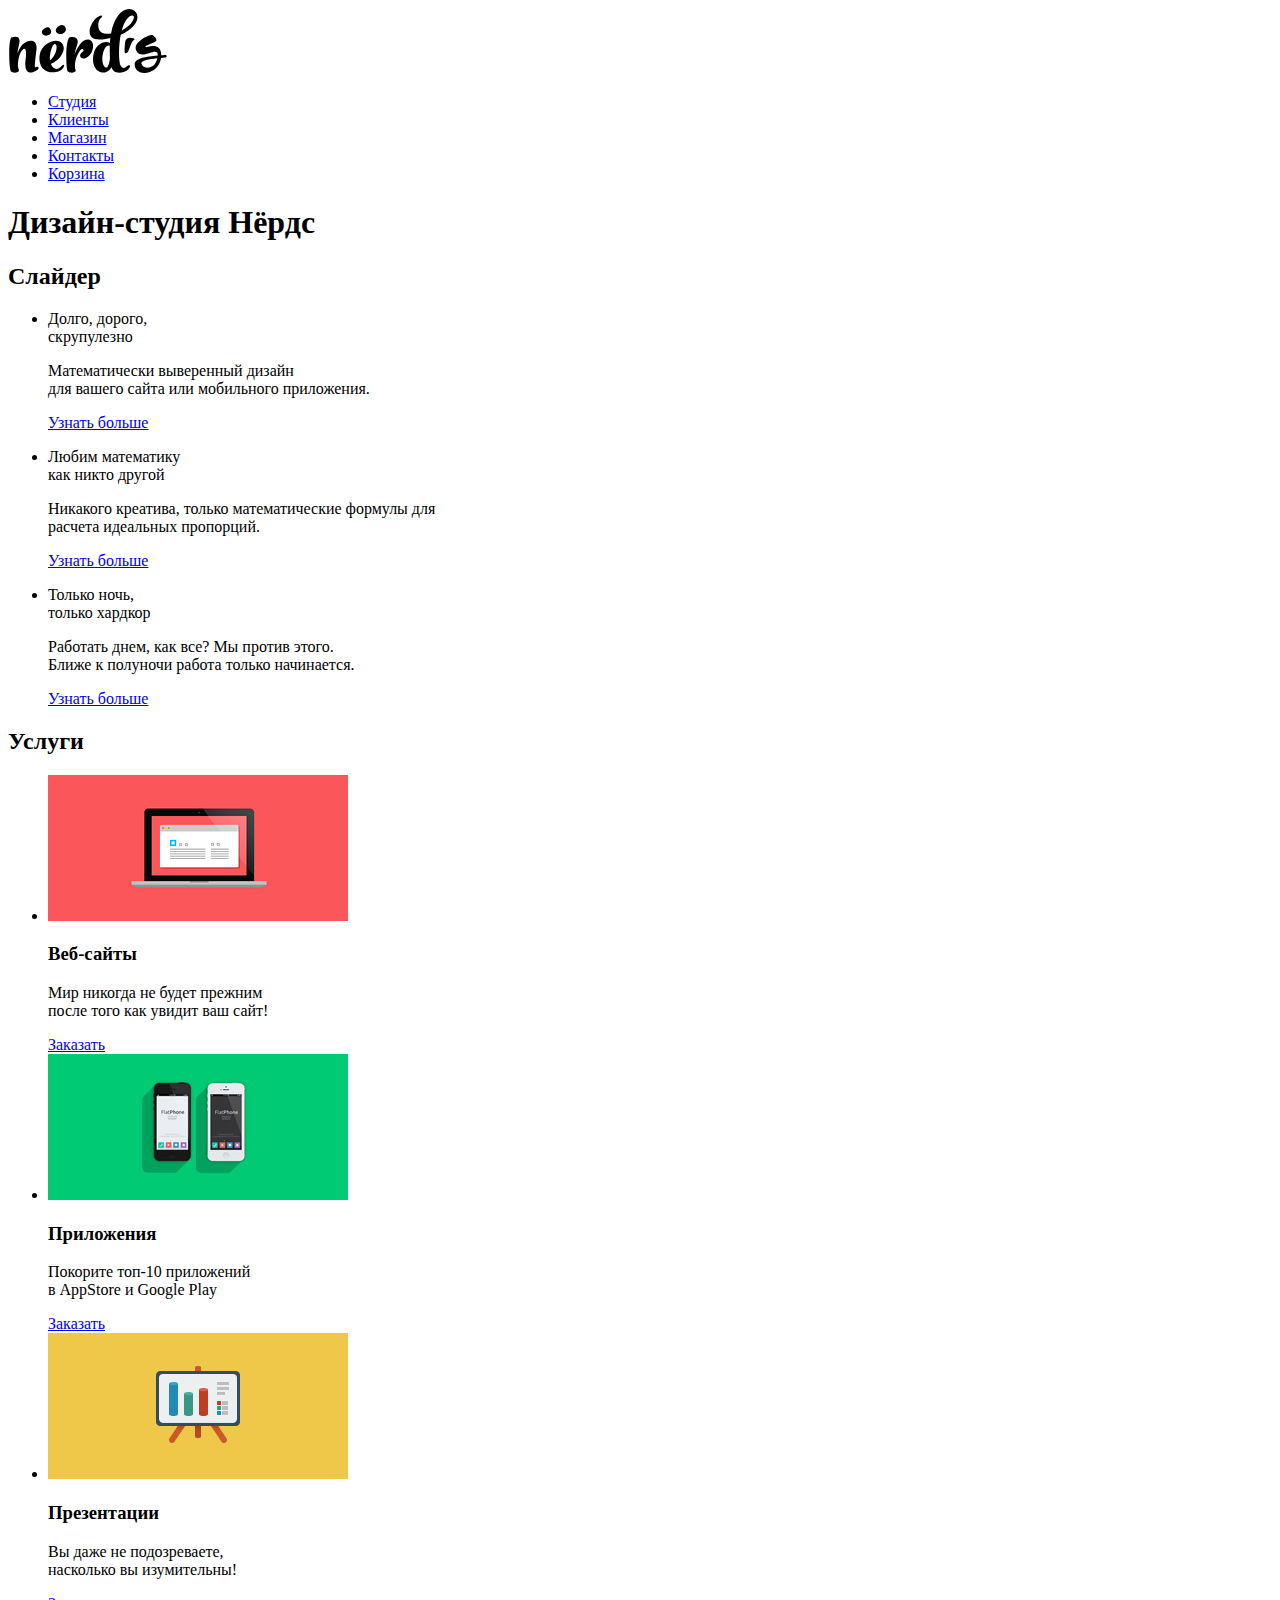
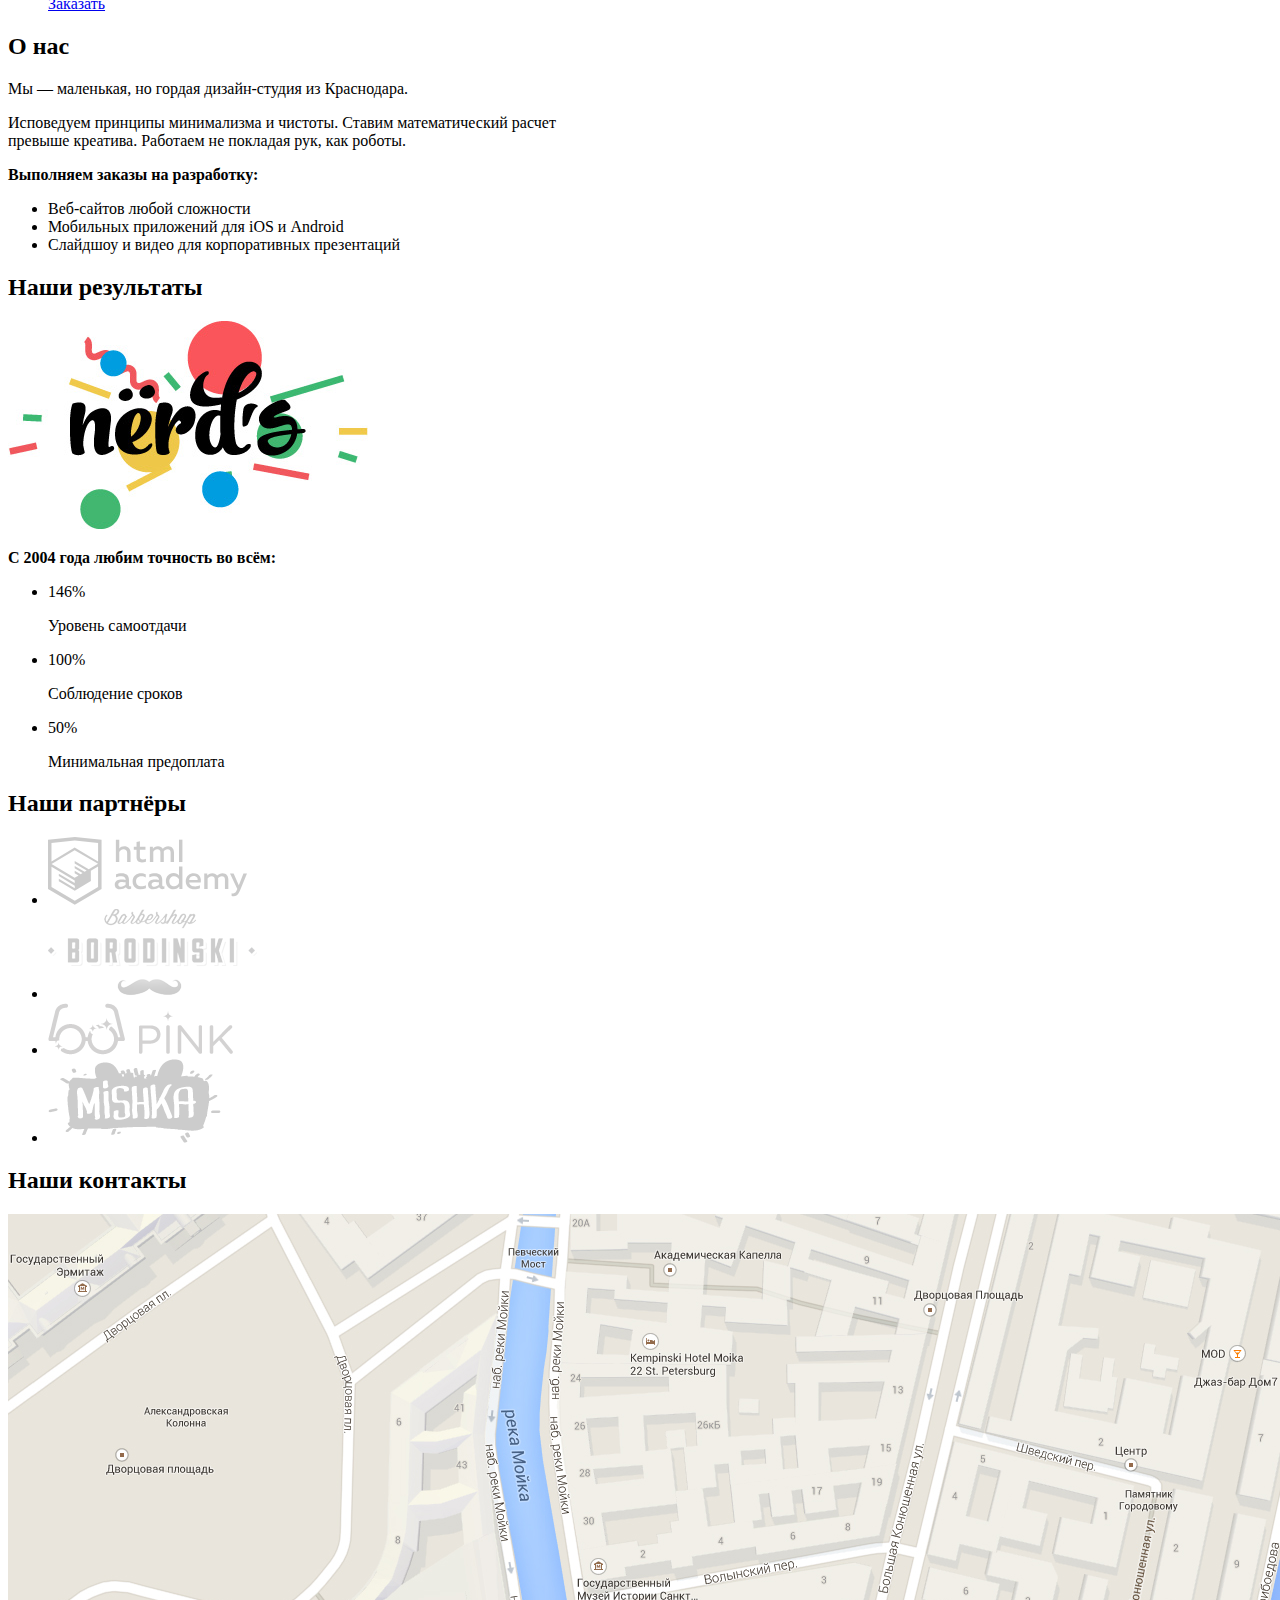
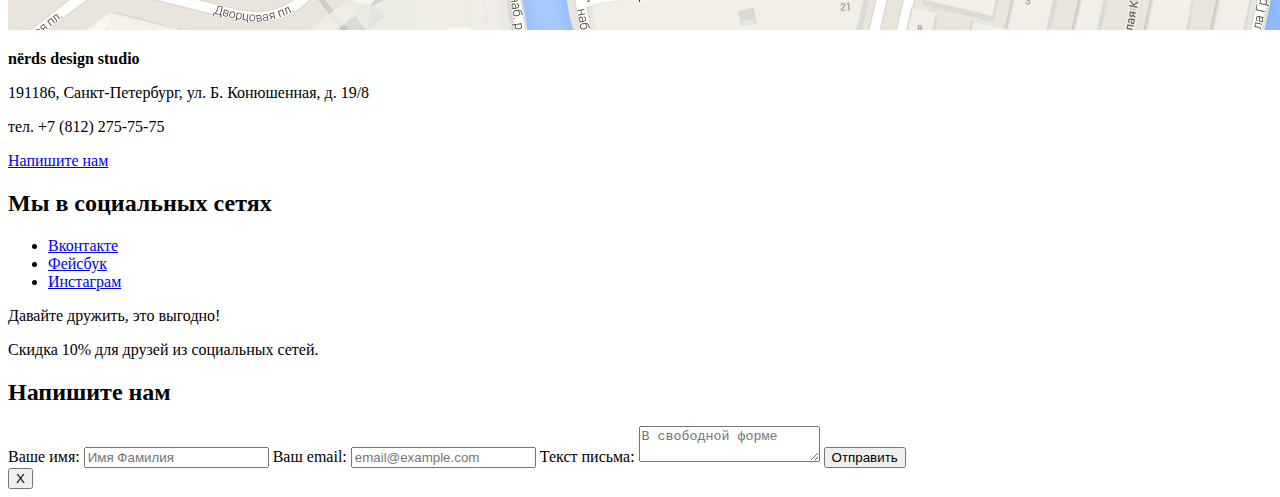
==== index.html @ bf15a8c9 "Подключение графики" ====
<!DOCTYPE html>
<html lang="ru">
  <head>
    <meta charset="utf-8">
    <title>HTML Academy: Нёрдс</title>
    <link rel="icon" href="favicon.ico">
    <link rel="icon" href="img/icon.svg" type="image/svg+×ml">
    <link rel="apple-touch-icon" href="img/icon.png">
    <link rel="manifest" href="manifest.webmanifest">
  </head>
  <body>
    <header>
      <nav>
        <a title="Главная страница">
          <img src="img/nerds-logo.svg" width="160" height="65" alt="Логотип студии Нёрдс">
        </a>
        <ul>
          <li><a href="#">Студия</a></li>
          <li><a href="#">Клиенты</a></li>
          <li><a href="catalog.html">Магазин</a></li>
          <li><a href="#">Контакты</a></li>
          <li><a href="#">Корзина</a></li>
        </ul>
      </nav>
    </header>

    <main>
      <h1>Дизайн-студия Нёрдс</h1>
      <section>
        <h2>Слайдер</h2>
        <ul>
          <li>
            <p>Долго, дорого,<br>скрупулезно</p>
            <p>Математически выверенный дизайн<br> для вашего сайта или мобильного приложения.</p>
            <a href="#">Узнать больше</a>
          </li>
          <li>
            <p>Любим математику<br> как никто другой</p>
            <p>Никакого креатива, только математические формулы для<br> расчета идеальных пропорций.</p>
            <a href="#">Узнать больше</a>
          </li>
          <li>
            <p>Только ночь,<br> только хардкор</p>
            <p>Работать днем, как все? Мы против этого.<br> Ближе к полуночи работа только начинается.</p>
            <a href="#">Узнать больше</a>
          </li>
        </ul>
      </section>

      <section>
        <h2>Услуги</h2>
        <ul>
          <li>
            <img src="img/web-sites.png" width="300" height="146" alt="Веб-сайты">
            <h3>Веб-сайты</h3>
            <p>Мир никогда не будет прежним<br> после того как увидит ваш сайт!</p>
            <a href="#">Заказать</a>
          </li>
          <li>
            <img src="img/applications.png" width="300" height="146" alt="Приложения">
            <h3>Приложения</h3>
            <p>Покорите топ-10 приложений<br> в AppStore и Google Play</p>
            <a href="#">Заказать</a>
          </li>
          <li>
            <img src="img/presentations.png" width="300" height="146" alt="Презентации">
            <h3>Презентации</h3>
            <p>Вы даже не подозреваете,<br> насколько вы изумительны!</p>
            <a href="#">Заказать</a>
          </li>
        </ul>
      </section>

      <section>
        <h2>О нас</h2>
        <p>Мы — маленькая, но гордая дизайн-студия из Краснодара.</p>
        <p>Исповедуем принципы минимализма и чистоты. Ставим математический расчет<br> превыше креатива. Работаем не
          покладая рук, как роботы.</p>
        <p><b>Выполняем заказы на разработку:</b></p>
        <ul>
          <li>Веб-сайтов любой сложности</li>
          <li>Мобильных приложений для iOS и Android</li>
          <li>Слайдшоу и видео для корпоративных презентаций</li>
        </ul>
      </section>

      <section>
        <h2>Наши результаты</h2>
        <img src="img/nerds-logo-color.png" width="360" height="208" alt="Логотип дизайн-студии Нёрдс">
        <p><b>С 2004 года любим точность во всём:</b></p>
        <ul>
          <li>
            <p>146%</p>
            <p>Уровень самоотдачи</p>
          </li>
          <li>
            <p>100%</p>
            <p>Соблюдение сроков</p>
          </li>
          <li>
            <p>50%</p>
            <p>Минимальная предоплата</p>
          </li>
        </ul>
      </section>

      <section>
        <h2>Наши партнёры</h2>
        <ul>
          <li>
            <a href="https://htmlacademy.ru/intensive/htmlcss">
              <img src="img/htmlacademy-logo.svg" width="199" height="68" alt="Логотип Html Academy">
            </a>
          </li>
          <li>
            <a href="#">
              <img src="img/barbershop-logo.svg" width="209" height="90" alt="Логотип барбершопа Бородинский">
            </a>
          </li>
          <li>
            <a href="#">
              <img src="img/pink-logo.svg" width="185" height="52" alt="Логотип Pink">
            </a>
          </li>
          <li>
            <a href="#">
              <img src="img/mishka-logo.svg" width="173" height="84" alt="Логотип Mishka">
            </a>
          </li>
        </ul>
      </section>
    </main>

    <footer>
      <section>
        <h2 >Наши контакты</h2>
        <img src="img/map.png" width="1440" height="416" alt="Карта проезда">
        <div>
          <p><b>nёrds design studio</b></p>
          <p>191186, Санкт-Петербург, ул. Б. Конюшенная, д. 19/8</p>
          <p>тел. +7 (812) 275-75-75</p>
          <a href="#">Напишите нам</a>
        </div>
      </section>

      <section>
        <h2>Мы в социальных сетях</h2>
          <ul>
            <li>
              <a href="#"><span>Вконтакте</span></a>
            </li>
            <li>
              <a href="#"><span>Фейсбук</span></a>
            </li>
            <li>
              <a href="#"><span>Инстаграм</span></a>
            </li>
          </ul>
          <div>
            <p>Давайте дружить, это выгодно!</p>
            <p>Скидка 10% для друзей из социальных сетей.</p>
          </div>
      </section>
    </footer>

    <section>
      <h2>Напишите нам</h2>
      <form action="https://echo.htmlacademy.ru" method="POST">
        <label>Ваше имя:
          <input type="text" name="fullname" placeholder="Имя Фамилия">
        </label>
        <label>Ваш email:
          <input type="email" name="email" placeholder="email@example.com">
        </label>
        <label>Текст письма:
          <textarea name="message" placeholder="В свободной форме"></textarea>
        </label>
        <button>Отправить</button>
      </form>
      <button aria-label="Закрыть окно" type="button"><span>X</span></button>
    </section>
  </body>
</html>
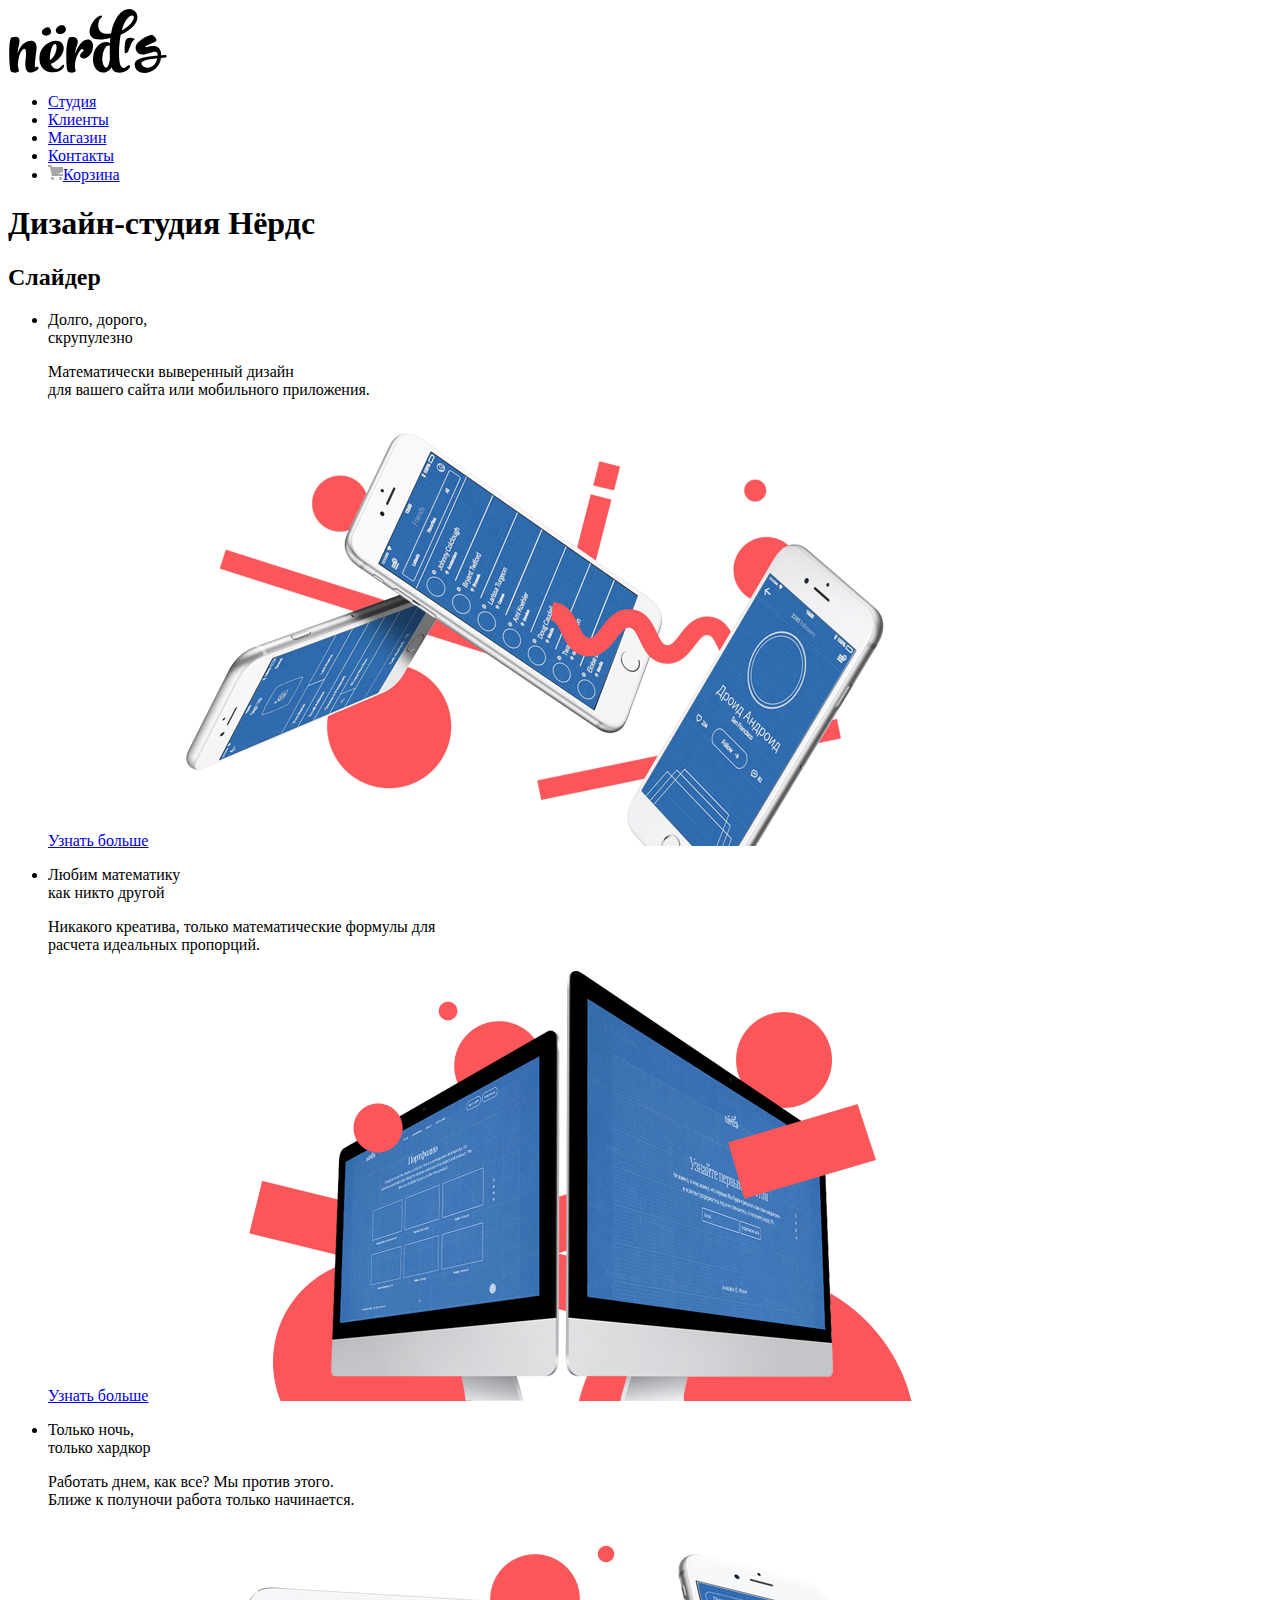
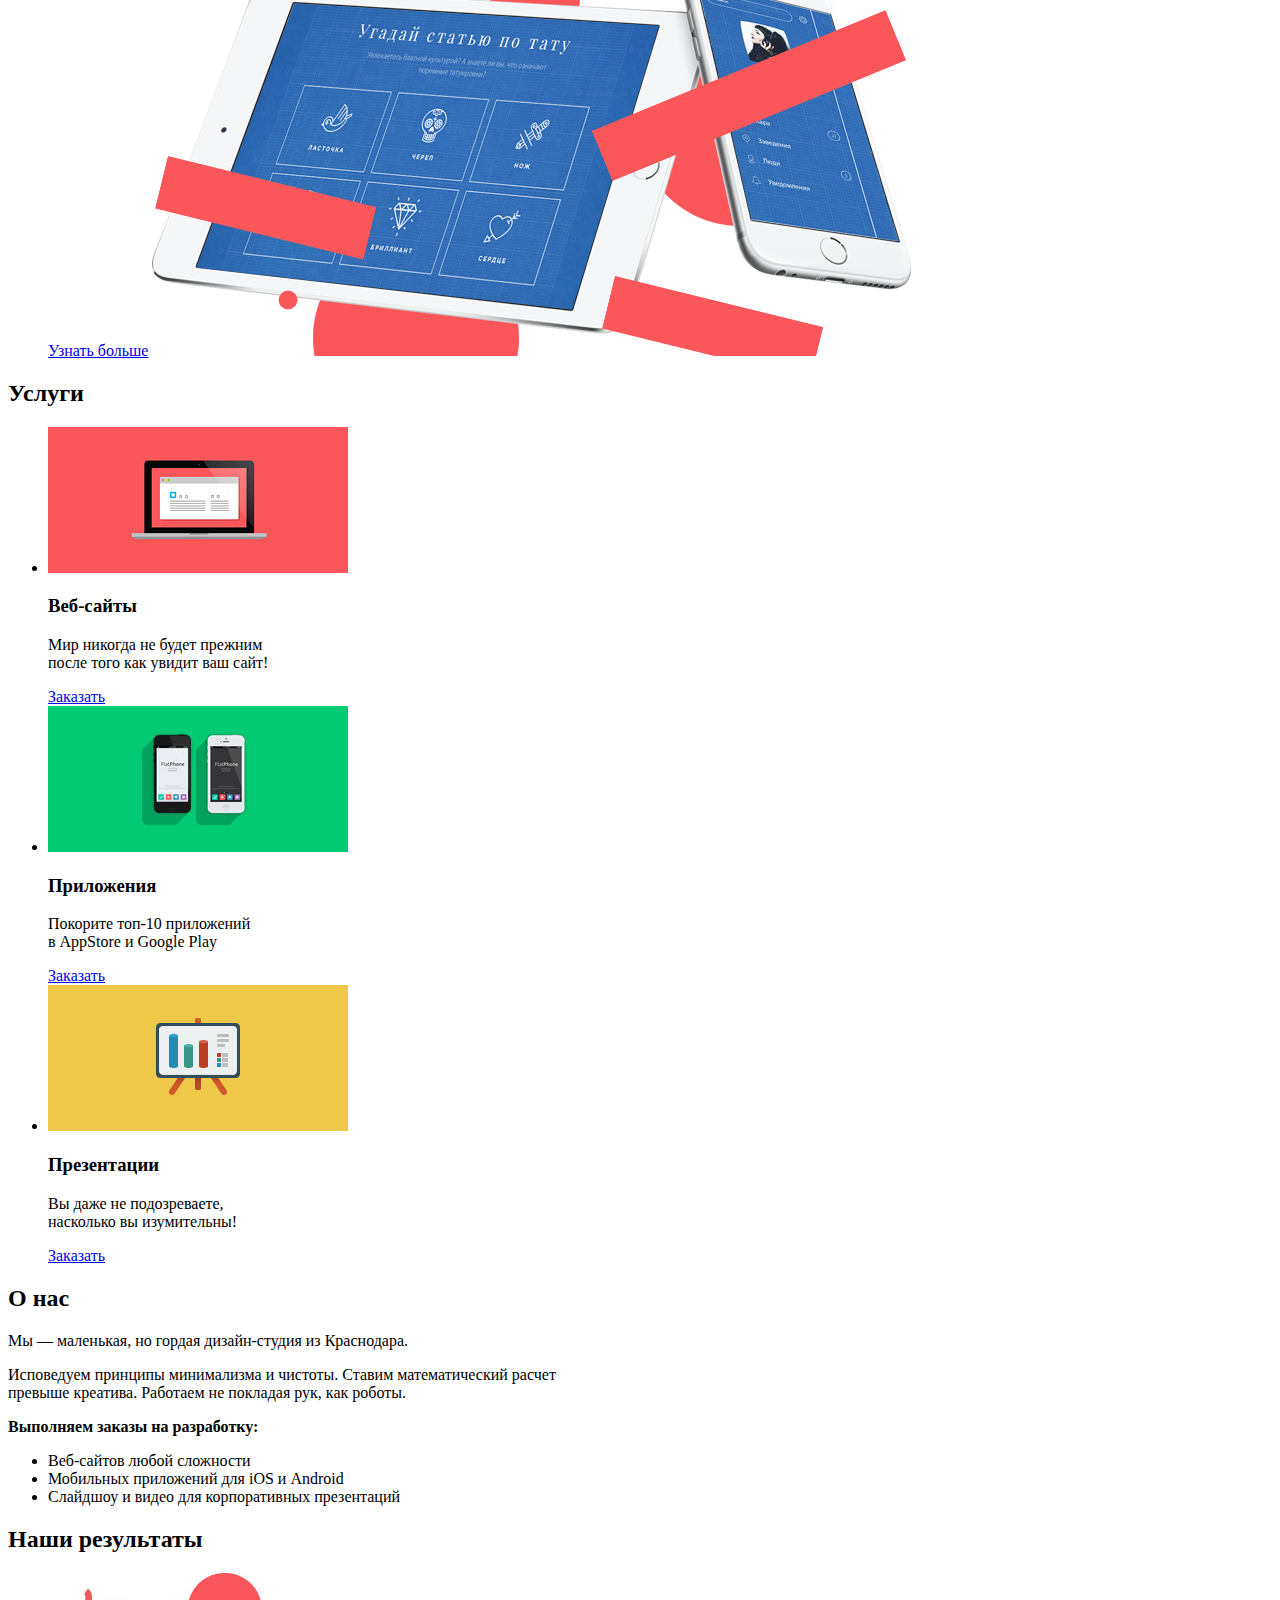
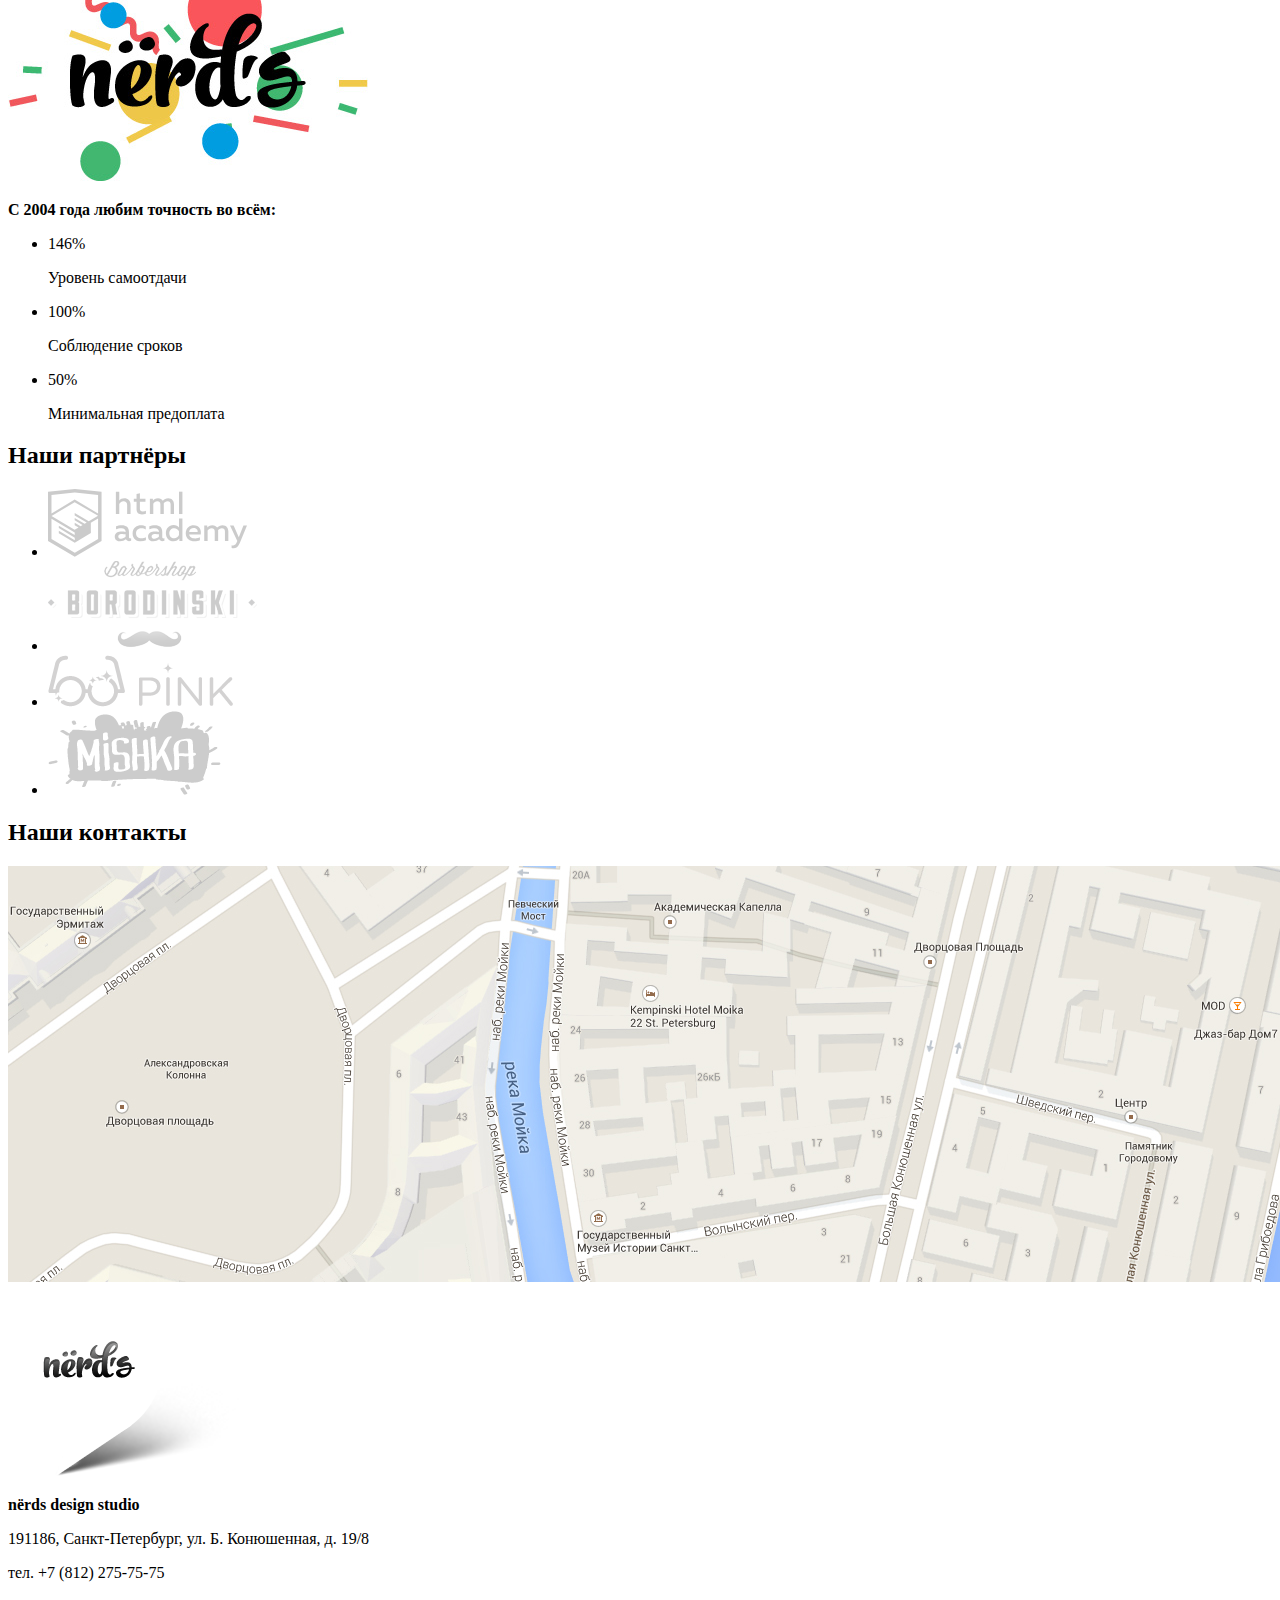
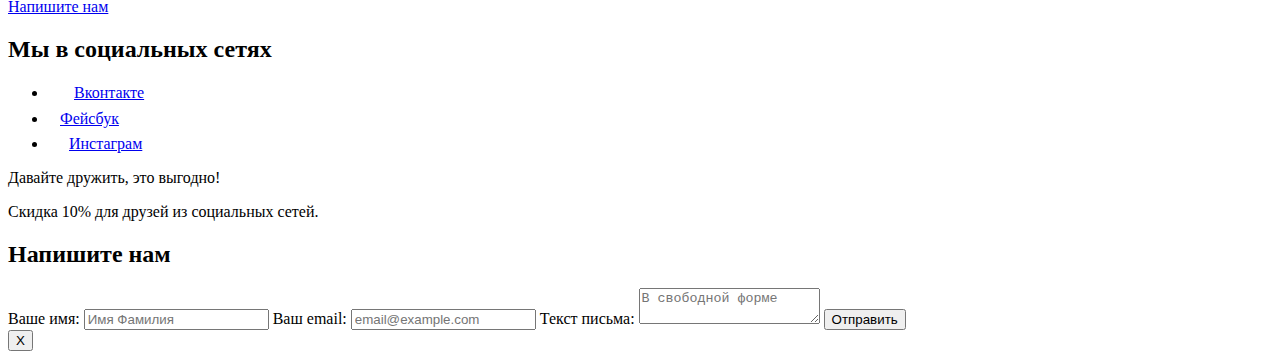
==== commit 5a5bf5f1: "Графика всех страниц - правки" ====
--- a/index.html
+++ b/index.html
@@ -4,7 +4,7 @@
     <meta charset="utf-8">
     <title>HTML Academy: Нёрдс</title>
     <link rel="icon" href="favicon.ico">
-    <link rel="icon" href="img/icon.svg" type="image/svg+×ml">
+    <link rel="icon" href="img/icon.svg" type="image/svg+xml">
     <link rel="apple-touch-icon" href="img/icon.png">
     <link rel="manifest" href="manifest.webmanifest">
   </head>
@@ -19,7 +19,11 @@
           <li><a href="#">Клиенты</a></li>
           <li><a href="catalog.html">Магазин</a></li>
           <li><a href="#">Контакты</a></li>
-          <li><a href="#">Корзина</a></li>
+          <li>
+            <a href="#" title="Корзина">
+             <img src="img/cart.svg" width="15" height="15" alt="Значок корзины">Корзина
+            </a>
+          </li>
         </ul>
       </nav>
     </header>
@@ -33,16 +37,19 @@
             <p>Долго, дорого,<br>скрупулезно</p>
             <p>Математически выверенный дизайн<br> для вашего сайта или мобильного приложения.</p>
             <a href="#">Узнать больше</a>
+            <img src="img/slide-1.png" width="760" height="431" alt="Дизайн мобильных приложений">
           </li>
           <li>
             <p>Любим математику<br> как никто другой</p>
             <p>Никакого креатива, только математические формулы для<br> расчета идеальных пропорций.</p>
             <a href="#">Узнать больше</a>
+            <img src="img/slide-2.png" width="760" height="431" alt="Изображение моноблоков">
           </li>
           <li>
             <p>Только ночь,<br> только хардкор</p>
             <p>Работать днем, как все? Мы против этого.<br> Ближе к полуночи работа только начинается.</p>
             <a href="#">Узнать больше</a>
+            <img src="img/slide-3.png" width="760" height="431" alt="Изображение планшета">
           </li>
         </ul>
       </section>
@@ -135,6 +142,7 @@
       <section>
         <h2 >Наши контакты</h2>
         <img src="img/map.png" width="1440" height="416" alt="Карта проезда">
+        <img src="img/map-marker.png" width="231" height="190" alt="Метка на карте">
         <div>
           <p><b>nёrds design studio</b></p>
           <p>191186, Санкт-Петербург, ул. Б. Конюшенная, д. 19/8</p>
@@ -147,13 +155,25 @@
         <h2>Мы в социальных сетях</h2>
           <ul>
             <li>
-              <a href="#"><span>Вконтакте</span></a>
+              <a href="#" title="Ссылка на социальную сеть Вконтакте">
+                <span>
+                  <img src="img/vk-icon.svg" width="26" height="15" alt="Логотип Вконтакте">Вконтакте
+                </span>
+              </a>
             </li>
             <li>
-              <a href="#"><span>Фейсбук</span></a>
+              <a href="#" title="Ссылка на социальную сеть Фейсбук">
+                <span>
+                  <img src="img/fb-icon.svg" width="12" height="22" alt="Логотип Фейсбук">Фейсбук
+                </span>
+              </a>
             </li>
             <li>
-              <a href="#"><span>Инстаграм</span></a>
+              <a href="#" title="Ссылка на социальную сеть Инстаграм">
+                <span>
+                  <img src="img/insta-icon.svg" width="21" height="21" alt="Логотип Инстаграм">Инстаграм
+                </span>
+              </a>
             </li>
           </ul>
           <div>
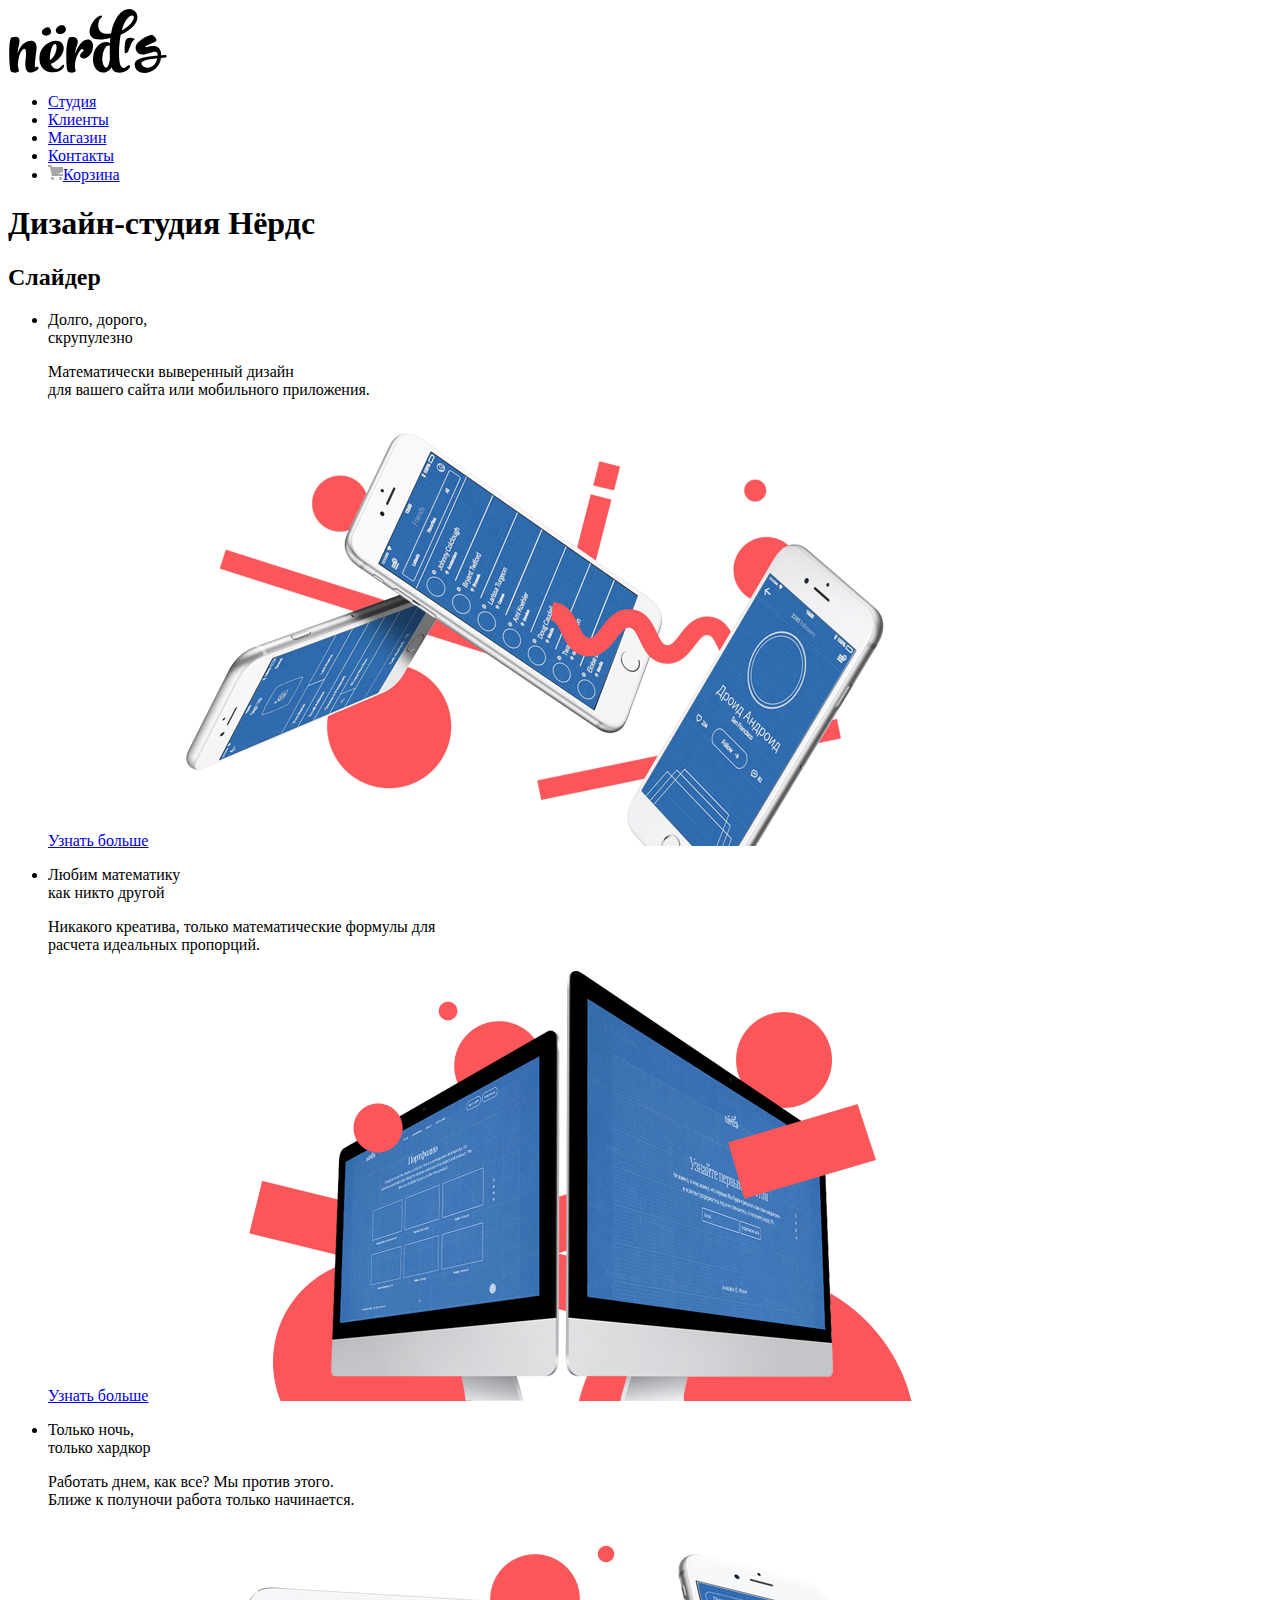
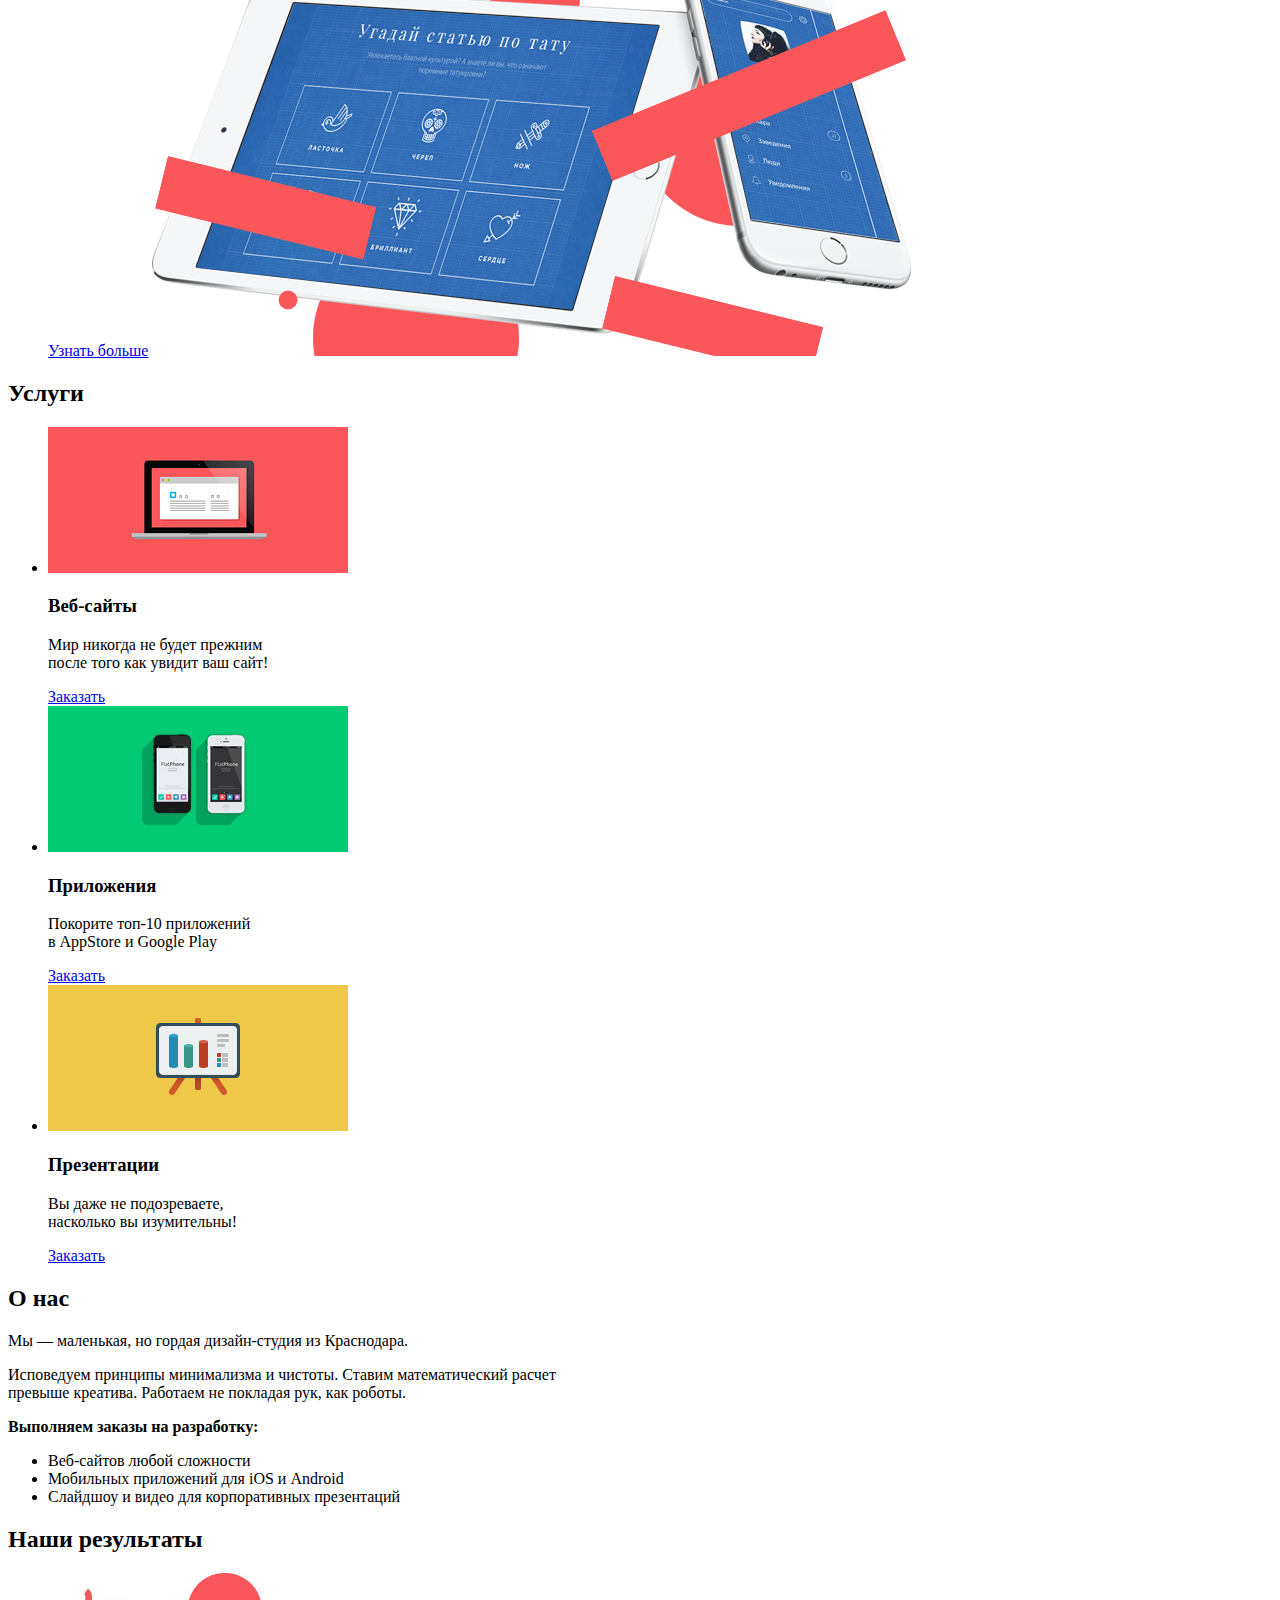
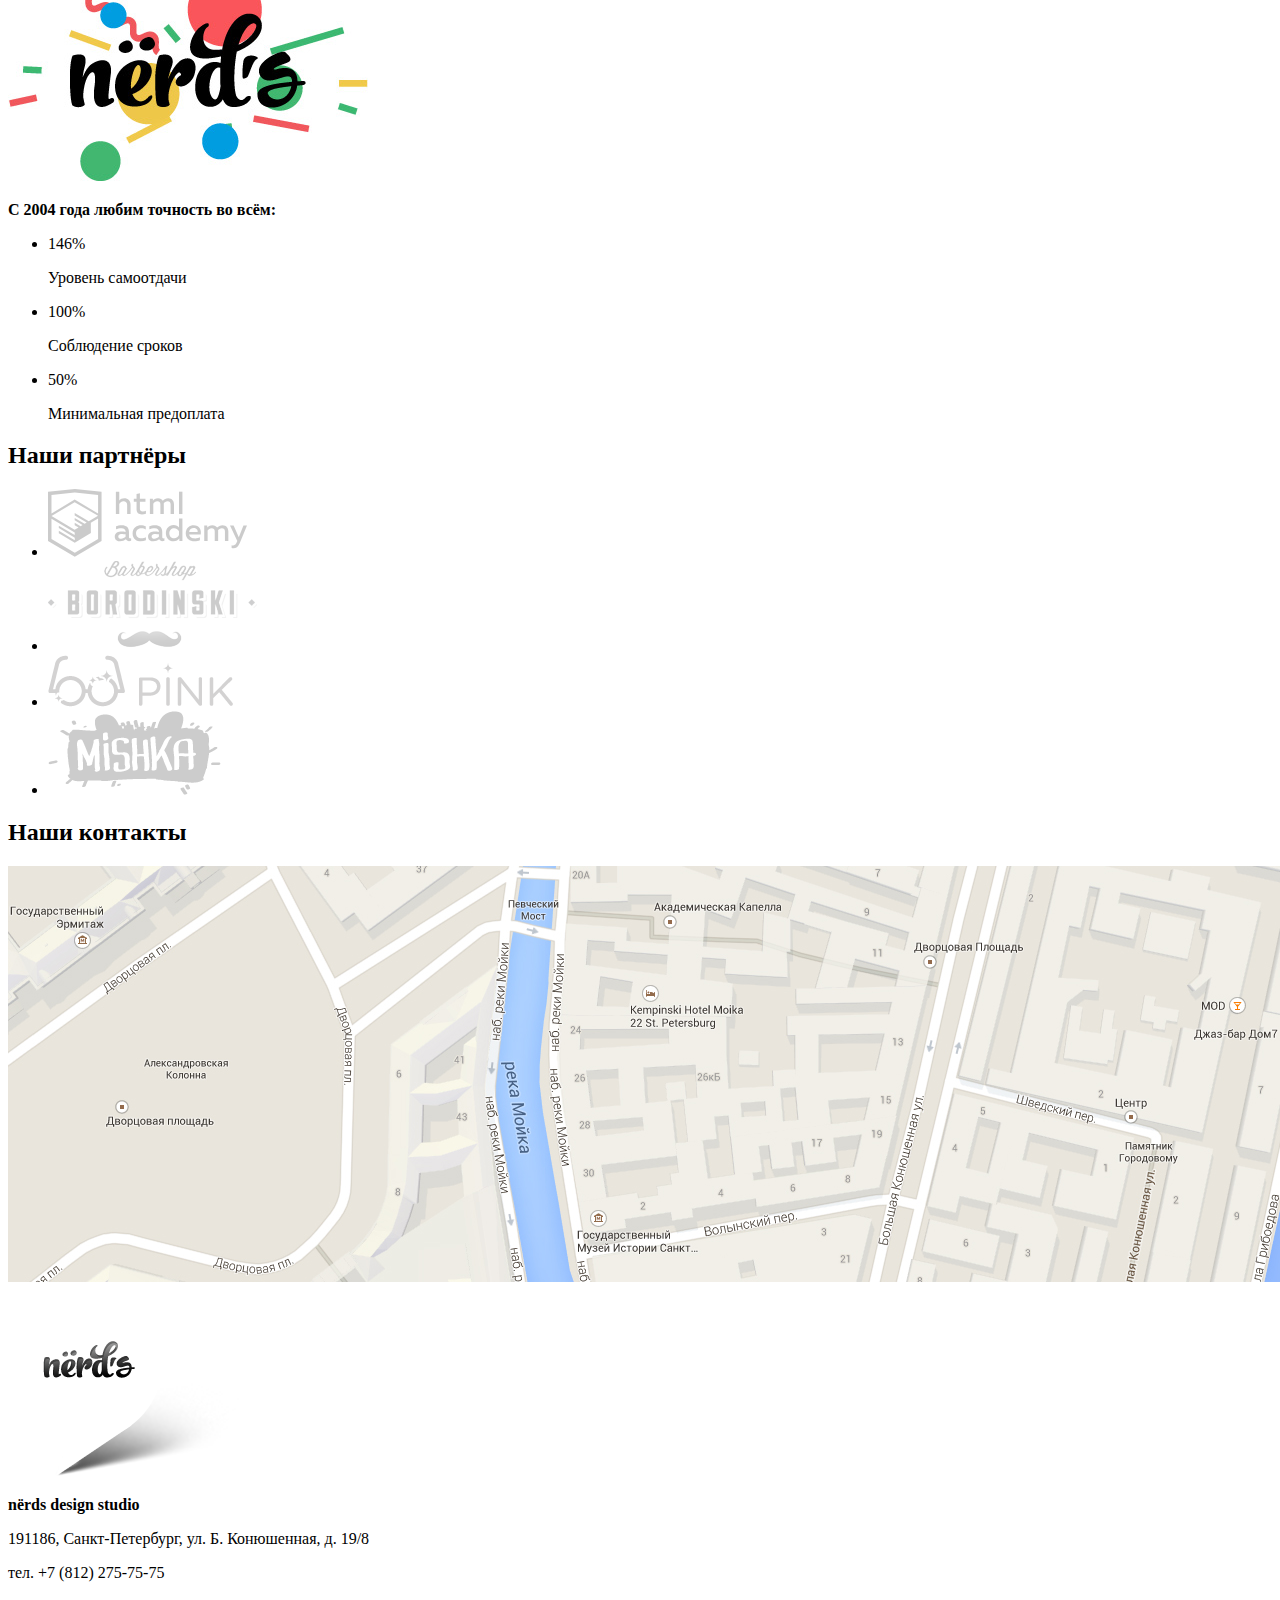
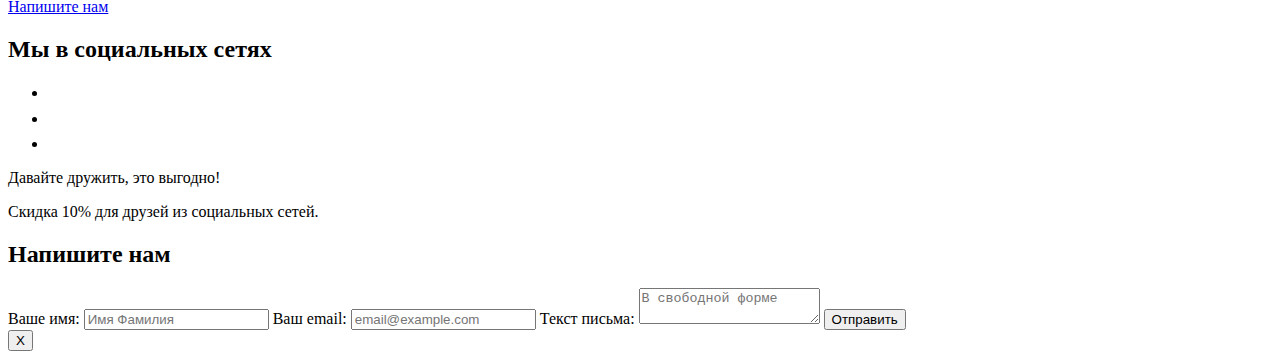
==== commit 495f7703: "Графика всех страниц правки - 2" ====
--- a/index.html
+++ b/index.html
@@ -20,7 +20,7 @@
           <li><a href="catalog.html">Магазин</a></li>
           <li><a href="#">Контакты</a></li>
           <li>
-            <a href="#" title="Корзина">
+            <a href="#">
              <img src="img/cart.svg" width="15" height="15" alt="Значок корзины">Корзина
             </a>
           </li>
@@ -155,24 +155,18 @@
         <h2>Мы в социальных сетях</h2>
           <ul>
             <li>
-              <a href="#" title="Ссылка на социальную сеть Вконтакте">
-                <span>
-                  <img src="img/vk-icon.svg" width="26" height="15" alt="Логотип Вконтакте">Вконтакте
-                </span>
+              <a href="#" title="Группа Вконтакте">
+                  <img src="img/vk-icon.svg" width="26" height="15" alt="Логотип Вконтакте">
               </a>
             </li>
             <li>
-              <a href="#" title="Ссылка на социальную сеть Фейсбук">
-                <span>
-                  <img src="img/fb-icon.svg" width="12" height="22" alt="Логотип Фейсбук">Фейсбук
-                </span>
+              <a href="#" title="Группа Фейсбук">
+                  <img src="img/fb-icon.svg" width="12" height="22" alt="Логотип Фейсбук">
               </a>
             </li>
             <li>
-              <a href="#" title="Ссылка на социальную сеть Инстаграм">
-                <span>
-                  <img src="img/insta-icon.svg" width="21" height="21" alt="Логотип Инстаграм">Инстаграм
-                </span>
+              <a href="#" title="Инстаграм">
+                  <img src="img/insta-icon.svg" width="21" height="21" alt="Логотип Инстаграм">
               </a>
             </li>
           </ul>
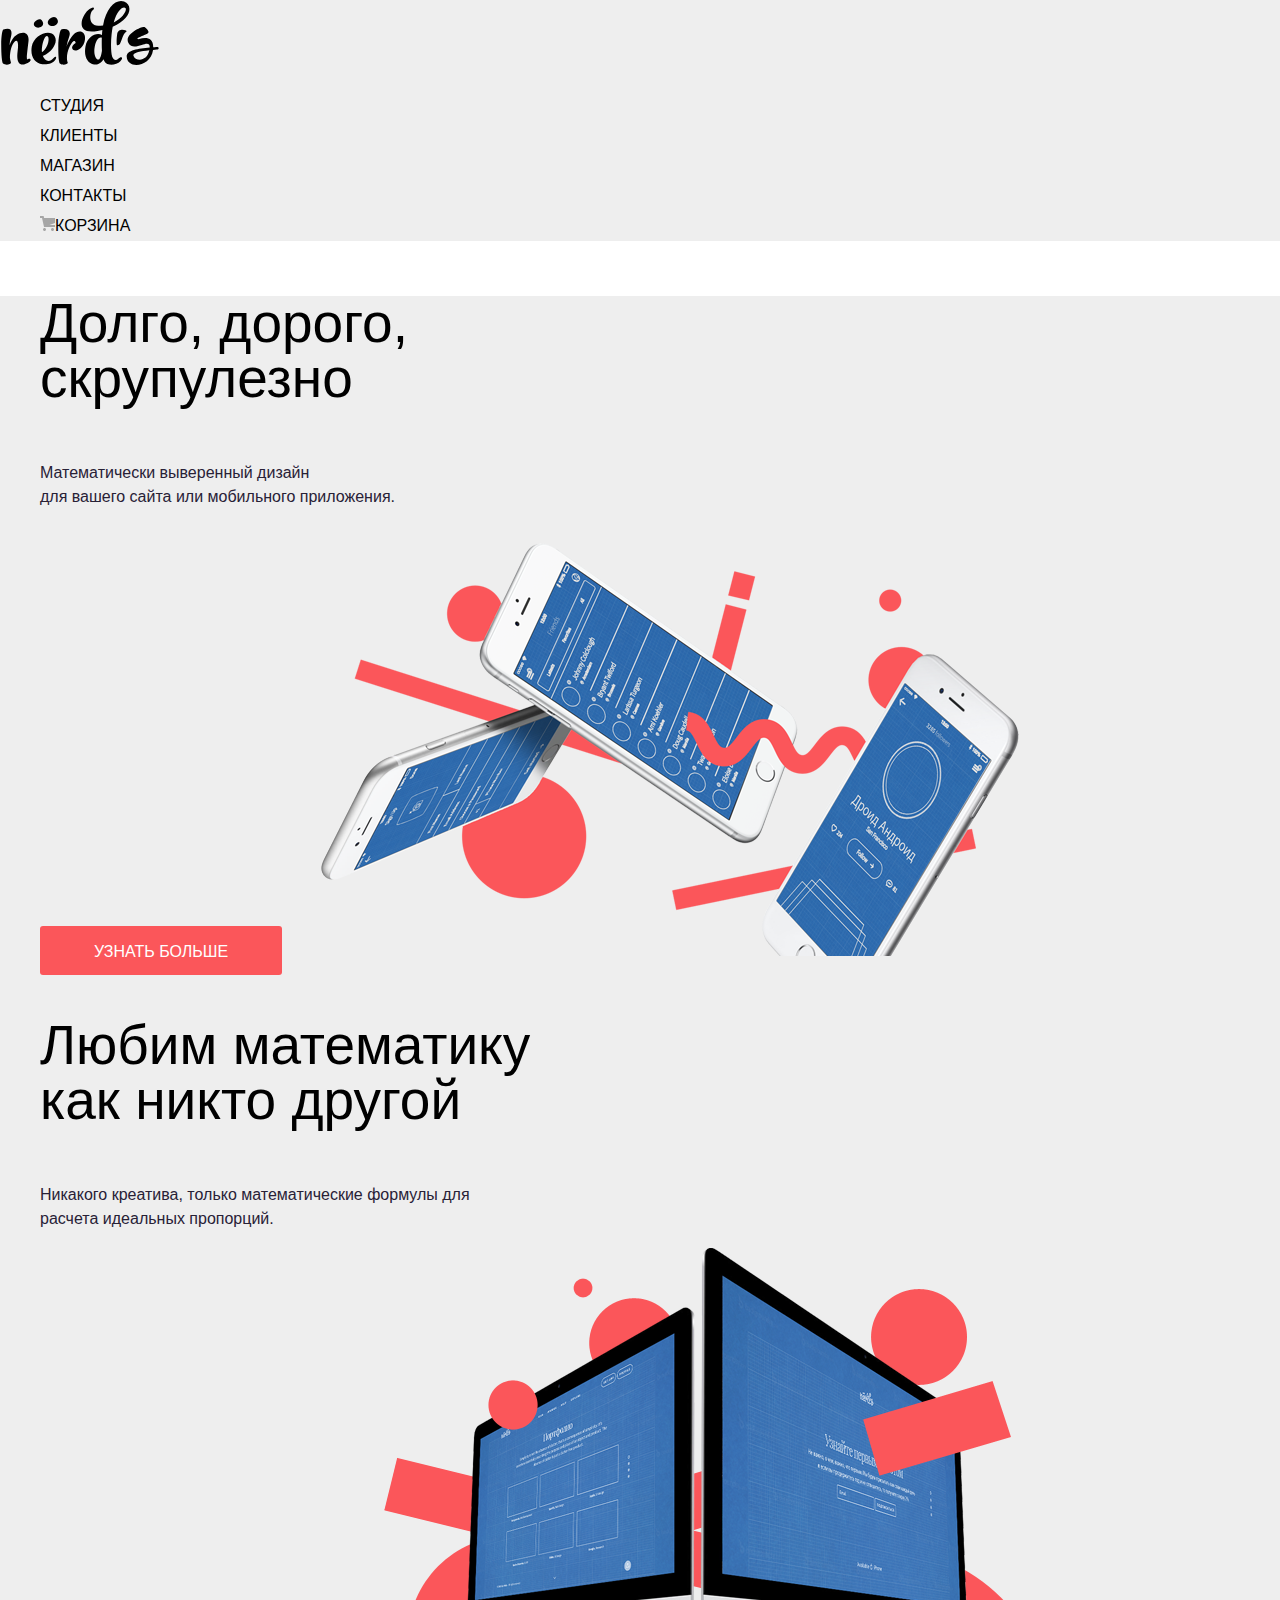
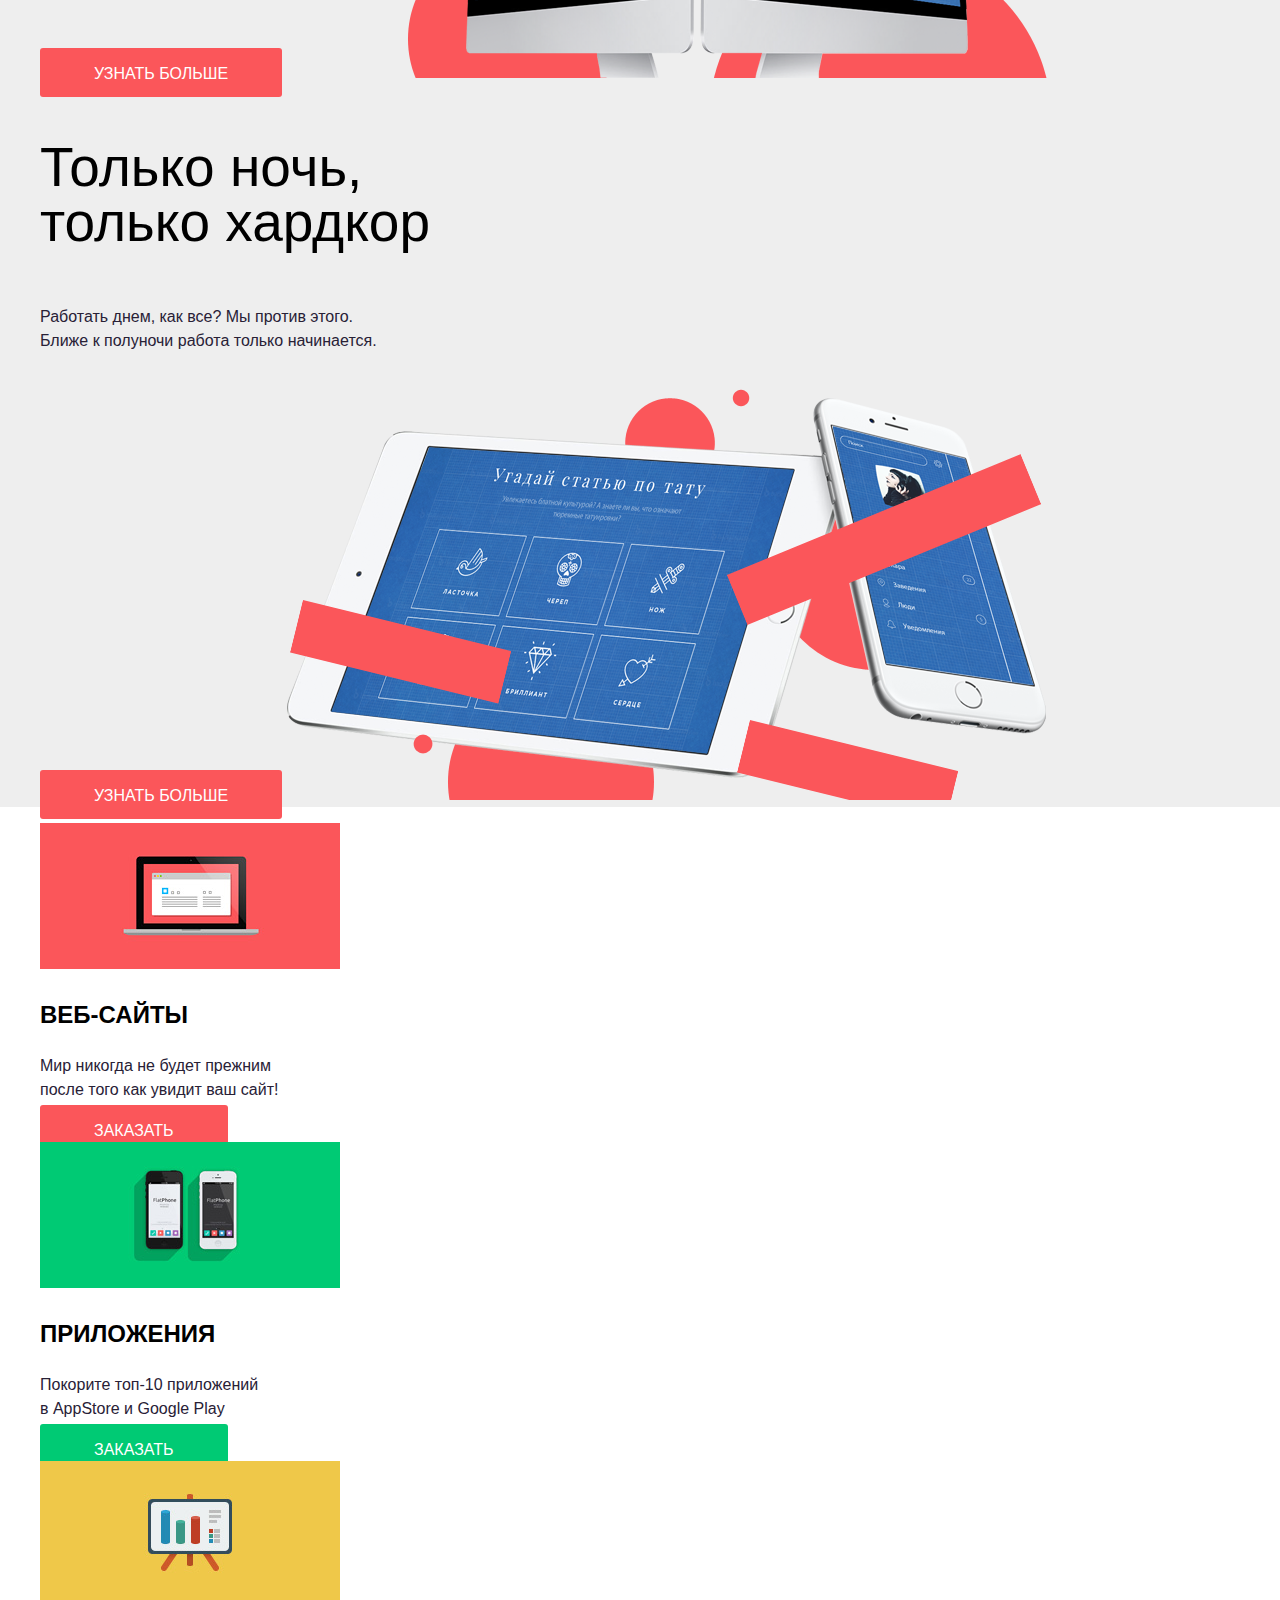
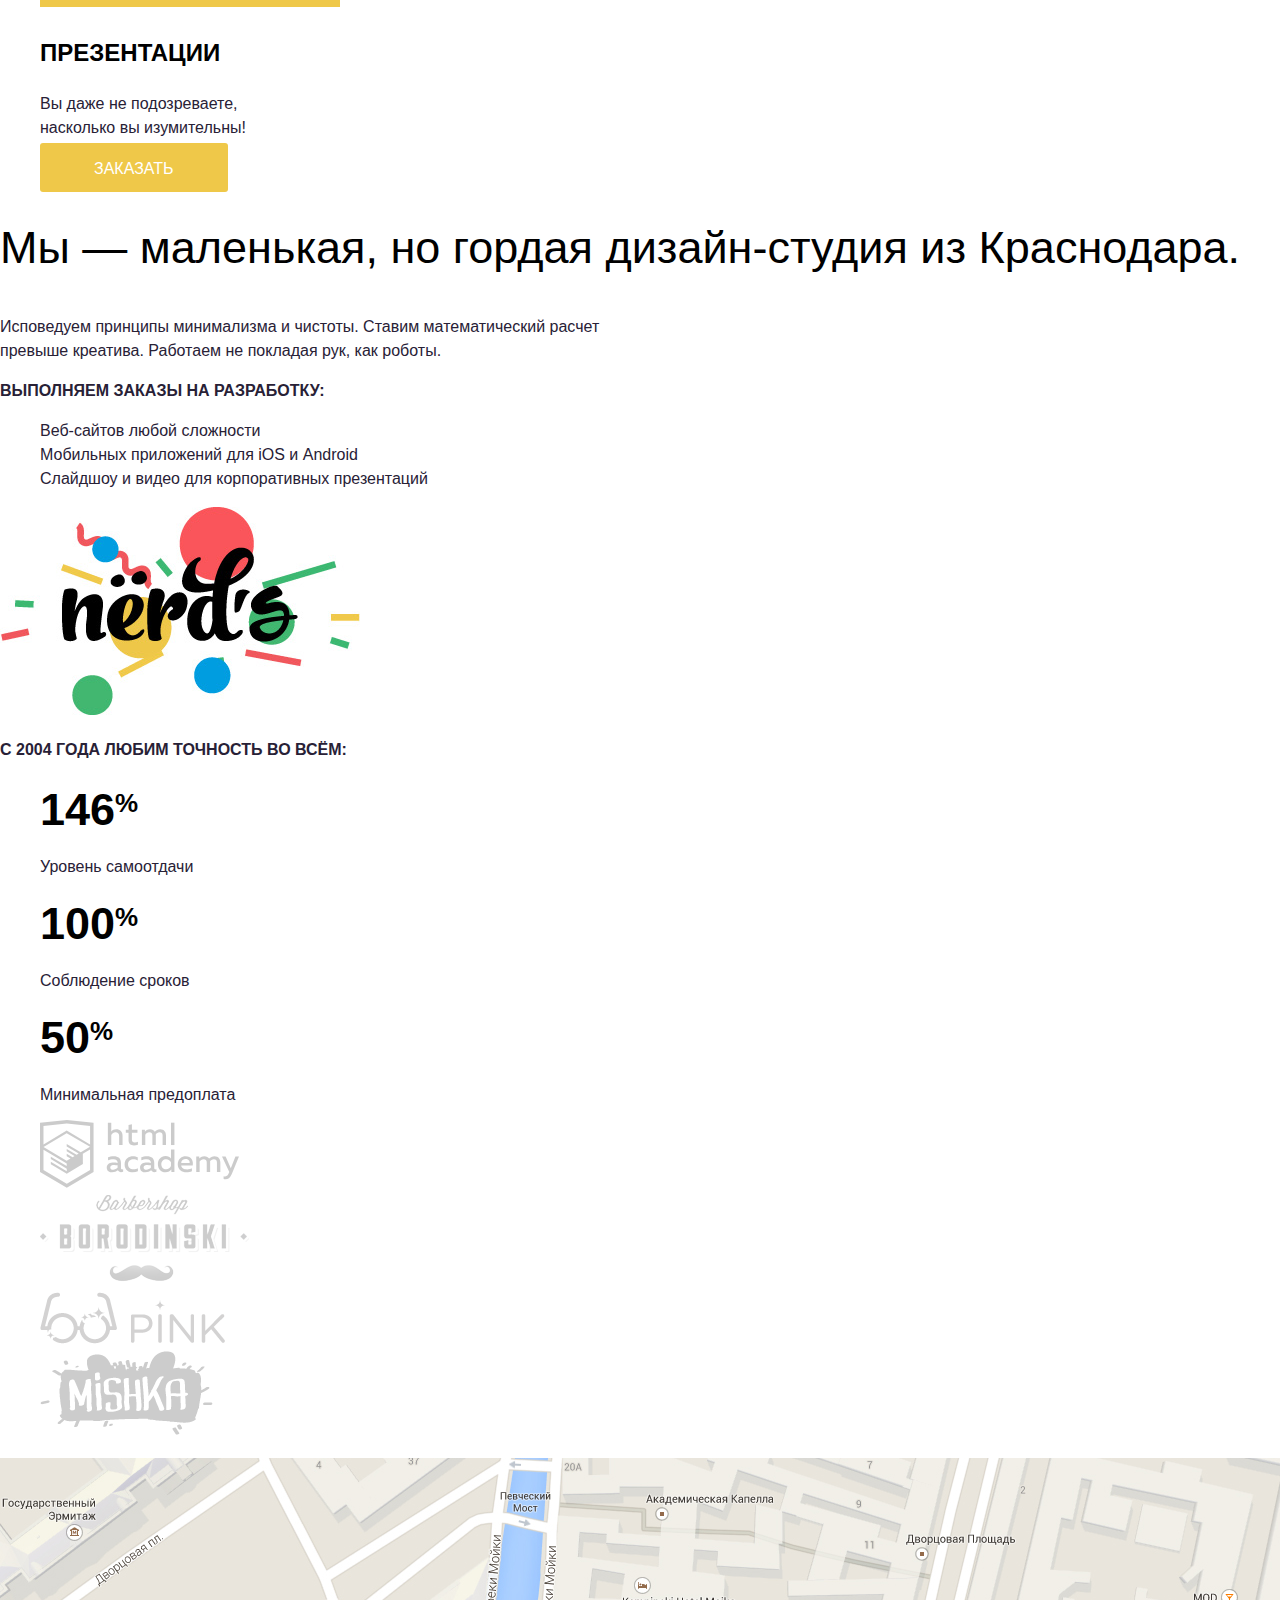
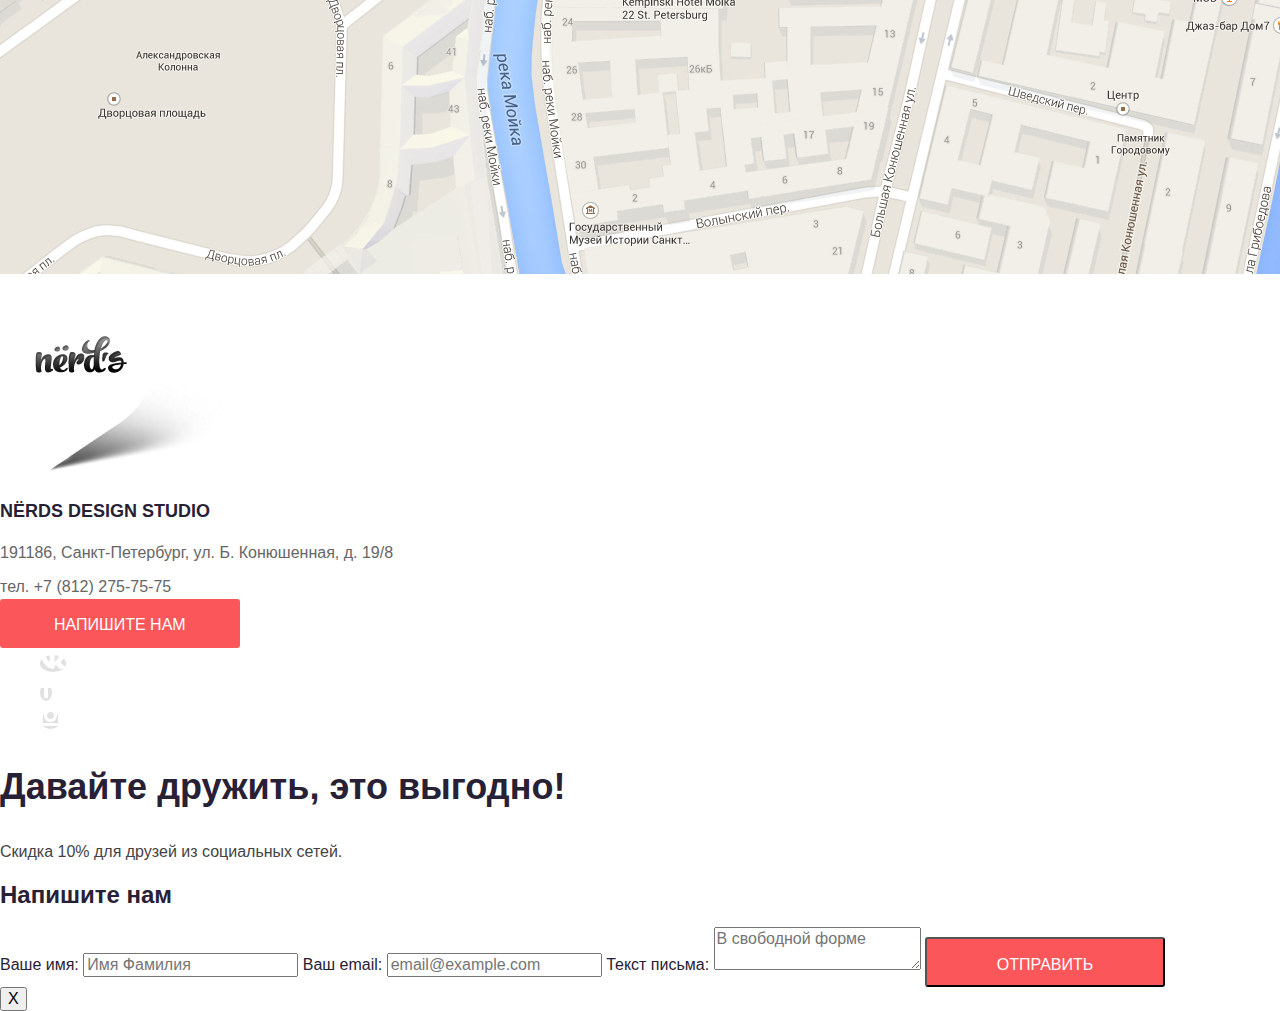
==== commit c55838c1: "Начата стилизация главной страницы" ====
--- a/index.html
+++ b/index.html
@@ -1,5 +1,5 @@
 <!DOCTYPE html>
-<html lang="ru">
+<html class="page" lang="ru">
   <head>
     <meta charset="utf-8">
     <title>HTML Academy: Нёрдс</title>
@@ -7,130 +7,136 @@
     <link rel="icon" href="img/icon.svg" type="image/svg+xml">
     <link rel="apple-touch-icon" href="img/icon.png">
     <link rel="manifest" href="manifest.webmanifest">
+    <link rel="stylesheet" href="css/normalize.css">
+    <link rel="stylesheet" href="css/style.css">
   </head>
-  <body>
-    <header>
-      <nav>
-        <a title="Главная страница">
+
+  <body class="page-body">
+
+    <header class="main-header">
+      <nav class="main-navigation">
+        <a class="main-header-logo" title="Главная страница">
           <img src="img/nerds-logo.svg" width="160" height="65" alt="Логотип студии Нёрдс">
         </a>
-        <ul>
+        <ul class="site-navigation">
           <li><a href="#">Студия</a></li>
           <li><a href="#">Клиенты</a></li>
           <li><a href="catalog.html">Магазин</a></li>
           <li><a href="#">Контакты</a></li>
           <li>
-            <a href="#">
-             <img src="img/cart.svg" width="15" height="15" alt="Значок корзины">Корзина
+            <a class="cart" href="#">
+              <img src="img/cart.svg" width="15" height="15" alt="Значок корзины">Корзина
             </a>
           </li>
         </ul>
       </nav>
     </header>
 
-    <main>
-      <h1>Дизайн-студия Нёрдс</h1>
-      <section>
-        <h2>Слайдер</h2>
-        <ul>
-          <li>
-            <p>Долго, дорого,<br>скрупулезно</p>
+    <main class="container">
+
+      <h1 class="visually-hidden">Дизайн-студия Нёрдс</h1>
+
+      <section class="slider">
+        <h2 class="visually-hidden">Слайдер</h2>
+        <ul class="slider-list">
+          <li class="slider-item">
+            <p class="slider-slogan">Долго, дорого,<br>скрупулезно</p>
             <p>Математически выверенный дизайн<br> для вашего сайта или мобильного приложения.</p>
-            <a href="#">Узнать больше</a>
+            <a class="button slider-button" href="#">Узнать больше</a>
             <img src="img/slide-1.png" width="760" height="431" alt="Дизайн мобильных приложений">
           </li>
-          <li>
-            <p>Любим математику<br> как никто другой</p>
+          <li class="slider-item">
+            <p class="slider-slogan">Любим математику<br> как никто другой</p>
             <p>Никакого креатива, только математические формулы для<br> расчета идеальных пропорций.</p>
-            <a href="#">Узнать больше</a>
+            <a class="button slider-button" href="#">Узнать больше</a>
             <img src="img/slide-2.png" width="760" height="431" alt="Изображение моноблоков">
           </li>
-          <li>
-            <p>Только ночь,<br> только хардкор</p>
+          <li class="slider-item">
+            <p class="slider-slogan">Только ночь,<br> только хардкор</p>
             <p>Работать днем, как все? Мы против этого.<br> Ближе к полуночи работа только начинается.</p>
-            <a href="#">Узнать больше</a>
+            <a class="button slider-button" href="#">Узнать больше</a>
             <img src="img/slide-3.png" width="760" height="431" alt="Изображение планшета">
           </li>
         </ul>
       </section>
 
-      <section>
-        <h2>Услуги</h2>
-        <ul>
-          <li>
+      <section class="advantages">
+        <h2 class="visually-hidden">Услуги</h2>
+        <ul class="advantages-list">
+          <li class="advantage-item">
             <img src="img/web-sites.png" width="300" height="146" alt="Веб-сайты">
-            <h3>Веб-сайты</h3>
+            <h3 class="advantage-item-title">Веб-сайты</h3>
             <p>Мир никогда не будет прежним<br> после того как увидит ваш сайт!</p>
-            <a href="#">Заказать</a>
-          </li>
-          <li>
+            <a class="button button-fill-red" href="#">Заказать</a>
+          </li>
+          <li class="advantage-item">
             <img src="img/applications.png" width="300" height="146" alt="Приложения">
-            <h3>Приложения</h3>
+            <h3 class="advantage-item-title">Приложения</h3>
             <p>Покорите топ-10 приложений<br> в AppStore и Google Play</p>
-            <a href="#">Заказать</a>
-          </li>
-          <li>
+            <a class="button button-fill-green" href="#">Заказать</a>
+          </li>
+          <li class="advantage-item">
             <img src="img/presentations.png" width="300" height="146" alt="Презентации">
-            <h3>Презентации</h3>
+            <h3 class="advantage-item-title">Презентации</h3>
             <p>Вы даже не подозреваете,<br> насколько вы изумительны!</p>
-            <a href="#">Заказать</a>
-          </li>
-        </ul>
-      </section>
-
-      <section>
-        <h2>О нас</h2>
-        <p>Мы — маленькая, но гордая дизайн-студия из Краснодара.</p>
+            <a class="button button-fill-yellow" href="#">Заказать</a>
+          </li>
+        </ul>
+      </section>
+
+      <section class="about-us">
+        <h2 class="visually-hidden">О нас</h2>
+        <p class="about-us-title">Мы — маленькая, но гордая дизайн-студия из Краснодара.</p>
         <p>Исповедуем принципы минимализма и чистоты. Ставим математический расчет<br> превыше креатива. Работаем не
           покладая рук, как роботы.</p>
-        <p><b>Выполняем заказы на разработку:</b></p>
-        <ul>
-          <li>Веб-сайтов любой сложности</li>
-          <li>Мобильных приложений для iOS и Android</li>
-          <li>Слайдшоу и видео для корпоративных презентаций</li>
-        </ul>
-      </section>
-
-      <section>
-        <h2>Наши результаты</h2>
+        <p class="about-us-desc">Выполняем заказы на разработку:</p>
+        <ul class="about-us-list">
+          <li class="about-us-item">Веб-сайтов любой сложности</li>
+          <li class="about-us-item">Мобильных приложений для iOS и Android</li>
+          <li class="about-us-item">Слайдшоу и видео для корпоративных презентаций</li>
+        </ul>
+      </section>
+
+      <section class="results">
+        <h2 class="visually-hidden">Наши результаты</h2>
         <img src="img/nerds-logo-color.png" width="360" height="208" alt="Логотип дизайн-студии Нёрдс">
-        <p><b>С 2004 года любим точность во всём:</b></p>
-        <ul>
-          <li>
-            <p>146%</p>
-            <p>Уровень самоотдачи</p>
-          </li>
-          <li>
-            <p>100%</p>
-            <p>Соблюдение сроков</p>
-          </li>
-          <li>
-            <p>50%</p>
-            <p>Минимальная предоплата</p>
-          </li>
-        </ul>
-      </section>
-
-      <section>
-        <h2>Наши партнёры</h2>
-        <ul>
-          <li>
-            <a href="https://htmlacademy.ru/intensive/htmlcss">
+        <p class="about-us-desc">С 2004 года любим точность во всём:</p>
+        <ul class="results-list">
+          <li class="result-item">
+            146<sup class="result-item-percent">%</sup>
+            <p class="result-item-desc">Уровень самоотдачи</p>
+          </li>
+          <li class="result-item">
+            100<sup class="result-item-percent">%</sup>
+            <p class="result-item-desc">Соблюдение сроков</p>
+          </li>
+          <li class="result-item">
+            50<sup class="result-item-percent">%</sup>
+            <p class="result-item-desc">Минимальная предоплата</p>
+          </li>
+        </ul>
+      </section>
+
+      <section class="partners">
+        <h2 class="visually-hidden">Наши партнёры</h2>
+        <ul class="partners-list">
+          <li class="partner-item">
+            <a class="partner-link" href="https://htmlacademy.ru/intensive/htmlcss">
               <img src="img/htmlacademy-logo.svg" width="199" height="68" alt="Логотип Html Academy">
             </a>
           </li>
-          <li>
-            <a href="#">
+          <li class="partner-item">
+            <a class="partner-link" href="#">
               <img src="img/barbershop-logo.svg" width="209" height="90" alt="Логотип барбершопа Бородинский">
             </a>
           </li>
-          <li>
-            <a href="#">
+          <li class="partner-item">
+            <a class="partner-link" href="#">
               <img src="img/pink-logo.svg" width="185" height="52" alt="Логотип Pink">
             </a>
           </li>
-          <li>
-            <a href="#">
+          <li class="partner-item">
+            <a class="partner-link" href="#">
               <img src="img/mishka-logo.svg" width="173" height="84" alt="Логотип Mishka">
             </a>
           </li>
@@ -138,60 +144,60 @@
       </section>
     </main>
 
-    <footer>
-      <section>
-        <h2 >Наши контакты</h2>
+    <footer class="main-footer">
+      <section class="footer-contacts">
+        <h2 class="visually-hidden">Наши контакты</h2>
         <img src="img/map.png" width="1440" height="416" alt="Карта проезда">
         <img src="img/map-marker.png" width="231" height="190" alt="Метка на карте">
-        <div>
-          <p><b>nёrds design studio</b></p>
-          <p>191186, Санкт-Петербург, ул. Б. Конюшенная, д. 19/8</p>
-          <p>тел. +7 (812) 275-75-75</p>
-          <a href="#">Напишите нам</a>
+        <div class="footer-modal">
+          <p class="footer-modal-title">nёrds design studio</p>
+          <p class="footer-modal-desc">191186, Санкт-Петербург, ул. Б. Конюшенная, д. 19/8</p>
+          <p class="footer-modal-desc">тел. +7 (812) 275-75-75</p>
+          <a class="button button-modal" href="#">Напишите нам</a>
         </div>
       </section>
 
-      <section>
-        <h2>Мы в социальных сетях</h2>
-          <ul>
+      <section class="footer-social">
+        <h2 class="visually-hidden">Мы в социальных сетях</h2>
+          <ul class="social-list">
             <li>
-              <a href="#" title="Группа Вконтакте">
+              <a class="social-button" href="#" title="Группа Вконтакте">
                   <img src="img/vk-icon.svg" width="26" height="15" alt="Логотип Вконтакте">
               </a>
             </li>
             <li>
-              <a href="#" title="Группа Фейсбук">
+              <a class="social-button" href="#" title="Группа Фейсбук">
                   <img src="img/fb-icon.svg" width="12" height="22" alt="Логотип Фейсбук">
               </a>
             </li>
             <li>
-              <a href="#" title="Инстаграм">
+              <a class="social-button" href="#" title="Инстаграм">
                   <img src="img/insta-icon.svg" width="21" height="21" alt="Логотип Инстаграм">
               </a>
             </li>
           </ul>
-          <div>
-            <p>Давайте дружить, это выгодно!</p>
-            <p>Скидка 10% для друзей из социальных сетей.</p>
+          <div class="footer-slogan">
+            <p class="footer-slogan-title">Давайте дружить, это выгодно!</p>
+            <p class="footer-slogan-desc">Скидка 10% для друзей из социальных сетей.</p>
           </div>
       </section>
     </footer>
 
-    <section>
+    <section class="modal">
       <h2>Напишите нам</h2>
-      <form action="https://echo.htmlacademy.ru" method="POST">
-        <label>Ваше имя:
+      <form class="write-us-form" action="https://echo.htmlacademy.ru" method="POST">
+        <label class="write-us-name">Ваше имя:
           <input type="text" name="fullname" placeholder="Имя Фамилия">
         </label>
-        <label>Ваш email:
+        <label class="write-us-email">Ваш email:
           <input type="email" name="email" placeholder="email@example.com">
         </label>
-        <label>Текст письма:
+        <label class="write-us-message">Текст письма:
           <textarea name="message" placeholder="В свободной форме"></textarea>
         </label>
-        <button>Отправить</button>
+        <button class="button">Отправить</button>
       </form>
-      <button aria-label="Закрыть окно" type="button"><span>X</span></button>
+      <button class="modal-close" aria-label="Закрыть окно" type="button"><span>X</span></button>
     </section>
   </body>
 </html>
--- a/css/style.css
+++ b/css/style.css
@@ -0,0 +1,275 @@
+@font-face {
+  font-family: "Roboto";
+  src: url(../fonts/roboto.woff2) format("woff2"),
+        url(../fonts/roboto.woff) format("woff");
+  font-weight: 400;
+  font-style: normal;
+}
+
+@font-face {
+  font-family: "Roboto";
+  src: url(../fonts/robotomedium.woff2) format("woff2"),
+        url(../fonts/robotomedium.woff) format("woff");
+  font-weight: 500;
+  font-style: normal;
+}
+
+@font-face {
+  font-family: "Roboto";
+  src: url(../fonts/robotobold.woff2) format("woff2"),
+        url(../fonts/robotobold.woff) format("woff");
+  font-weight: 700;
+  font-style: normal;
+}
+
+/* Variables */
+
+:root {
+  --basic-black: #000000;
+  --basic-gray: #EEEEEE;
+  --basic-white: #FFFFFF;
+  --black: #282136;
+  --gray-light: #A6A6A6;
+  --gray-lighter: #E1E1E1;
+  --red-light: #FB565A;
+  --red: #E74246;
+  --red-dark: #D7373B;
+  --green-light: #00CA74;
+  --green: #00BC6C;
+  --green-dark: #00AA62;
+  --yellow-light: #EFC849;
+  --yellow: #EAB534;
+  --yellow-dark: #E5A722;
+  --gray-dark: #444444;
+  --gray-dark4D: #4D4D4D;
+  --gray-dark66: #666666;
+  --gray-lightD7: #D7DCDE;
+  --gray-lightB4: #B4B9BB;
+  --gray-lightDF: #DFDFDF;
+  --gray-lightD5: #D5D5D5;
+  --gray-lightDB: #DBDBDB;
+
+}
+
+/* Global */
+
+body {
+  font-family: "Roboto", "Arial", sans-serif;
+  font-size: 16px;
+  line-height: 24px;
+  font-weight: 400;
+  color: var(--black);
+}
+
+.visually-hidden {
+  clip: rect(0 0 0 0);
+  clip-path: inset(50%);
+  height: 1px;
+  overflow: hidden;
+  position: absolute;
+  white-space: nowrap;
+  width: 1px;
+}
+
+
+/* Header*/
+
+.main-header {
+  background-color: var(--basic-gray);
+}
+
+.main-header-logo:active {
+  opacity: 0.3;
+}
+
+/* Main navigation */
+
+.main-navigation {
+  line-height: 30px;
+  font-weight: 500;
+  color: var(--basic-black);
+}
+
+.site-navigation,
+.cart {
+  list-style: none;
+}
+
+.site-navigation a,
+.cart a {
+  font-size: 16px;
+  line-height: 30px;
+  font-weight: 500;
+  color: var(--basic-black);
+  text-decoration: none;
+  text-transform: uppercase;
+}
+
+.site-navigation a:hover,
+.cart a:hover {
+  color: var(--red-light);
+}
+
+.site-navigation a:active,
+.cart a:active {
+  color: var(--basic-black);
+  opacity: 0.3;
+}
+
+/* Slider */
+
+.slider {
+  background-color: var(--basic-gray);
+}
+
+.slider-list {
+  list-style: none;
+}
+
+.slider-slogan {
+  font-size: 55px;
+  line-height: 55px;
+  font-weight: 500;
+  color: var(--basic-black);
+}
+
+.button {
+  width: 240px;
+  height: 50px;
+  font-size: 16px;
+  line-height: 18px;
+  text-transform: uppercase;
+  color: var(--basic-white);
+  background-color: var(--red-light);
+  padding: 17px 54px 15px;
+  border-radius: 3px;
+}
+
+a.button {
+  text-decoration: none;
+  vertical-align: middle;
+}
+
+/* TODO: Состояние кнопок при наведении и нажатии */
+
+/* Advantages */
+
+.advantages-list {
+  list-style: none;
+}
+
+.advantage-item-title {
+  font-size: 24px;
+  line-height: 30px;
+  font-weight: 700;
+  text-transform: uppercase;
+  color: var(--basic-black);
+}
+
+.button-fill-red {
+  width: 160px;
+  height: 50px;
+}
+
+.button-fill-green {
+  width: 160px;
+  height: 50px;
+  background-color: var(--green-light);
+}
+
+.button-fill-yellow {
+  width: 160px;
+  height: 50px;
+  background-color: var(--yellow-light);
+}
+
+/* About us */
+
+.about-us-title {
+  font-size: 45px;
+  line-height: 45px;
+  font-weight: 500;
+  color: var(--basic-black);
+}
+
+.about-us-desc {
+  font-weight: 700;
+  text-transform: uppercase;
+}
+
+.about-us-list {
+  list-style: none;
+}
+
+.results-list {
+  list-style: none;
+}
+
+.result-item {
+  font-size: 45px;
+  line-height: 64px;
+  font-weight: 700;
+  color: var(--basic-black);
+}
+
+.result-item-percent {
+  font-size: 26px;
+  line-height: 40px;
+  font-weight: 700;
+}
+
+.result-item-desc {
+  font-size: 16px;
+  line-height: 18px;
+  font-weight: 400;
+  color: var(--black);
+}
+
+
+/* Partners */
+
+.partners-list {
+  list-style: none;
+}
+
+/* TODO: Состояние кнопок при наведении и нажатии */
+
+/* Footer */
+
+.footer-modal-title {
+  font-size: 18px;
+  line-height: 30px;
+  font-weight: 700;
+  color: var(--black);
+  text-transform: uppercase;
+}
+
+.footer-modal-desc {
+  line-height: 18px;
+  color: var(--gray-dark66);
+}
+
+.social-list {
+  list-style: none;
+}
+
+.social-button {
+  width: 81px;
+  height: 81px;
+  border-radius: 100%;
+  background-color: var(--gray-lighter);
+}
+
+.footer-slogan {
+  font-size: 36px;
+  line-height: 36px;
+  font-weight: 700;
+  color: var(--black);
+}
+
+.footer-slogan-desc {
+  font-size: 16px;
+  line-height: 22px;
+  font-weight: 400;
+  color: var(--gray-dark);
+}
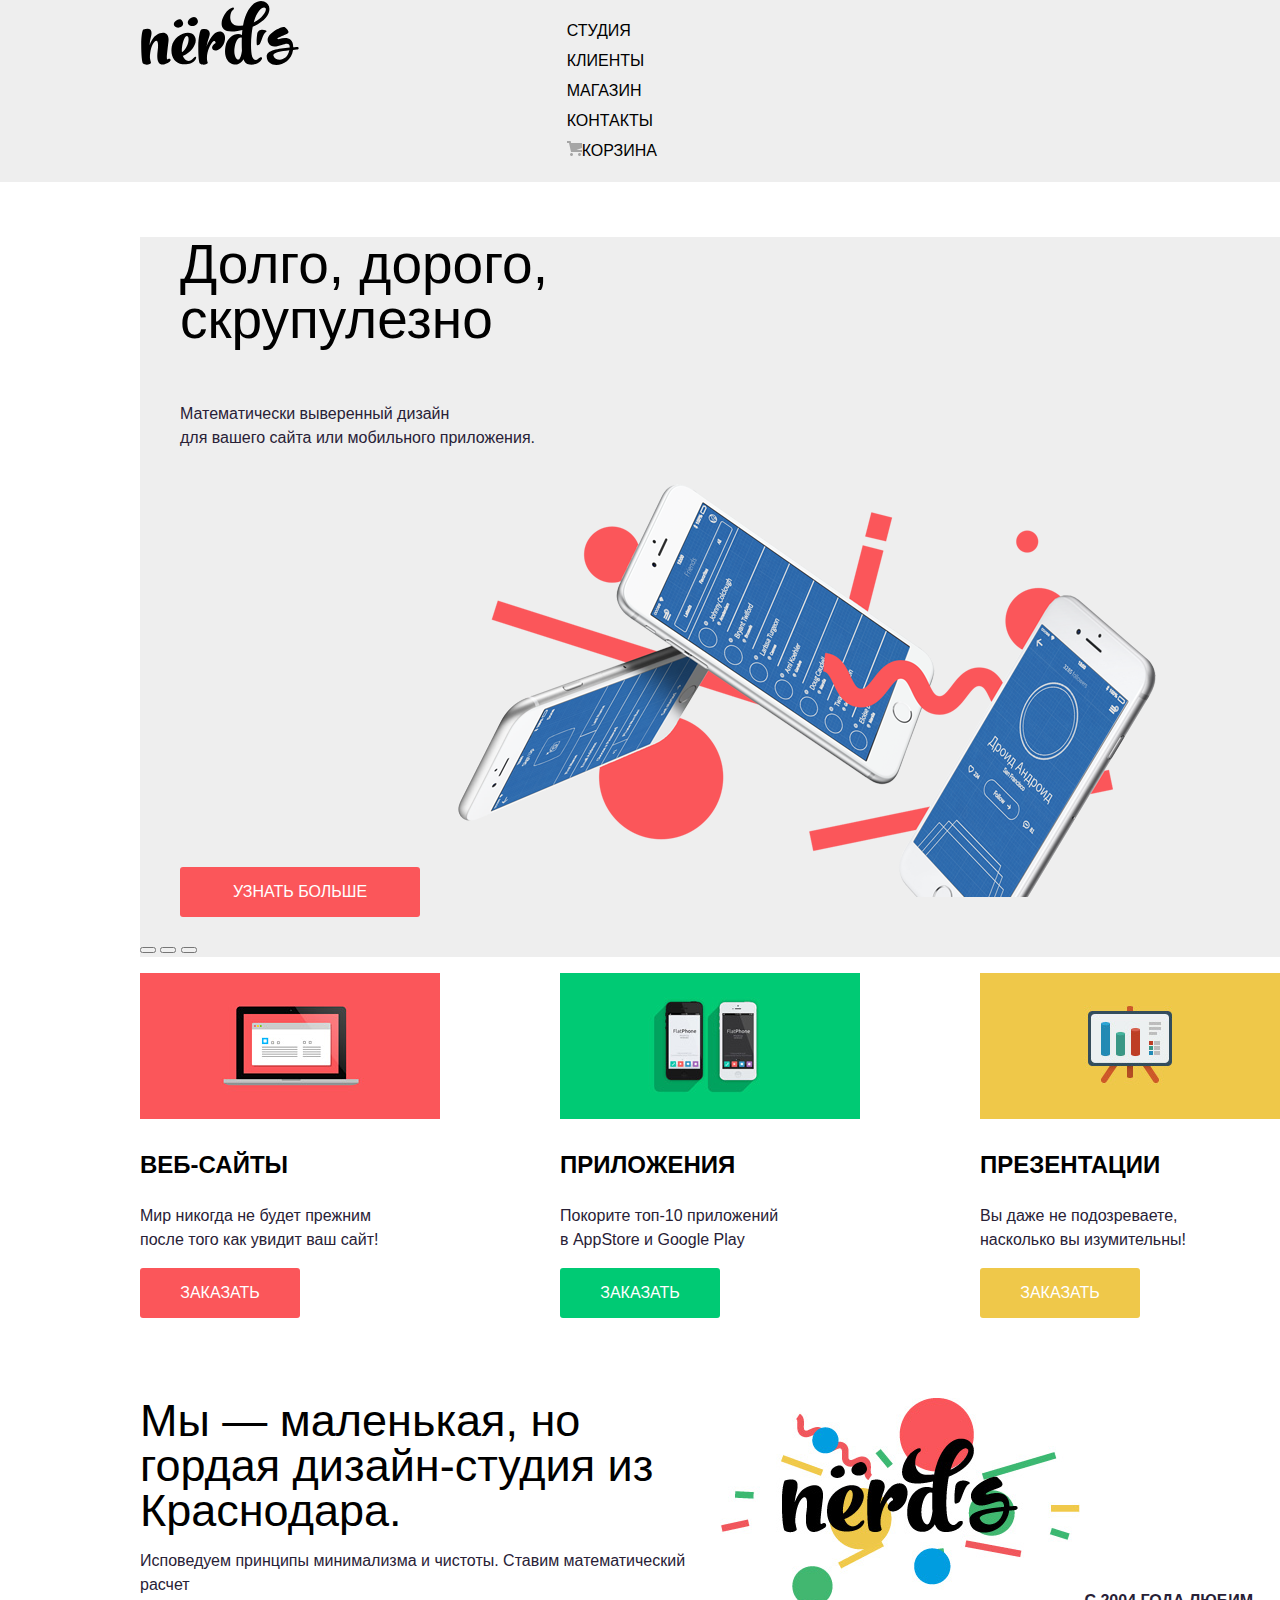
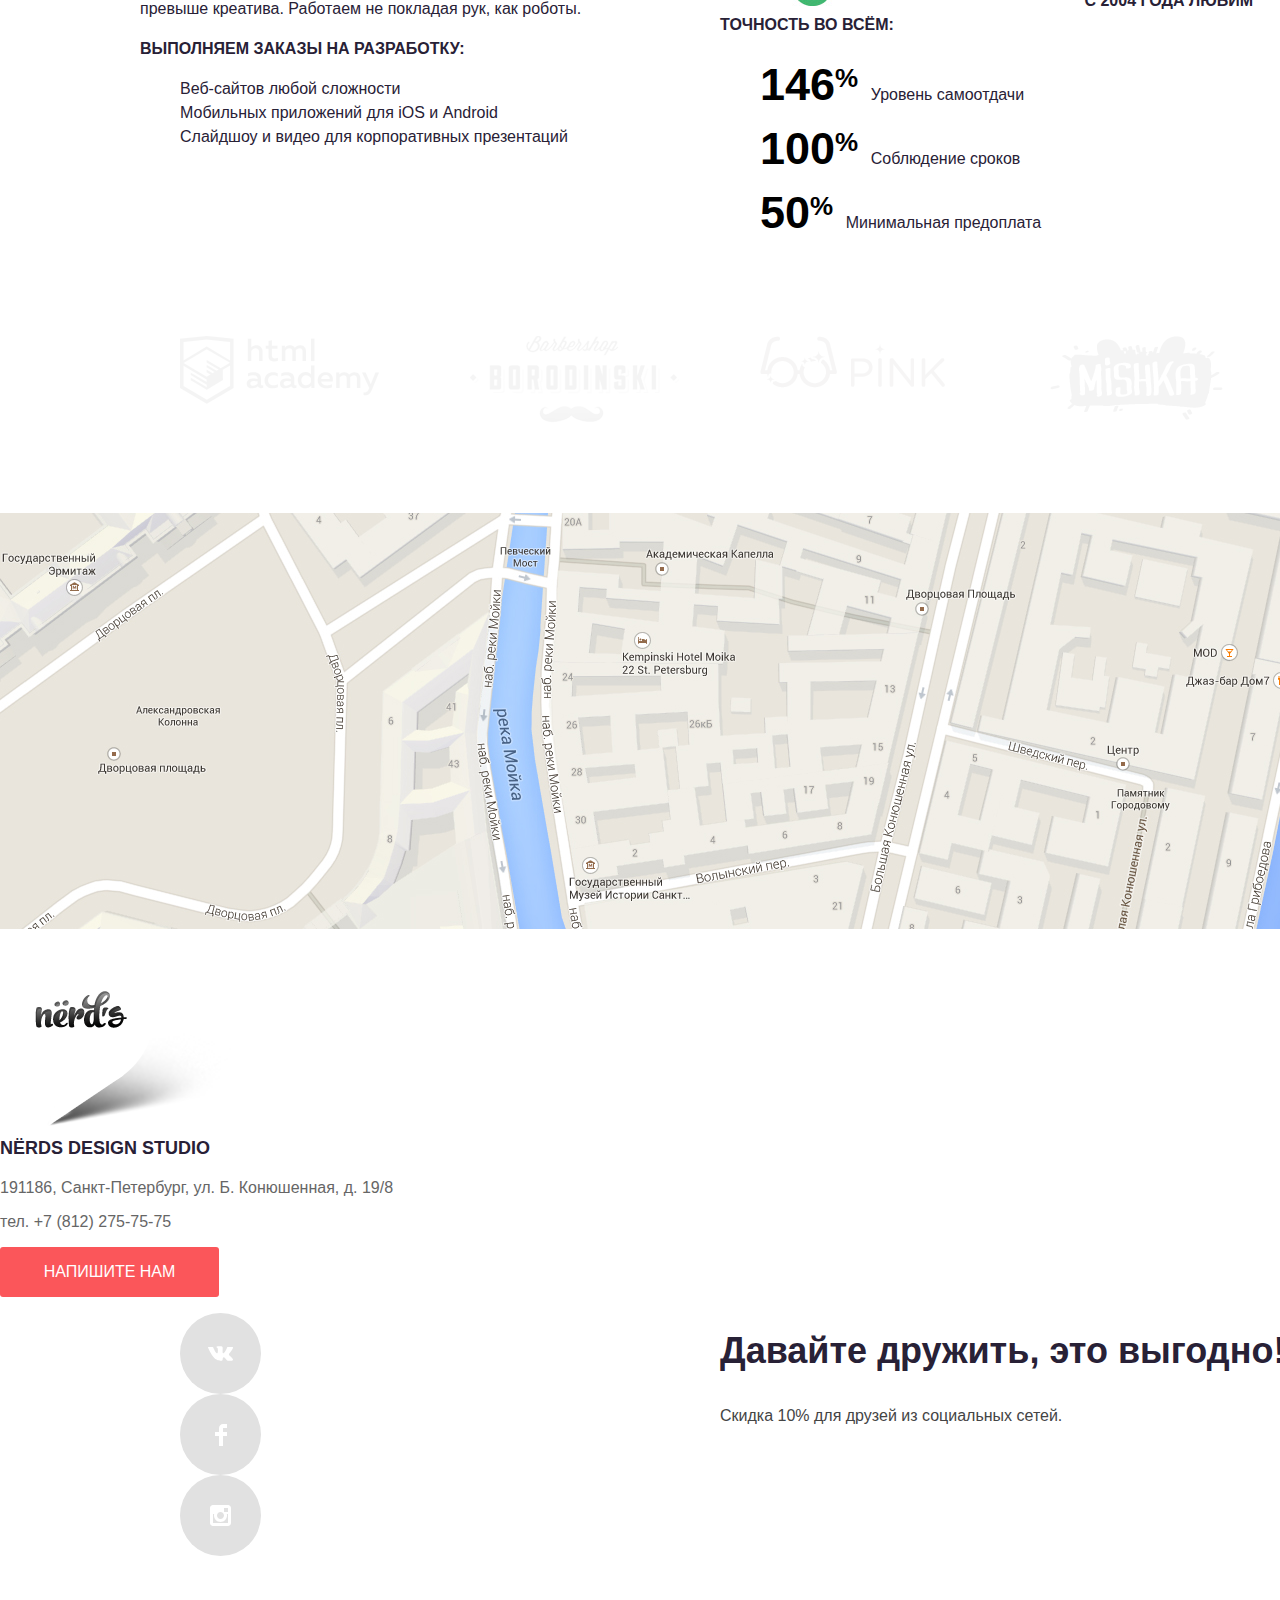
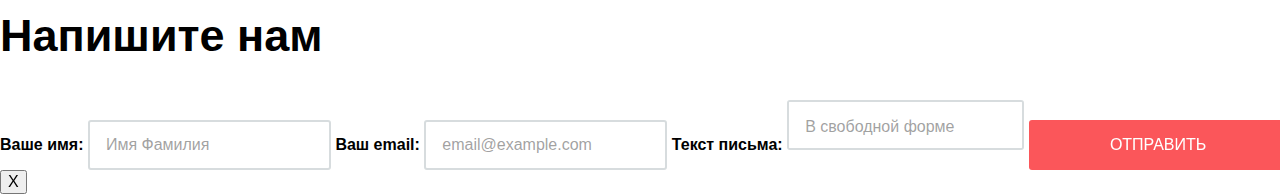
==== commit d7b4402e: "Сетка на гридах для главной страницы" ====
--- a/index.html
+++ b/index.html
@@ -13,18 +13,26 @@
 
   <body class="page-body">
 
-    <header class="main-header">
-      <nav class="main-navigation">
-        <a class="main-header-logo" title="Главная страница">
+    <header class="page-header">
+      <nav class="page-navigation container">
+        <a class="page-header-logo" title="Главная страница">
           <img src="img/nerds-logo.svg" width="160" height="65" alt="Логотип студии Нёрдс">
         </a>
         <ul class="site-navigation">
-          <li><a href="#">Студия</a></li>
-          <li><a href="#">Клиенты</a></li>
-          <li><a href="catalog.html">Магазин</a></li>
-          <li><a href="#">Контакты</a></li>
+          <li class="site-navigation-item">
+            <a class="site-navigation-link" href="#">Студия</a>
+          </li>
+          <li class="site-navigation-item">
+            <a class="site-navigation-link" href="#">Клиенты</a>
+          </li>
+          <li class="site-navigation-item">
+            <a class="site-navigation-link" href="catalog.html">Магазин</a>
+          </li>
+          <li class="site-navigation-item">
+            <a class="site-navigation-link" href="#">Контакты</a>
+          </li>
           <li>
-            <a class="cart" href="#">
+            <a class="site-navigation-link" href="#">
               <img src="img/cart.svg" width="15" height="15" alt="Значок корзины">Корзина
             </a>
           </li>
@@ -32,111 +40,119 @@
       </nav>
     </header>
 
-    <main class="container">
+    <main class="page-main">
 
       <h1 class="visually-hidden">Дизайн-студия Нёрдс</h1>
 
-      <section class="slider">
+      <section class="slider container">
         <h2 class="visually-hidden">Слайдер</h2>
         <ul class="slider-list">
           <li class="slider-item">
             <p class="slider-slogan">Долго, дорого,<br>скрупулезно</p>
             <p>Математически выверенный дизайн<br> для вашего сайта или мобильного приложения.</p>
-            <a class="button slider-button" href="#">Узнать больше</a>
+            <a class="button button-slider" href="#">Узнать больше</a>
             <img src="img/slide-1.png" width="760" height="431" alt="Дизайн мобильных приложений">
           </li>
-          <li class="slider-item">
+          <li class="slider-item display-none">
             <p class="slider-slogan">Любим математику<br> как никто другой</p>
             <p>Никакого креатива, только математические формулы для<br> расчета идеальных пропорций.</p>
-            <a class="button slider-button" href="#">Узнать больше</a>
+            <a class="button button-slider" href="#">Узнать больше</a>
             <img src="img/slide-2.png" width="760" height="431" alt="Изображение моноблоков">
           </li>
-          <li class="slider-item">
+          <li class="slider-item display-none">
             <p class="slider-slogan">Только ночь,<br> только хардкор</p>
             <p>Работать днем, как все? Мы против этого.<br> Ближе к полуночи работа только начинается.</p>
-            <a class="button slider-button" href="#">Узнать больше</a>
+            <a class="button button-slider" href="#">Узнать больше</a>
             <img src="img/slide-3.png" width="760" height="431" alt="Изображение планшета">
           </li>
         </ul>
-      </section>
-
-      <section class="advantages">
+
+        <div class="slider-controls">
+          <button class="button-switch button-switch-current" type="button"></button>
+          <button class="button-switch" type="button"></button>
+          <button class="button-switch" type="button"></button>
+        </div>
+      </section>
+
+      <section class="services container">
         <h2 class="visually-hidden">Услуги</h2>
-        <ul class="advantages-list">
-          <li class="advantage-item">
+        <ul class="services-list">
+          <li class="service-item">
             <img src="img/web-sites.png" width="300" height="146" alt="Веб-сайты">
-            <h3 class="advantage-item-title">Веб-сайты</h3>
-            <p>Мир никогда не будет прежним<br> после того как увидит ваш сайт!</p>
-            <a class="button button-fill-red" href="#">Заказать</a>
-          </li>
-          <li class="advantage-item">
+            <h3 class="service-item-title">Веб-сайты</h3>
+            <p class="service-item-desc">Мир никогда не будет прежним<br> после того как увидит ваш сайт!</p>
+            <a class="button button-services" href="#">Заказать</a>
+          </li>
+          <li class="service-item">
             <img src="img/applications.png" width="300" height="146" alt="Приложения">
-            <h3 class="advantage-item-title">Приложения</h3>
-            <p>Покорите топ-10 приложений<br> в AppStore и Google Play</p>
-            <a class="button button-fill-green" href="#">Заказать</a>
-          </li>
-          <li class="advantage-item">
+            <h3 class="service-item-title">Приложения</h3>
+            <p class="service-item-desc">Покорите топ-10 приложений<br> в AppStore и Google Play</p>
+            <a class="button button-services button-green" href="#">Заказать</a>
+          </li>
+          <li class="service-item">
             <img src="img/presentations.png" width="300" height="146" alt="Презентации">
-            <h3 class="advantage-item-title">Презентации</h3>
-            <p>Вы даже не подозреваете,<br> насколько вы изумительны!</p>
-            <a class="button button-fill-yellow" href="#">Заказать</a>
-          </li>
-        </ul>
-      </section>
-
-      <section class="about-us">
-        <h2 class="visually-hidden">О нас</h2>
-        <p class="about-us-title">Мы — маленькая, но гордая дизайн-студия из Краснодара.</p>
-        <p>Исповедуем принципы минимализма и чистоты. Ставим математический расчет<br> превыше креатива. Работаем не
-          покладая рук, как роботы.</p>
-        <p class="about-us-desc">Выполняем заказы на разработку:</p>
-        <ul class="about-us-list">
-          <li class="about-us-item">Веб-сайтов любой сложности</li>
-          <li class="about-us-item">Мобильных приложений для iOS и Android</li>
-          <li class="about-us-item">Слайдшоу и видео для корпоративных презентаций</li>
-        </ul>
-      </section>
-
-      <section class="results">
-        <h2 class="visually-hidden">Наши результаты</h2>
-        <img src="img/nerds-logo-color.png" width="360" height="208" alt="Логотип дизайн-студии Нёрдс">
-        <p class="about-us-desc">С 2004 года любим точность во всём:</p>
-        <ul class="results-list">
-          <li class="result-item">
-            146<sup class="result-item-percent">%</sup>
-            <p class="result-item-desc">Уровень самоотдачи</p>
-          </li>
-          <li class="result-item">
-            100<sup class="result-item-percent">%</sup>
-            <p class="result-item-desc">Соблюдение сроков</p>
-          </li>
-          <li class="result-item">
-            50<sup class="result-item-percent">%</sup>
-            <p class="result-item-desc">Минимальная предоплата</p>
-          </li>
-        </ul>
-      </section>
-
-      <section class="partners">
+            <h3 class="service-item-title">Презентации</h3>
+            <p class="service-item-desc">Вы даже не подозреваете,<br> насколько вы изумительны!</p>
+            <a class="button button-services button-yellow" href="#">Заказать</a>
+          </li>
+        </ul>
+      </section>
+
+      <div class="index-columns container">
+        <section class="about">
+          <h2 class="visually-hidden">О нас</h2>
+          <b class="about-title">Мы — маленькая, но гордая дизайн-студия из Краснодара.</b>
+          <p>Исповедуем принципы минимализма и чистоты. Ставим математический расчет<br> превыше креатива. Работаем не
+            покладая рук, как роботы.</p>
+          <b class="about-desc">Выполняем заказы на разработку:</b>
+          <ul class="about-list">
+            <li class="about-item">Веб-сайтов любой сложности</li>
+            <li class="about-item">Мобильных приложений для iOS и Android</li>
+            <li class="about-item">Слайдшоу и видео для корпоративных презентаций</li>
+          </ul>
+        </section>
+
+        <section class="results">
+          <h2 class="visually-hidden">Наши результаты</h2>
+          <img src="img/nerds-logo-color.png" width="360" height="208" alt="Логотип дизайн-студии Нёрдс">
+          <b class="about-desc">С 2004 года любим точность во всём:</b>
+          <ul class="results-list">
+            <li class="result-item">
+              146<sup class="result-item-percent">%</sup>
+              <b class="result-item-desc">Уровень самоотдачи</b>
+            </li>
+            <li class="result-item">
+              100<sup class="result-item-percent">%</sup>
+              <b class="result-item-desc">Соблюдение сроков</b>
+            </li>
+            <li class="result-item">
+              50<sup class="result-item-percent">%</sup>
+              <b class="result-item-desc">Минимальная предоплата</b>
+            </li>
+          </ul>
+        </section>
+      </div>
+
+      <section class="partners container">
         <h2 class="visually-hidden">Наши партнёры</h2>
         <ul class="partners-list">
           <li class="partner-item">
-            <a class="partner-link" href="https://htmlacademy.ru/intensive/htmlcss">
-              <img src="img/htmlacademy-logo.svg" width="199" height="68" alt="Логотип Html Academy">
-            </a>
-          </li>
-          <li class="partner-item">
-            <a class="partner-link" href="#">
+            <a class="partner-link" href="https://htmlacademy.ru/intensive/htmlcss" aria-label="HTML Academy">
+              <img src="img/htmlacademy-logo.svg" width="199" height="68" alt="Логотип HTML Academy">
+            </a>
+          </li>
+          <li class="partner-item">
+            <a class="partner-link" href="#" aria-label="Барбершоп Бородинский">
               <img src="img/barbershop-logo.svg" width="209" height="90" alt="Логотип барбершопа Бородинский">
             </a>
           </li>
           <li class="partner-item">
-            <a class="partner-link" href="#">
+            <a class="partner-link" href="#" aria-label="Pink">
               <img src="img/pink-logo.svg" width="185" height="52" alt="Логотип Pink">
             </a>
           </li>
           <li class="partner-item">
-            <a class="partner-link" href="#">
+            <a class="partner-link" href="#" aria-label="Mishka">
               <img src="img/mishka-logo.svg" width="173" height="84" alt="Логотип Mishka">
             </a>
           </li>
@@ -144,60 +160,59 @@
       </section>
     </main>
 
-    <footer class="main-footer">
-      <section class="footer-contacts">
+    <footer class="page-footer">
+      <section class="contacts">
         <h2 class="visually-hidden">Наши контакты</h2>
-        <img src="img/map.png" width="1440" height="416" alt="Карта проезда">
-        <img src="img/map-marker.png" width="231" height="190" alt="Метка на карте">
-        <div class="footer-modal">
-          <p class="footer-modal-title">nёrds design studio</p>
-          <p class="footer-modal-desc">191186, Санкт-Петербург, ул. Б. Конюшенная, д. 19/8</p>
-          <p class="footer-modal-desc">тел. +7 (812) 275-75-75</p>
-          <a class="button button-modal" href="#">Напишите нам</a>
+        <img class="contacts-map" src="img/map.png" width="1440" height="416" alt="Карта проезда">
+        <img class="contacts-map-marker" src="img/map-marker.png" width="231" height="190" alt="Метка на карте">
+        <div class="contacts-popup">
+          <b class="contacts-popup-title">nёrds design studio</b>
+          <p class="contacts-popup-desc">191186, Санкт-Петербург, ул. Б. Конюшенная, д. 19/8</p>
+          <p class="contacts-popup-desc">тел. +7 (812) 275-75-75</p>
+          <a class="button button-popup" href="#">Напишите нам</a>
         </div>
       </section>
 
-      <section class="footer-social">
-        <h2 class="visually-hidden">Мы в социальных сетях</h2>
+        <div class="footer-grid container">
           <ul class="social-list">
-            <li>
-              <a class="social-button" href="#" title="Группа Вконтакте">
-                  <img src="img/vk-icon.svg" width="26" height="15" alt="Логотип Вконтакте">
+            <li class="social-list-item">
+              <a class="button-round" href="#" title="Группа ВКонтакте">
+                  <img class="button-icon" src="img/vk-icon.svg" width="26" height="15" alt="Логотип Вконтакте">
               </a>
             </li>
-            <li>
-              <a class="social-button" href="#" title="Группа Фейсбук">
-                  <img src="img/fb-icon.svg" width="12" height="22" alt="Логотип Фейсбук">
+            <li class="social-list-item">
+              <a class="button-round" href="#" title="Группа Фейсбук">
+                  <img class="button-icon" src="img/fb-icon.svg" width="12" height="22" alt="Логотип Фейсбук">
               </a>
             </li>
-            <li>
-              <a class="social-button" href="#" title="Инстаграм">
-                  <img src="img/insta-icon.svg" width="21" height="21" alt="Логотип Инстаграм">
+            <li class="social-list-item">
+              <a class="button-round" href="#" title="Инстаграм">
+                  <img class=" button-icon" src="img/insta-icon.svg" width="21" height="21" alt="Логотип Инстаграм">
               </a>
             </li>
           </ul>
-          <div class="footer-slogan">
-            <p class="footer-slogan-title">Давайте дружить, это выгодно!</p>
-            <p class="footer-slogan-desc">Скидка 10% для друзей из социальных сетей.</p>
+          <div class="footer-tagline">
+            <p class="footer-tagline-title">Давайте дружить, это выгодно!</p>
+            <p class="footer-tagline-desc">Скидка 10% для друзей из социальных сетей.</p>
           </div>
-      </section>
+        </div>
     </footer>
 
-    <section class="modal">
-      <h2>Напишите нам</h2>
-      <form class="write-us-form" action="https://echo.htmlacademy.ru" method="POST">
-        <label class="write-us-name">Ваше имя:
-          <input type="text" name="fullname" placeholder="Имя Фамилия">
+    <div class="modal">
+      <h2 class="modal-title">Напишите нам</h2>
+      <form class="modal-form" action="https://echo.htmlacademy.ru" method="POST">
+        <label class="modal-form-label">Ваше имя:
+          <input class="input" type="text" name="fullname" placeholder="Имя Фамилия">
         </label>
-        <label class="write-us-email">Ваш email:
-          <input type="email" name="email" placeholder="email@example.com">
+        <label class="modal-form-label">Ваш email:
+          <input class="input" type="email" name="email" placeholder="email@example.com">
         </label>
-        <label class="write-us-message">Текст письма:
-          <textarea name="message" placeholder="В свободной форме"></textarea>
+        <label class="modal-form-label">Текст письма:
+          <textarea class="textarea" name="message" placeholder="В свободной форме"></textarea>
         </label>
-        <button class="button">Отправить</button>
+        <button class="button button-modal">Отправить</button>
       </form>
       <button class="modal-close" aria-label="Закрыть окно" type="button"><span>X</span></button>
-    </section>
+    </div>
   </body>
 </html>
--- a/css/style.css
+++ b/css/style.css
@@ -28,7 +28,11 @@
   --basic-black: #000000;
   --basic-gray: #EEEEEE;
   --basic-white: #FFFFFF;
+  --white-30: rgba(255,255,255,0.3);
+  --black-60: rgba(0,0,0,0.6);
+  --black-30: rgba(0,0,0,0.3);
   --black: #282136;
+  --swamp-10: rgba(0,1,1,0.1);
   --gray-light: #A6A6A6;
   --gray-lighter: #E1E1E1;
   --red-light: #FB565A;
@@ -37,10 +41,11 @@
   --green-light: #00CA74;
   --green: #00BC6C;
   --green-dark: #00AA62;
-  --yellow-light: #EFC849;
+  --yellow-light: #EFC84A;
   --yellow: #EAB534;
   --yellow-dark: #E5A722;
   --gray-dark: #444444;
+  --gray-50: rgba(68,68,68, 0.5);
   --gray-dark4D: #4D4D4D;
   --gray-dark66: #666666;
   --gray-lightD7: #D7DCDE;
@@ -53,12 +58,20 @@
 
 /* Global */
 
-body {
+.page-body {
+  min-width: 1160px;
+  margin: 0;
+  padding: 0;
   font-family: "Roboto", "Arial", sans-serif;
   font-size: 16px;
   line-height: 24px;
   font-weight: 400;
   color: var(--black);
+
+  min-height: 100%;
+  display: grid;
+  grid-template-rows: min-content 1fr min-content;
+  align-content: start;
 }
 
 .visually-hidden {
@@ -71,32 +84,43 @@
   width: 1px;
 }
 
+.container {
+  width: 1160px;
+  margin: 0 auto;
+}
+
+/* Grid */
+
+.page {
+  height: 100%;
+}
 
 /* Header*/
 
-.main-header {
+.page-header {
   background-color: var(--basic-gray);
 }
 
-.main-header-logo:active {
+.page-header-logo[href]:active img {
   opacity: 0.3;
 }
 
 /* Main navigation */
 
-.main-navigation {
+.page-navigation {
   line-height: 30px;
   font-weight: 500;
   color: var(--basic-black);
-}
-
-.site-navigation,
-.cart {
-  list-style: none;
-}
-
-.site-navigation a,
-.cart a {
+
+  display: grid;
+  grid-template-columns: 1fr 1fr 1fr;
+}
+
+.site-navigation {
+  list-style: none;
+}
+
+.site-navigation-link {
   font-size: 16px;
   line-height: 30px;
   font-weight: 500;
@@ -105,15 +129,12 @@
   text-transform: uppercase;
 }
 
-.site-navigation a:hover,
-.cart a:hover {
+.site-navigation-link:hover {
   color: var(--red-light);
 }
 
-.site-navigation a:active,
-.cart a:active {
-  color: var(--basic-black);
-  opacity: 0.3;
+.site-navigation-link:active {
+  color: var(--black-30);
 }
 
 /* Slider */
@@ -134,31 +155,53 @@
 }
 
 .button {
-  width: 240px;
+  display: inline-flex;
+  align-items: center;
+  vertical-align: baseline;
+  justify-content: center;
   height: 50px;
+  padding: 0 20px;
   font-size: 16px;
   line-height: 18px;
   text-transform: uppercase;
   color: var(--basic-white);
+  font-weight: 500;
   background-color: var(--red-light);
-  padding: 17px 54px 15px;
+  border: none;
   border-radius: 3px;
-}
-
-a.button {
   text-decoration: none;
-  vertical-align: middle;
-}
-
-/* TODO: Состояние кнопок при наведении и нажатии */
-
-/* Advantages */
-
-.advantages-list {
-  list-style: none;
-}
-
-.advantage-item-title {
+  transition: background-color 100ms, color 100ms;
+  box-sizing: border-box;
+}
+  .button:hover {
+    background-color: var(--red);
+  }
+  .button:active {
+    color: var(--white-30);
+    background-color: var(--red-dark);
+    box-shadow: inset 0px 3px 0px var(--swamp-10);
+  }
+
+.button:not(:disabled) {
+  cursor: pointer
+}
+
+.button-slider {
+  width: 240px;
+}
+
+/* Services */
+
+.services-list {
+  display: grid;
+  grid-template-columns: 1fr 1fr 1fr;
+  gap: 100px;
+  margin-bottom: 80px;
+  padding: 0;
+  list-style: none;
+}
+
+.service-item-title {
   font-size: 24px;
   line-height: 30px;
   font-weight: 700;
@@ -166,38 +209,51 @@
   color: var(--basic-black);
 }
 
-.button-fill-red {
+.button-services {
   width: 160px;
-  height: 50px;
-}
-
-.button-fill-green {
-  width: 160px;
-  height: 50px;
+}
+
+.button-green {
   background-color: var(--green-light);
 }
-
-.button-fill-yellow {
-  width: 160px;
-  height: 50px;
+  .button-green:hover{
+    background-color: var(--green);
+  }
+  .button-green:active {
+    background-color: var(--green-dark);
+  }
+
+.button-yellow {
   background-color: var(--yellow-light);
 }
-
-/* About us */
-
-.about-us-title {
+  .button-yellow:hover {
+    background-color: var(--yellow);
+  }
+  .button-yellow:active {
+    background-color: var(--yellow-dark);
+  }
+
+/* About */
+
+.index-columns {
+  display: grid;
+  grid-template-columns: 1fr 1fr;
+  margin-bottom: 75px;
+}
+
+.about-title {
   font-size: 45px;
   line-height: 45px;
   font-weight: 500;
   color: var(--basic-black);
 }
 
-.about-us-desc {
+.about-desc {
   font-weight: 700;
   text-transform: uppercase;
 }
 
-.about-us-list {
+.about-list {
   list-style: none;
 }
 
@@ -225,18 +281,29 @@
   color: var(--black);
 }
 
-
 /* Partners */
 
 .partners-list {
-  list-style: none;
-}
-
-/* TODO: Состояние кнопок при наведении и нажатии */
+  display: grid;
+  grid-template-columns: 1fr 1fr 1fr 1fr;
+  gap: 40px;
+  margin-bottom: 80px;
+  list-style: none;
+}
+
+.partner-link  {
+  opacity: 0.2;
+}
+  .partner-link:hover {
+    opacity: 1;
+  }
+  .partner-link:active {
+    opacity: 0.1;
+  }
 
 /* Footer */
 
-.footer-modal-title {
+.contacts-popup-title {
   font-size: 18px;
   line-height: 30px;
   font-weight: 700;
@@ -244,32 +311,298 @@
   text-transform: uppercase;
 }
 
-.footer-modal-desc {
+.contacts-popup-desc {
   line-height: 18px;
   color: var(--gray-dark66);
 }
 
+.button-popup {
+  width: 219px;
+}
+
+.footer-grid {
+  display: grid;
+  grid-template-columns: 1fr 1fr;
+}
+
+
+/* Social */
+
 .social-list {
   list-style: none;
 }
 
-.social-button {
+.button-round {
+  display: inline-flex;
+  vertical-align: top;
+  align-items: center;
+  justify-content: center;
   width: 81px;
   height: 81px;
   border-radius: 100%;
   background-color: var(--gray-lighter);
-}
-
-.footer-slogan {
+  transition: background-color 100ms;
+}
+  .button-round:hover {
+    background-color: var(--red);
+  }
+  .button-round:active {
+    background-color: var(--red-dark);
+    box-shadow: inset 0px 3px 0px var(--swamp-10);
+  }
+  .button-round:active .button-icon {
+    background-color: var(--red-dark);
+    opacity: 0.3;
+    box-shadow: inset 0px 3px 0px var(--swamp-10);
+  }
+
+.button-icon {
+  transition: opacity 100ms;
+}
+
+.footer-tagline-title {
   font-size: 36px;
   line-height: 36px;
   font-weight: 700;
   color: var(--black);
 }
 
-.footer-slogan-desc {
+.footer-tagline-desc {
   font-size: 16px;
   line-height: 22px;
   font-weight: 400;
   color: var(--gray-dark);
 }
+
+/* Modal */
+
+.modal-title {
+  font-size: 45px;
+  line-height: 53px;
+  font-weight: 700;
+  color: var(--basic-black);
+}
+
+.modal-form-label {
+  line-height: 18px;
+  font-weight: 700;
+  color: var(--basic-black);
+}
+
+.input,
+.textarea {
+  line-height: 18px;
+  border: 2px solid var(--gray-lightD7);
+  border-radius: 3px;
+  box-sizing: border-box;
+  height: 50px;
+  padding: 16px;
+  resize: none;
+}
+  .input:hover,
+  .textarea:hover {
+    border-color: var(--gray-lightB4);
+  }
+  .input:focus,
+  .textarea:focus {
+    border-color: var(--basic-black);
+  }
+
+  .input::placeholder {
+    color: var(--gray-50);
+  }
+
+  .input:focus::placeholder {
+    color: var(--gray-dark);
+  }
+
+  .textarea::placeholder {
+    color: var(--gray-50);
+  }
+
+  .textarea:focus::placeholder {
+    color: var(--gray-dark);
+  }
+
+  .input:invalid,
+  .textarea:invalid {
+    border-color: var(--red);
+    color: var(--red);
+  }
+
+  .button-modal {
+    width: 259px;
+  }
+
+ /* Catalog page */
+
+.catalog-header {
+  background-color: var(--basic-gray);
+}
+
+.catalog-header-title {
+   font-size: 55px;
+   line-height: 55px;
+   font-weight: 500;
+   color: var(--basic-black);
+   text-align: center;
+}
+
+.site-navigation-link-current {
+  border-bottom: 2px solid var(--red-light);
+}
+
+/* Form */
+
+.form-filters fieldset {
+   border: none;
+   margin: 0;
+}
+
+.form-filters-title {
+   font-size: 18px;
+   line-height: 30px;
+   font-weight: 700;
+   color: var(--basic-black);
+   text-transform: uppercase;
+}
+
+.form-list {
+   margin: 0;
+   padding: 0;
+   list-style: none;
+}
+
+.price input[type="number"] {
+    width: 80px;
+    height: 38px;
+    text-align: center;
+    background-color: var(--basic-gray);
+    border: none;
+    border-radius: 3px;
+}
+
+.price-label {
+   line-height: 22px;
+   text-transform: uppercase;
+}
+
+.form-list-label {
+  line-height: 19px;
+}
+
+.button-filters {
+  width: 260px;
+}
+
+.button-gray {
+  color: var(--basic-black);
+  background-color: var(--basic-gray);
+}
+ .button-gray:hover {
+    background-color: var(--gray-lightDF);
+  }
+ .button-gray:active {
+    background-color: var(--gray-lightD5);
+ }
+
+
+
+/* Sort */
+
+ .sort-list {
+   margin: 0;
+   padding: 0;
+   list-style: none;
+ }
+
+ .sort-list-link {
+  font-size: 14px;
+  line-height: 18px;
+  color: var(--black-30);
+  text-decoration: none;
+  text-transform: uppercase;
+ }
+  .sort-list-link:hover {
+    color: var(--black-60);
+  }
+  .sort-list-link:active,
+  .sort-list-link:focus{
+    color: var(--basic-black);
+  }
+
+/* Templates */
+
+.templates-list {
+  margin: 0;
+  padding: 0;
+  list-style: none;
+}
+
+.template-link {
+  text-decoration: none;
+}
+
+.template-background {
+  background-color: var(--basic-gray);
+}
+
+.template-desc {
+  line-height: 18px;
+  color: var(--gray-dark66);
+}
+
+.template-link {
+  font-size: 18px;
+  line-height: 30px;
+  font-weight: 700;
+  color: var(--basic-black);
+  text-transform: uppercase;
+}
+.template-link:hover {
+  color: var(--red-light);
+}
+.template-link:focus {
+  color: var(--black-30);
+}
+
+.button-template {
+  width: 200px;
+}
+
+/* Pagination */
+
+.pagination-list {
+  list-style: none;
+  margin: 0;
+  padding: 0;
+}
+
+.button-pagination {
+  width: 50px;
+}
+
+.button-pagination-next {
+  width: 260px;
+}
+
+.button-pagination-active {
+  background-color: var(--basic-white);
+  border: 3px solid var(--gray-lightDB);
+}
+
+
+
+
+.display-none {
+  display: none;
+}
+
+
+
+
+
+
+
+
+
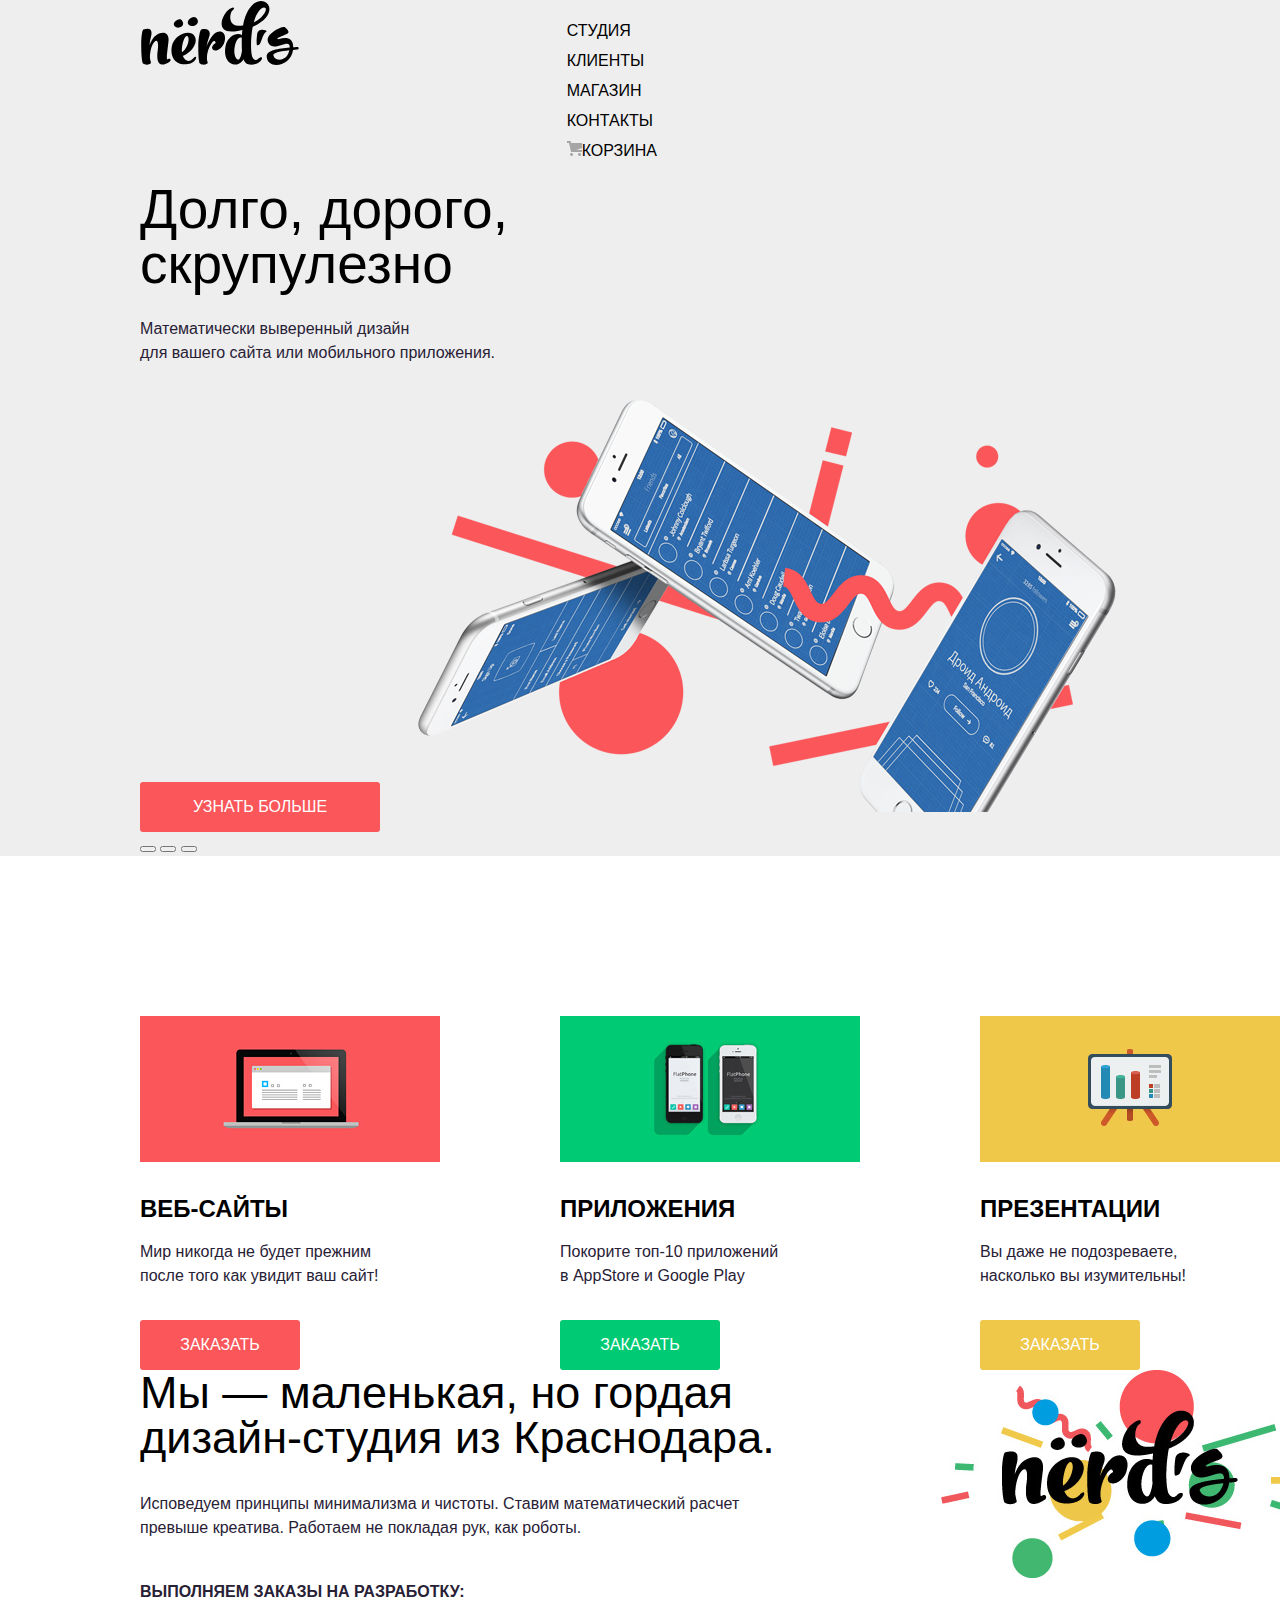
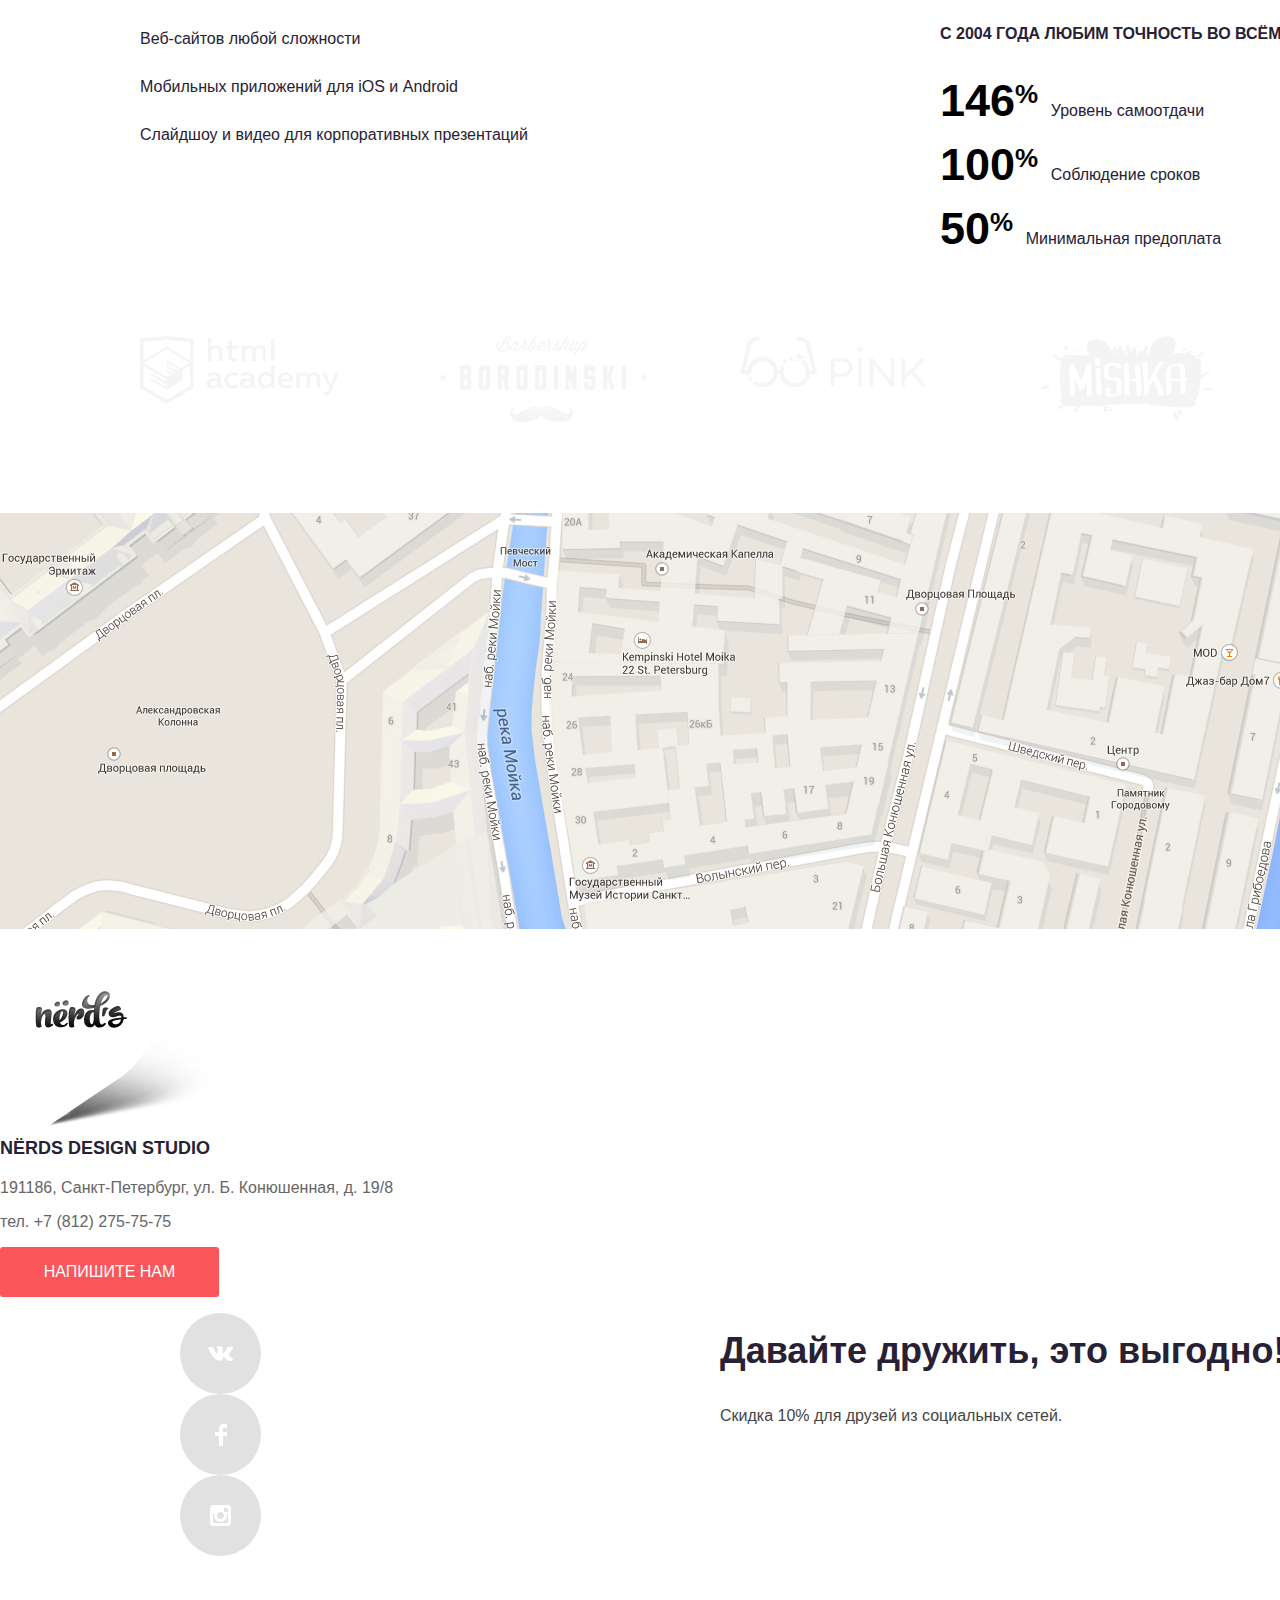
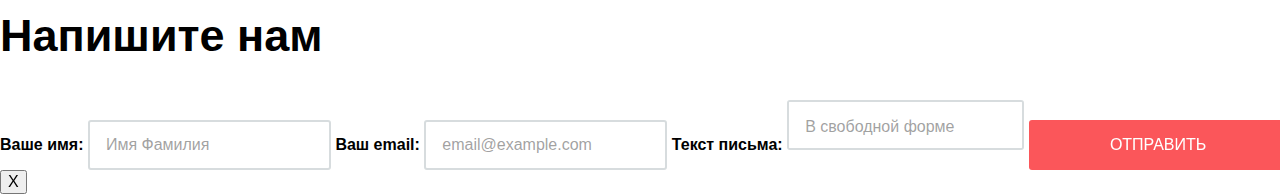
==== commit 3af333dc: "Гриды правки" ====
--- a/index.html
+++ b/index.html
@@ -44,33 +44,35 @@
 
       <h1 class="visually-hidden">Дизайн-студия Нёрдс</h1>
 
-      <section class="slider container">
+      <section class="slider">
         <h2 class="visually-hidden">Слайдер</h2>
-        <ul class="slider-list">
-          <li class="slider-item">
-            <p class="slider-slogan">Долго, дорого,<br>скрупулезно</p>
-            <p>Математически выверенный дизайн<br> для вашего сайта или мобильного приложения.</p>
-            <a class="button button-slider" href="#">Узнать больше</a>
-            <img src="img/slide-1.png" width="760" height="431" alt="Дизайн мобильных приложений">
-          </li>
-          <li class="slider-item display-none">
-            <p class="slider-slogan">Любим математику<br> как никто другой</p>
-            <p>Никакого креатива, только математические формулы для<br> расчета идеальных пропорций.</p>
-            <a class="button button-slider" href="#">Узнать больше</a>
-            <img src="img/slide-2.png" width="760" height="431" alt="Изображение моноблоков">
-          </li>
-          <li class="slider-item display-none">
-            <p class="slider-slogan">Только ночь,<br> только хардкор</p>
-            <p>Работать днем, как все? Мы против этого.<br> Ближе к полуночи работа только начинается.</p>
-            <a class="button button-slider" href="#">Узнать больше</a>
-            <img src="img/slide-3.png" width="760" height="431" alt="Изображение планшета">
-          </li>
-        </ul>
-
-        <div class="slider-controls">
-          <button class="button-switch button-switch-current" type="button"></button>
-          <button class="button-switch" type="button"></button>
-          <button class="button-switch" type="button"></button>
+        <div class="container">
+          <ul class="slider-list">
+            <li class="slider-item">
+              <p class="slider-slogan">Долго, дорого,<br>скрупулезно</p>
+              <p>Математически выверенный дизайн<br> для вашего сайта или мобильного приложения.</p>
+              <a class="button button-slider" href="#">Узнать больше</a>
+              <img src="img/slide-1.png" width="760" height="431" alt="Дизайн мобильных приложений">
+            </li>
+            <li class="slider-item display-none">
+              <p class="slider-slogan">Любим математику<br> как никто другой</p>
+              <p>Никакого креатива, только математические формулы для<br> расчета идеальных пропорций.</p>
+              <a class="button button-slider" href="#">Узнать больше</a>
+              <img src="img/slide-2.png" width="760" height="431" alt="Изображение моноблоков">
+            </li>
+            <li class="slider-item display-none">
+              <p class="slider-slogan">Только ночь,<br> только хардкор</p>
+              <p>Работать днем, как все? Мы против этого.<br> Ближе к полуночи работа только начинается.</p>
+              <a class="button button-slider" href="#">Узнать больше</a>
+              <img src="img/slide-3.png" width="760" height="431" alt="Изображение планшета">
+            </li>
+          </ul>
+
+          <div class="slider-controls">
+            <button class="button-switch button-switch-current" type="button"></button>
+            <button class="button-switch" type="button"></button>
+            <button class="button-switch" type="button"></button>
+          </div>
         </div>
       </section>
 
@@ -102,7 +104,7 @@
         <section class="about">
           <h2 class="visually-hidden">О нас</h2>
           <b class="about-title">Мы — маленькая, но гордая дизайн-студия из Краснодара.</b>
-          <p>Исповедуем принципы минимализма и чистоты. Ставим математический расчет<br> превыше креатива. Работаем не
+          <p class="about-paragraph">Исповедуем принципы минимализма и чистоты. Ставим математический расчет<br> превыше креатива. Работаем не
             покладая рук, как роботы.</p>
           <b class="about-desc">Выполняем заказы на разработку:</b>
           <ul class="about-list">
@@ -114,7 +116,7 @@
 
         <section class="results">
           <h2 class="visually-hidden">Наши результаты</h2>
-          <img src="img/nerds-logo-color.png" width="360" height="208" alt="Логотип дизайн-студии Нёрдс">
+          <img class="results-img" src="img/nerds-logo-color.png" width="360" height="208" alt="Логотип дизайн-студии Нёрдс">
           <b class="about-desc">С 2004 года любим точность во всём:</b>
           <ul class="results-list">
             <li class="result-item">
--- a/css/style.css
+++ b/css/style.css
@@ -141,9 +141,12 @@
 
 .slider {
   background-color: var(--basic-gray);
+  margin-bottom: 80px;
 }
 
 .slider-list {
+  margin: 0;
+  padding: 0;
   list-style: none;
 }
 
@@ -152,6 +155,7 @@
   line-height: 55px;
   font-weight: 500;
   color: var(--basic-black);
+  margin: 0 0 25px;
 }
 
 .button {
@@ -192,13 +196,17 @@
 
 /* Services */
 
+.services {
+  padding-top: 80px;
+}
+
 .services-list {
   display: grid;
   grid-template-columns: 1fr 1fr 1fr;
   gap: 100px;
-  margin-bottom: 80px;
-  padding: 0;
-  list-style: none;
+  padding: 0;
+  list-style: none;
+  margin: 0;
 }
 
 .service-item-title {
@@ -207,6 +215,12 @@
   font-weight: 700;
   text-transform: uppercase;
   color: var(--basic-black);
+  margin-top: 25px;
+  margin-bottom: 16px;
+}
+
+.service-item-desc {
+  margin-bottom: 32px;
 }
 
 .button-services {
@@ -237,28 +251,51 @@
 
 .index-columns {
   display: grid;
-  grid-template-columns: 1fr 1fr;
+  grid-template-columns: 660px 360px;
+  gap: 140px;
   margin-bottom: 75px;
 }
 
 .about-title {
+  display: block;
   font-size: 45px;
   line-height: 45px;
   font-weight: 500;
   color: var(--basic-black);
+  margin-bottom: 32px;
+}
+
+.about-paragraph {
+  margin-top: 0;
+  margin-bottom: 40px;
 }
 
 .about-desc {
+  display: block;
   font-weight: 700;
   text-transform: uppercase;
+  margin-top: 0;
+  margin-bottom: 23px;
 }
 
 .about-list {
-  list-style: none;
+  padding: 0;
+  margin: 0;
+  list-style: none;
+}
+
+.about-item:not(:last-child) {
+  margin-bottom: 24px;
 }
 
 .results-list {
-  list-style: none;
+  margin: 0;
+  padding: 0;
+  list-style: none;
+}
+
+.results-img {
+  margin-bottom: 37px;
 }
 
 .result-item {
@@ -283,11 +320,19 @@
 
 /* Partners */
 
+.partners {
+  padding-bottom: 80px;
+}
+
 .partners-list {
   display: grid;
   grid-template-columns: 1fr 1fr 1fr 1fr;
   gap: 40px;
-  margin-bottom: 80px;
+  margin: 0;
+  padding: 0;
+}
+
+.partners-list {
   list-style: none;
 }
 
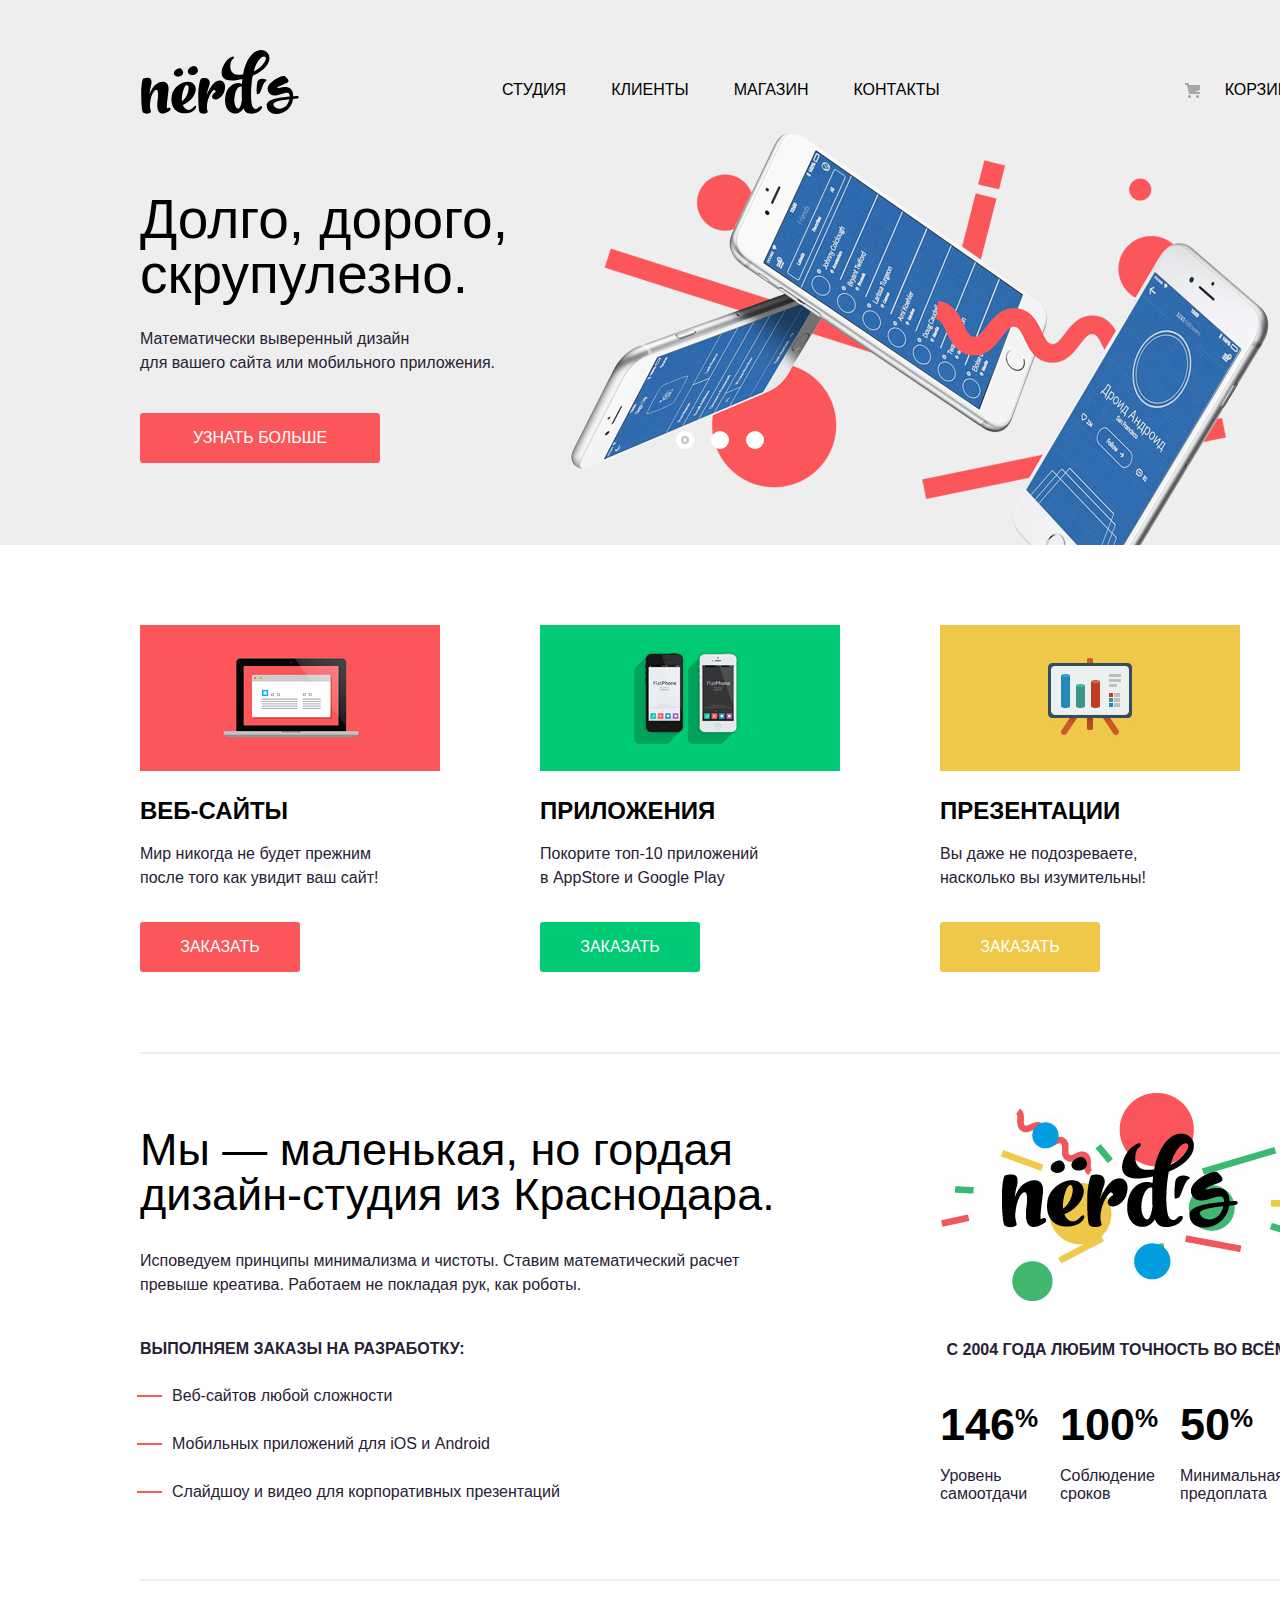
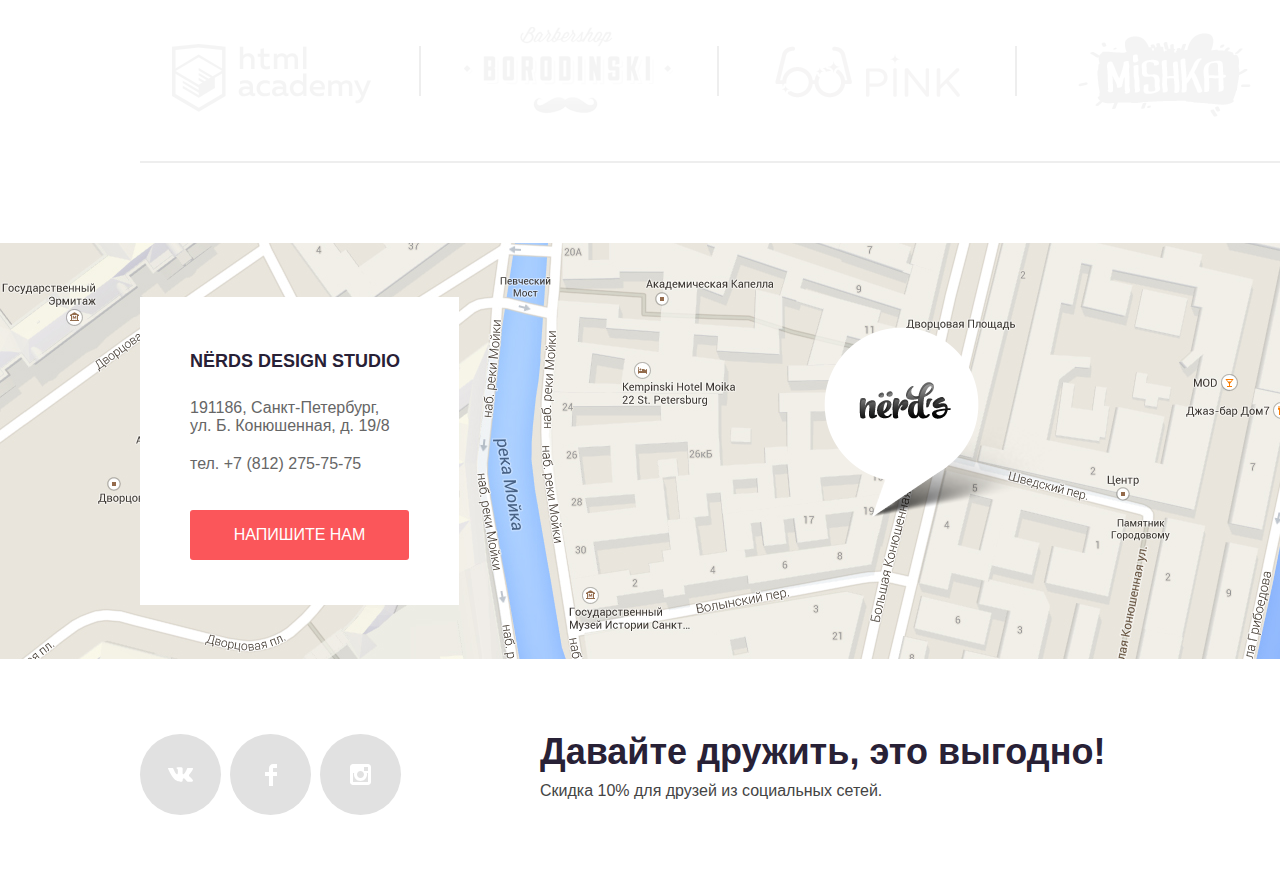
==== commit 42feaf37: "Сетка на гридах для главной страницы правки" ====
--- a/index.html
+++ b/index.html
@@ -31,47 +31,47 @@
           <li class="site-navigation-item">
             <a class="site-navigation-link" href="#">Контакты</a>
           </li>
-          <li>
+          <li class="site-navigation-item">
             <a class="site-navigation-link" href="#">
-              <img src="img/cart.svg" width="15" height="15" alt="Значок корзины">Корзина
+              <img class="site-navigation-link-icon" src="img/cart.svg" width="15" height="15" alt="Значок корзины">Корзина
             </a>
           </li>
         </ul>
       </nav>
     </header>
 
-    <main class="page-main">
+    <main class="page-main page-main-index">
 
       <h1 class="visually-hidden">Дизайн-студия Нёрдс</h1>
 
       <section class="slider">
         <h2 class="visually-hidden">Слайдер</h2>
-        <div class="container">
+        <div class="container slider-inner">
           <ul class="slider-list">
             <li class="slider-item">
-              <p class="slider-slogan">Долго, дорого,<br>скрупулезно</p>
-              <p>Математически выверенный дизайн<br> для вашего сайта или мобильного приложения.</p>
+              <img class="slider-img" src="img/slide-1.png" width="760" height="431" alt="Дизайн мобильных приложений">
+              <p class="slider-slogan">Долго, дорого,<br>скрупулезно.</p>
+              <p class="slider-desc">Математически выверенный дизайн<br> для вашего сайта или мобильного приложения.</p>
               <a class="button button-slider" href="#">Узнать больше</a>
-              <img src="img/slide-1.png" width="760" height="431" alt="Дизайн мобильных приложений">
             </li>
             <li class="slider-item display-none">
+              <img src="img/slide-2.png" width="760" height="431" alt="Изображение моноблоков">
               <p class="slider-slogan">Любим математику<br> как никто другой</p>
-              <p>Никакого креатива, только математические формулы для<br> расчета идеальных пропорций.</p>
+              <p class="slider-desc">Никакого креатива, только математические формулы для<br> расчета идеальных пропорций.</p>
               <a class="button button-slider" href="#">Узнать больше</a>
-              <img src="img/slide-2.png" width="760" height="431" alt="Изображение моноблоков">
             </li>
             <li class="slider-item display-none">
+              <img src="img/slide-3.png" width="760" height="431" alt="Изображение планшета">
               <p class="slider-slogan">Только ночь,<br> только хардкор</p>
-              <p>Работать днем, как все? Мы против этого.<br> Ближе к полуночи работа только начинается.</p>
+              <p class="slider-desc">Работать днем, как все? Мы против этого.<br> Ближе к полуночи работа только начинается.</p>
               <a class="button button-slider" href="#">Узнать больше</a>
-              <img src="img/slide-3.png" width="760" height="431" alt="Изображение планшета">
             </li>
           </ul>
 
           <div class="slider-controls">
-            <button class="button-switch button-switch-current" type="button"></button>
-            <button class="button-switch" type="button"></button>
-            <button class="button-switch" type="button"></button>
+            <button class="button-switch button-switch-current" type="button" aria-label="Первый слайд"></button>
+            <button class="button-switch" type="button" aria-label="Второй слайд"></button>
+            <button class="button-switch" type="button" aria-label="Третий слайд"></button>
           </div>
         </div>
       </section>
@@ -80,19 +80,19 @@
         <h2 class="visually-hidden">Услуги</h2>
         <ul class="services-list">
           <li class="service-item">
-            <img src="img/web-sites.png" width="300" height="146" alt="Веб-сайты">
+            <img class="service-item-img" src="img/web-sites.png" width="300" height="146" alt="Веб-сайты">
             <h3 class="service-item-title">Веб-сайты</h3>
             <p class="service-item-desc">Мир никогда не будет прежним<br> после того как увидит ваш сайт!</p>
             <a class="button button-services" href="#">Заказать</a>
           </li>
           <li class="service-item">
-            <img src="img/applications.png" width="300" height="146" alt="Приложения">
+            <img class="service-item-img" src="img/applications.png" width="300" height="146" alt="Приложения">
             <h3 class="service-item-title">Приложения</h3>
             <p class="service-item-desc">Покорите топ-10 приложений<br> в AppStore и Google Play</p>
             <a class="button button-services button-green" href="#">Заказать</a>
           </li>
           <li class="service-item">
-            <img src="img/presentations.png" width="300" height="146" alt="Презентации">
+            <img class="service-item-img" src="img/presentations.png" width="300" height="146" alt="Презентации">
             <h3 class="service-item-title">Презентации</h3>
             <p class="service-item-desc">Вы даже не подозреваете,<br> насколько вы изумительны!</p>
             <a class="button button-services button-yellow" href="#">Заказать</a>
@@ -117,19 +117,20 @@
         <section class="results">
           <h2 class="visually-hidden">Наши результаты</h2>
           <img class="results-img" src="img/nerds-logo-color.png" width="360" height="208" alt="Логотип дизайн-студии Нёрдс">
-          <b class="about-desc">С 2004 года любим точность во всём:</b>
+          <!-- TODO: Подумать как сделать общий класс .about-desc здесь и в секции .about -->
+          <b class="about-desc results-title">С 2004 года любим точность во всём:</b>
           <ul class="results-list">
             <li class="result-item">
               146<sup class="result-item-percent">%</sup>
-              <b class="result-item-desc">Уровень самоотдачи</b>
+              <p class="result-item-desc">Уровень самоотдачи</p>
             </li>
             <li class="result-item">
               100<sup class="result-item-percent">%</sup>
-              <b class="result-item-desc">Соблюдение сроков</b>
+              <p class="result-item-desc">Соблюдение сроков</p>
             </li>
             <li class="result-item">
               50<sup class="result-item-percent">%</sup>
-              <b class="result-item-desc">Минимальная предоплата</b>
+              <p class="result-item-desc">Минимальная предоплата</p>
             </li>
           </ul>
         </section>
@@ -139,22 +140,22 @@
         <h2 class="visually-hidden">Наши партнёры</h2>
         <ul class="partners-list">
           <li class="partner-item">
-            <a class="partner-link" href="https://htmlacademy.ru/intensive/htmlcss" aria-label="HTML Academy">
+            <a class="partner-link partner-link-html-academy" href="https://htmlacademy.ru/intensive/htmlcss" aria-label="HTML Academy">
               <img src="img/htmlacademy-logo.svg" width="199" height="68" alt="Логотип HTML Academy">
             </a>
           </li>
           <li class="partner-item">
-            <a class="partner-link" href="#" aria-label="Барбершоп Бородинский">
+            <a class="partner-link partner-link-barbershop" href="#" aria-label="Барбершоп Бородинский">
               <img src="img/barbershop-logo.svg" width="209" height="90" alt="Логотип барбершопа Бородинский">
             </a>
           </li>
           <li class="partner-item">
-            <a class="partner-link" href="#" aria-label="Pink">
+            <a class="partner-link partner-link-pink" href="#" aria-label="Pink">
               <img src="img/pink-logo.svg" width="185" height="52" alt="Логотип Pink">
             </a>
           </li>
           <li class="partner-item">
-            <a class="partner-link" href="#" aria-label="Mishka">
+            <a class="partner-link partner-link-mishka" href="#" aria-label="Mishka">
               <img src="img/mishka-logo.svg" width="173" height="84" alt="Логотип Mishka">
             </a>
           </li>
@@ -165,17 +166,20 @@
     <footer class="page-footer">
       <section class="contacts">
         <h2 class="visually-hidden">Наши контакты</h2>
-        <img class="contacts-map" src="img/map.png" width="1440" height="416" alt="Карта проезда">
-        <img class="contacts-map-marker" src="img/map-marker.png" width="231" height="190" alt="Метка на карте">
-        <div class="contacts-popup">
-          <b class="contacts-popup-title">nёrds design studio</b>
-          <p class="contacts-popup-desc">191186, Санкт-Петербург, ул. Б. Конюшенная, д. 19/8</p>
-          <p class="contacts-popup-desc">тел. +7 (812) 275-75-75</p>
-          <a class="button button-popup" href="#">Напишите нам</a>
+        <img class="contacts-map" src="img/map.png" width="1440" height="416"  alt="Карта проезда">
+        <div class="contacts-inner container">
+          <img class="contacts-map-marker" src="img/map-marker.png" width="231" height="190" alt="Метка на карте">
+          <div class="contacts-popup">
+            <b class="contacts-popup-title">nёrds design studio</b>
+            <p class="contacts-popup-desc">191186, Санкт-Петербург,<br>
+                ул. Б. Конюшенная, д. 19/8</p>
+            <p class="contacts-popup-tel">тел. +7 (812) 275-75-75</p>
+            <a class="button button-popup" href="#">Напишите нам</a>
+          </div>
         </div>
       </section>
 
-        <div class="footer-grid container">
+        <div class="footer-wrap container">
           <ul class="social-list">
             <li class="social-list-item">
               <a class="button-round" href="#" title="Группа ВКонтакте">
@@ -200,21 +204,21 @@
         </div>
     </footer>
 
-    <div class="modal">
+    <div class="modal display-none">
       <h2 class="modal-title">Напишите нам</h2>
       <form class="modal-form" action="https://echo.htmlacademy.ru" method="POST">
         <label class="modal-form-label">Ваше имя:
-          <input class="input" type="text" name="fullname" placeholder="Имя Фамилия">
+          <input class="input input-field" type="text" name="fullname" placeholder="Имя Фамилия">
         </label>
         <label class="modal-form-label">Ваш email:
-          <input class="input" type="email" name="email" placeholder="email@example.com">
+          <input class="input input-field" type="email" name="email" placeholder="email@example.com">
         </label>
-        <label class="modal-form-label">Текст письма:
-          <textarea class="textarea" name="message" placeholder="В свободной форме"></textarea>
+        <label class="modal-form-label">Текст письма:<br>
+          <textarea class="textarea textarea-field" name="message" placeholder="В свободной форме"></textarea>
         </label>
         <button class="button button-modal">Отправить</button>
       </form>
-      <button class="modal-close" aria-label="Закрыть окно" type="button"><span>X</span></button>
+      <button class="modal-close" aria-label="Закрыть окно" type="button"></button>
     </div>
   </body>
 </html>
--- a/css/style.css
+++ b/css/style.css
@@ -31,6 +31,8 @@
   --white-30: rgba(255,255,255,0.3);
   --black-60: rgba(0,0,0,0.6);
   --black-30: rgba(0,0,0,0.3);
+  --black-40: rgba(0,0,0,0.4);
+  --black-15: rgba(0, 0, 0, 0.15);
   --black: #282136;
   --swamp-10: rgba(0,1,1,0.1);
   --gray-light: #A6A6A6;
@@ -48,20 +50,21 @@
   --gray-50: rgba(68,68,68, 0.5);
   --gray-dark4D: #4D4D4D;
   --gray-dark66: #666666;
+  --gray-darkAB: #ABABAB;
+  --gray-lightD7F:#D7DCDF;
   --gray-lightD7: #D7DCDE;
   --gray-lightB4: #B4B9BB;
   --gray-lightDF: #DFDFDF;
   --gray-lightD5: #D5D5D5;
   --gray-lightDB: #DBDBDB;
-
+  --silver: #C1C1C1;
 }
 
 /* Global */
 
 .page-body {
-  min-width: 1160px;
-  margin: 0;
-  padding: 0;
+  min-width: 1440px;
+  margin: 0;
   font-family: "Roboto", "Arial", sans-serif;
   font-size: 16px;
   line-height: 24px;
@@ -72,6 +75,8 @@
   display: grid;
   grid-template-rows: min-content 1fr min-content;
   align-content: start;
+
+  overflow-x:hidden;
 }
 
 .visually-hidden {
@@ -89,6 +94,10 @@
   margin: 0 auto;
 }
 
+.page-main-index {
+  padding-bottom: 80px;
+}
+
 /* Grid */
 
 .page {
@@ -98,7 +107,17 @@
 /* Header*/
 
 .page-header {
+  height: 114px;
+
+  display: flex;
+
   background-color: var(--basic-gray);
+}
+
+.page-header-logo {
+  width: 160px;
+  height: 65px;
+  margin-right: 202px;
 }
 
 .page-header-logo[href]:active img {
@@ -108,19 +127,41 @@
 /* Main navigation */
 
 .page-navigation {
+  width: 1160px;
   line-height: 30px;
   font-weight: 500;
   color: var(--basic-black);
-
-  display: grid;
-  grid-template-columns: 1fr 1fr 1fr;
+  display: flex;
+  align-items: flex-end;
 }
 
 .site-navigation {
+  margin: 0;
+  margin-bottom: 9px;
+  padding: 0;
   list-style: none;
+  display: flex;
+  flex-wrap: wrap;
+  justify-content: space-between;
+  align-items: flex-end;
+  flex-grow: 1;
+  column-gap: 45px;
+}
+
+.site-navigation .site-navigation-item:last-child {
+  margin-left: auto;
+}
+
+.site-navigation-link-icon {
+  margin-right: 25px;
 }
 
 .site-navigation-link {
+  display: inline-flex;
+  align-items: center;
+
+  vertical-align: top;
+
   font-size: 16px;
   line-height: 30px;
   font-weight: 500;
@@ -137,11 +178,21 @@
   color: var(--black-30);
 }
 
+.site-navigation-link-current {
+  border-bottom: 2px solid var(--red-light);
+}
+
 /* Slider */
 
 .slider {
+  height: 431px;
   background-color: var(--basic-gray);
   margin-bottom: 80px;
+
+}
+
+.slider-inner {
+  position: relative;
 }
 
 .slider-list {
@@ -155,7 +206,61 @@
   line-height: 55px;
   font-weight: 500;
   color: var(--basic-black);
-  margin: 0 0 25px;
+  margin: 0 0 25px 0;
+}
+
+.slider-desc {
+  padding: 0;
+  margin: 0;
+  margin-bottom: 38px;
+}
+
+.slider-item {
+  position: relative;
+  height: 431px;
+  padding-top: 78px;
+}
+
+.slider-img {
+  position: absolute;
+  width: 760px;
+  height: 431px;
+  right: 3px;
+  top: 0px;
+}
+
+.slider-controls {
+  position: absolute;
+  display: flex;
+  justify-content: space-between;
+  width: 88px;
+  bottom: 174px;
+  left: 50%;
+  z-index: 20;
+  transform: translateX(-50%);
+}
+
+.button-switch {
+  position: relative;
+  padding: 0;
+  width: 18px;
+  height: 18px;
+  background-color: var(--basic-white);
+  border: none;
+  border-radius: 50%;
+  cursor: pointer;
+}
+
+.button-switch-current::before {
+  content: "";
+  position: absolute;
+  width: 8px;
+  height: 8px;
+  bottom: 5px;
+  right: 5px;
+  border: 2px solid var(--silver);
+  border-radius: 50%;
+  box-sizing: border-box;
 }
 
 .button {
@@ -197,16 +302,23 @@
 /* Services */
 
 .services {
-  padding-top: 80px;
+  margin-bottom: 80px;
 }
 
 .services-list {
-  display: grid;
-  grid-template-columns: 1fr 1fr 1fr;
-  gap: 100px;
+  display: flex;
+  flex-wrap: wrap;
+  justify-content: space-between;
+  width: 1100px;
+
+  margin: 0;
   padding: 0;
   list-style: none;
-  margin: 0;
+}
+
+.service-item-img {
+  display: block;
+  margin-bottom: 25px;
 }
 
 .service-item-title {
@@ -215,12 +327,12 @@
   font-weight: 700;
   text-transform: uppercase;
   color: var(--basic-black);
-  margin-top: 25px;
-  margin-bottom: 16px;
+  padding: 0;
+  margin: 0 0 16px 0;
 }
 
 .service-item-desc {
-  margin-bottom: 32px;
+  margin: 0 0 32px 0;
 }
 
 .button-services {
@@ -254,6 +366,15 @@
   grid-template-columns: 660px 360px;
   gap: 140px;
   margin-bottom: 75px;
+  padding-top: 39px;
+  border-top: 2px solid var(--basic-gray);
+}
+
+.about {
+  --index-columns-padding-top: 39px;
+  --about-title-top-gap: 73px;
+
+  padding-top: calc(var(--about-title-top-gap) - var(--index-columns-padding-top));
 }
 
 .about-title {
@@ -262,10 +383,15 @@
   line-height: 45px;
   font-weight: 500;
   color: var(--basic-black);
-  margin-bottom: 32px;
+  margin: 0 0 32px;
 }
 
 .about-paragraph {
+ /* --title-and-paragraph-error: 8px;
+
+  margin-top: 0;
+  margin-bottom: calc(40px + var(--title-and-paragraph-error)); */
+
   margin-top: 0;
   margin-bottom: 40px;
 }
@@ -284,18 +410,45 @@
   list-style: none;
 }
 
+.about-list .about-item {
+  position: relative;
+  margin-left: 32px;
+}
+
+.about-list .about-item::before {
+  content: "";
+  position: absolute;
+  width: 25px;
+  height: 2px;
+  left: -35px;
+  top: 11px;
+  background-color: var(--red-light);
+}
+
 .about-item:not(:last-child) {
   margin-bottom: 24px;
 }
 
 .results-list {
+  display: grid;
+  grid-template-columns: 1fr 1fr 1fr;
+
   margin: 0;
   padding: 0;
   list-style: none;
 }
 
 .results-img {
+  display: block;
   margin-bottom: 37px;
+}
+
+.results-title {
+  /* TODO: Подумать как обойтись без text-align: center */
+  text-align: center;
+  margin: 0;
+  margin-bottom: 31px;
+
 }
 
 .result-item {
@@ -312,6 +465,7 @@
 }
 
 .result-item-desc {
+  margin: 10px 0 0;
   font-size: 16px;
   line-height: 18px;
   font-weight: 400;
@@ -320,23 +474,45 @@
 
 /* Partners */
 
-.partners {
-  padding-bottom: 80px;
-}
-
 .partners-list {
-  display: grid;
-  grid-template-columns: 1fr 1fr 1fr 1fr;
-  gap: 40px;
-  margin: 0;
-  padding: 0;
-}
-
-.partners-list {
+  --border: 2px solid var(--basic-gray);
+
+  display: flex;
+  flex-wrap: wrap;
+  align-items: center;
+  margin: 0;
+  padding: 0;
+  border-top: var(--border);
+  border-bottom: var(--border);
   list-style: none;
 }
 
+.partner-item {
+  position: relative;
+}
+
+.partner-item::after {
+  content: "";
+  position: absolute;
+  top: 50%;
+  transform: translateY(-50%);
+  width: 2px;
+  height: 50px;
+  background-color: var(--basic-gray);
+}
+
+.partner-item:nth-child(4n)::after {
+  content: none;
+}
+
 .partner-link  {
+  display: inline-flex;
+
+  box-sizing: border-box;
+  height: 180px;
+
+  vertical-align: top;
+
   opacity: 0.2;
 }
   .partner-link:hover {
@@ -346,9 +522,69 @@
     opacity: 0.1;
   }
 
+.partner-link-html-academy {
+  width: 279px;
+  padding: 63px 0 0 32px;
+}
+
+.partner-link-barbershop {
+  width: 298px;
+  padding: 46px 0 0 45px;
+}
+
+.partner-link-pink {
+  width: 298px;
+  padding: 65px 0 0 58px;
+}
+
+.partner-link-mishka {
+  width: 277px;
+  padding: 52px 0 0 63px;
+}
+
 /* Footer */
 
+.contacts {
+  position: relative;
+  background-color: var(--basic-gray);
+}
+
+.contacts-inner {
+  position: relative;
+}
+
+.contacts-map {
+  display: block;
+  margin: 0 auto;
+}
+
+.contacts-map-marker {
+  position: absolute;
+  bottom: 142px;
+  right: 245px;
+}
+
+.contacts-popup {
+  position: absolute;
+  bottom: 54px;
+  left: 0;
+
+  width: 319px;
+  height: 308px;
+
+  margin: 0;
+  padding-top: 49px;
+  padding-right: 39px;
+  padding-left: 50px;
+  padding-bottom: 47px;
+
+  box-sizing: border-box;
+  background-color: var(--basic-white);
+}
+
 .contacts-popup-title {
+  display: block;
+  margin-bottom: 23px;
   font-size: 18px;
   line-height: 30px;
   font-weight: 700;
@@ -356,25 +592,46 @@
   text-transform: uppercase;
 }
 
-.contacts-popup-desc {
+.contacts-popup-desc,
+.contacts-popup-tel {
+  margin-top: 0;
   line-height: 18px;
   color: var(--gray-dark66);
 }
 
+.contacts-popup-desc {
+  margin-bottom: 20px;
+}
+
+.contacts-popup-tel {
+  margin-bottom: 37px;
+}
+
 .button-popup {
   width: 219px;
 }
 
-.footer-grid {
-  display: grid;
-  grid-template-columns: 1fr 1fr;
+.footer-wrap {
+  display: flex;
+  vertical-align: center;
+
+  padding-top: 75px;
+  padding-bottom: 75px;
 }
 
 
 /* Social */
 
 .social-list {
+  display: flex;
+  width: 261px;
+  margin: 0 139px 0 0;
+  padding: 0;
   list-style: none;
+}
+
+.social-list-item:not(:last-child) {
+  margin-right: 9px;
 }
 
 .button-round {
@@ -406,6 +663,9 @@
 }
 
 .footer-tagline-title {
+  margin-top: 0;
+  margin-bottom: 10px;
+
   font-size: 36px;
   line-height: 36px;
   font-weight: 700;
@@ -413,18 +673,65 @@
 }
 
 .footer-tagline-desc {
+  margin: 0;
+
   font-size: 16px;
   line-height: 22px;
   font-weight: 400;
   color: var(--gray-dark);
 }
 
+
 /* Modal */
+
+.modal  {
+  position: fixed;
+  width: 960px;
+  height: 590px;
+
+  top:0;
+  right:0;
+  bottom:0;
+  left:0;
+
+  margin: auto;
+  padding: 50px 100px;
+  z-index: 25;
+
+  box-sizing: border-box;
+
+  background-color: var(--basic-white);
+  box-shadow: 0 20px 40px var(--black-40);
+}
+
+.modal-close {
+  display: block;
+  position: absolute;
+  top: 78px;
+  right: 90px;
+  width: 21px;
+  height: 21px;
+  background-image: url(../img/close-cross.svg);
+  background-color: var(--basic-white);
+  background-position: 0 0;
+  border: none;
+  cursor: pointer;
+}
+
+.modal-form {
+  display: flex;
+  flex-wrap: wrap;
+  align-items: flex-start;
+  width: 761px;
+  height: 353px;
+  column-gap: 40px;
+}
 
 .modal-title {
   font-size: 45px;
   line-height: 53px;
   font-weight: 700;
+  margin-bottom: 37px;
   color: var(--basic-black);
 }
 
@@ -432,6 +739,7 @@
   line-height: 18px;
   font-weight: 700;
   color: var(--basic-black);
+  margin-bottom: 9px;
 }
 
 .input,
@@ -475,7 +783,16 @@
     color: var(--red);
   }
 
-  .button-modal {
+.input-field {
+    width: 360px;
+  }
+
+.textarea-field {
+    width: 760px;
+  }
+
+
+.button-modal {
     width: 259px;
   }
 
@@ -491,18 +808,22 @@
    font-weight: 500;
    color: var(--basic-black);
    text-align: center;
-}
-
-.site-navigation-link-current {
-  border-bottom: 2px solid var(--red-light);
+   margin: 0 0 25px;
+   padding-top: 87px;
+   padding-bottom: 108px;
+}
+
+.catalog-grid {
+  display: grid;
+  grid-template-columns: 260px 1fr;
+  column-gap: 140px;
+  align-content: start;
+  width: 1160px;
+  margin: 60px auto;
+  padding: 0px;
 }
 
 /* Form */
-
-.form-filters fieldset {
-   border: none;
-   margin: 0;
-}
 
 .form-filters-title {
    font-size: 18px;
@@ -512,19 +833,80 @@
    text-transform: uppercase;
 }
 
+.filter-item {
+  margin: 0;
+  padding: 0;
+  border: none;
+}
+
+.range-filter {
+  width: 260px;
+  margin-top: 48px;
+}
+
+.range-controls {
+  position: relative;
+  height: 41px;
+  margin-bottom: 14px;
+  padding-top: 39px;
+  padding-right: 22px;
+  padding-left: 33px;
+  background-color: var(--basic-gray);
+  border-radius: 3px;
+}
+
+.range-controls .scale {
+  height: 2px;
+  background-color: var(--gray-lightD7F);
+}
+
+.range-controls .bar {
+  width: 70%;
+  height: 2px;
+  background-color: var(--green-light);
+}
+
+.range-controls .toggle {
+  position: absolute;
+  top: 31px;
+  left: 0;
+  width: 4px;
+  height: 4px;
+  padding: 0;
+  border: 8px solid var(--basic-white);
+  background-color: var(--gray-darkAB);
+  border-radius: 50%;
+  box-shadow: 0 2px 1px var(--black-15);
+  cursor: pointer;
+}
+
+.range-controls .toggle-min {
+  left: 18px;
+}
+
+.range-controls .toggle-max {
+  left: 160px;
+}
+
 .form-list {
    margin: 0;
    padding: 0;
    list-style: none;
 }
 
-.price input[type="number"] {
+.price-controls input[type="number"] {
     width: 80px;
     height: 38px;
+    margin-left: 12px;
     text-align: center;
     background-color: var(--basic-gray);
     border: none;
     border-radius: 3px;
+}
+
+.price-controls {
+  display: flex;
+  justify-content: space-between;
 }
 
 .price-label {
@@ -579,9 +961,24 @@
 /* Templates */
 
 .templates-list {
-  margin: 0;
+  margin: 0 0 55px 0;
   padding: 0;
   list-style: none;
+
+  display: flex;
+  flex-wrap: wrap;
+  column-gap: 42px;
+  row-gap: 31px;
+}
+
+.templates-list-item {
+  width: 358px;
+  min-height: 618px;
+}
+
+.template-image {
+  width: 358px;
+  height: 578px;
 }
 
 .template-link {
@@ -618,9 +1015,16 @@
 /* Pagination */
 
 .pagination-list {
+  display: flex;
+  flex-wrap: wrap;
+
+  margin: 0;
+  padding: 0;
   list-style: none;
-  margin: 0;
-  padding: 0;
+}
+
+.pagination-item:not(:last-child) {
+  margin-right: 11px;
 }
 
 .button-pagination {
@@ -650,4 +1054,3 @@
 
 
 
-
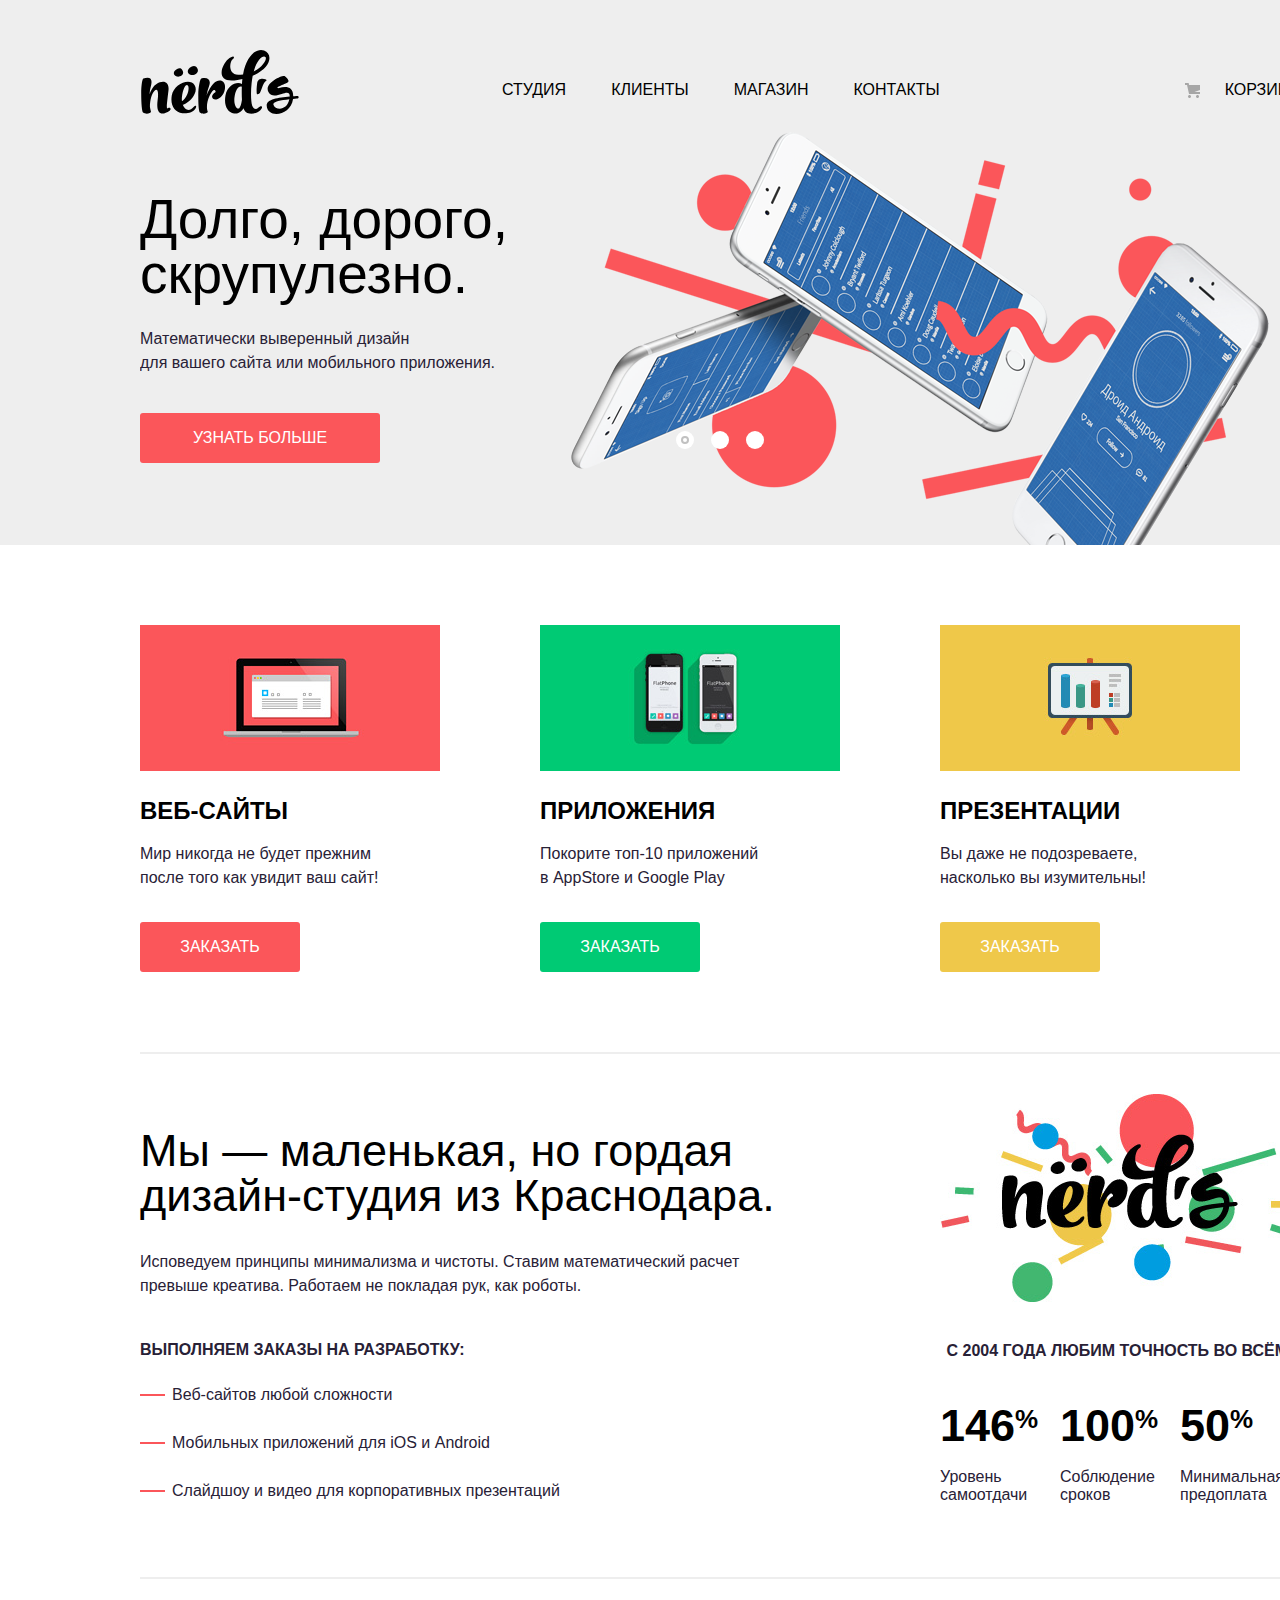
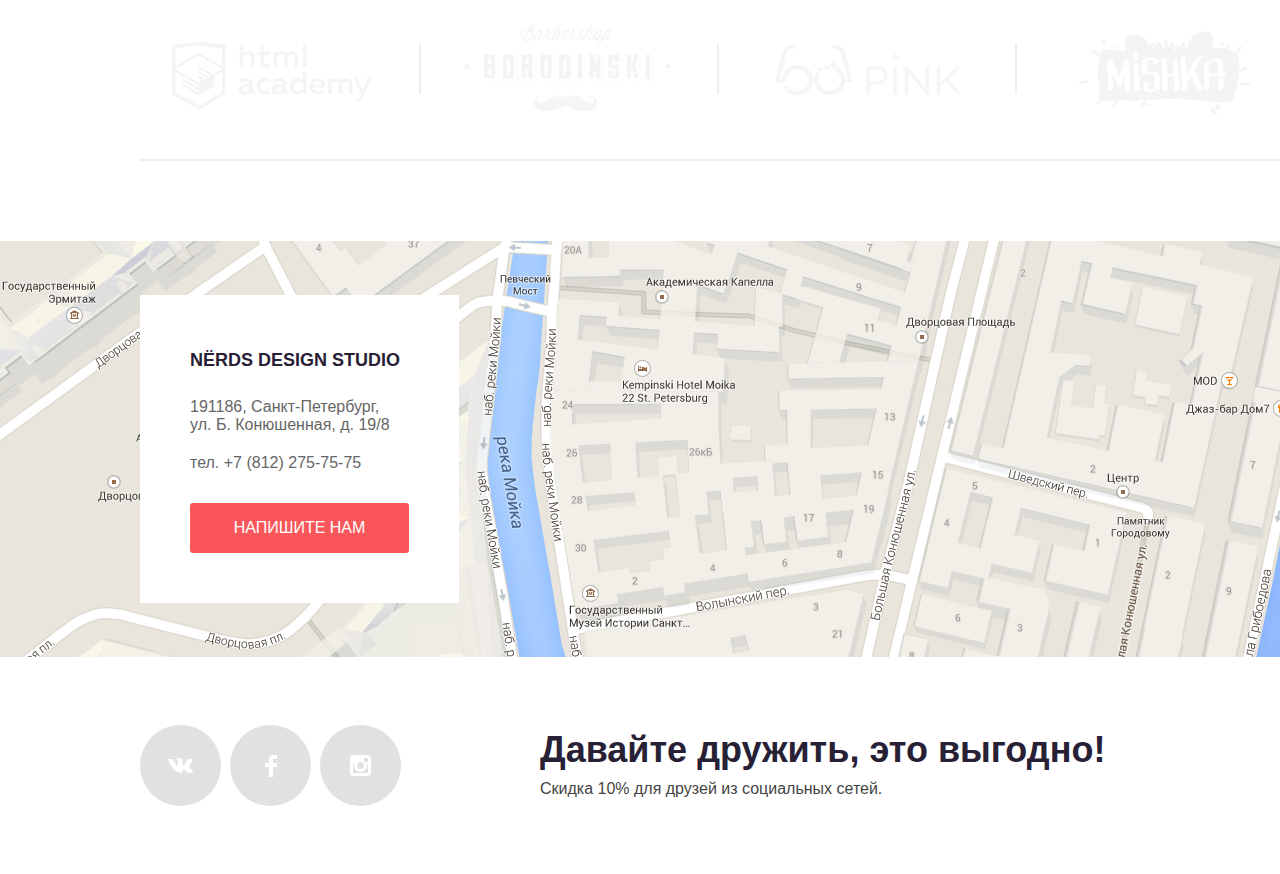
==== commit 6d1e1474: "Правки по защите" ====
--- a/index.html
+++ b/index.html
@@ -1,5 +1,5 @@
 <!DOCTYPE html>
-<html class="page" lang="ru">
+<html class="page page_index" lang="ru">
   <head>
     <meta charset="utf-8">
     <title>HTML Academy: Нёрдс</title>
@@ -8,217 +8,245 @@
     <link rel="apple-touch-icon" href="img/icon.png">
     <link rel="manifest" href="manifest.webmanifest">
     <link rel="stylesheet" href="css/normalize.css">
-    <link rel="stylesheet" href="css/style.css">
+    <link rel="stylesheet" href="css/style.min.css">
   </head>
 
-  <body class="page-body">
-
-    <header class="page-header">
-      <nav class="page-navigation container">
-        <a class="page-header-logo" title="Главная страница">
-          <img src="img/nerds-logo.svg" width="160" height="65" alt="Логотип студии Нёрдс">
+  <body class="page__body">
+
+    <header class="page-header page__header">
+      <nav class="page-header__navigation container">
+        <a class="link-wrapper page-header__logo" title="Главная страница">
+          <img class="page-header__logo-img" src="img/nerds-logo.svg" width="160" height="65" alt="Логотип студии Нёрдс">
         </a>
-        <ul class="site-navigation">
-          <li class="site-navigation-item">
-            <a class="site-navigation-link" href="#">Студия</a>
-          </li>
-          <li class="site-navigation-item">
-            <a class="site-navigation-link" href="#">Клиенты</a>
-          </li>
-          <li class="site-navigation-item">
-            <a class="site-navigation-link" href="catalog.html">Магазин</a>
-          </li>
-          <li class="site-navigation-item">
-            <a class="site-navigation-link" href="#">Контакты</a>
-          </li>
-          <li class="site-navigation-item">
-            <a class="site-navigation-link" href="#">
-              <img class="site-navigation-link-icon" src="img/cart.svg" width="15" height="15" alt="Значок корзины">Корзина
+        <ul class="site-navigation-list">
+          <li class="site-navigation-list__item">
+            <a class="site-navigation-list__link" href="#">Студия</a>
+          </li>
+          <li class="site-navigation-list__item">
+            <a class="site-navigation-list__link" href="#">Клиенты</a>
+          </li>
+          <li class="site-navigation-list__item">
+            <a class="site-navigation-list__link" href="catalog.html">Магазин</a>
+          </li>
+          <li class="site-navigation-list__item">
+            <a class="site-navigation-list__link" href="#">Контакты</a>
+          </li>
+          <li class="site-navigation-list__item">
+            <a class="site-navigation-list__link" href="#">
+              <img class="site-navigation-list__link-icon" src="img/cart.svg" width="15" height="15" alt="Значок корзины">Корзина
             </a>
           </li>
         </ul>
       </nav>
     </header>
 
-    <main class="page-main page-main-index">
+    <main class="page-main page-main_index page__main">
 
       <h1 class="visually-hidden">Дизайн-студия Нёрдс</h1>
 
-      <section class="slider">
+      <section class="slider page-main__slider">
         <h2 class="visually-hidden">Слайдер</h2>
-        <div class="container slider-inner">
-          <ul class="slider-list">
-            <li class="slider-item">
-              <img class="slider-img" src="img/slide-1.png" width="760" height="431" alt="Дизайн мобильных приложений">
-              <p class="slider-slogan">Долго, дорого,<br>скрупулезно.</p>
-              <p class="slider-desc">Математически выверенный дизайн<br> для вашего сайта или мобильного приложения.</p>
-              <a class="button button-slider" href="#">Узнать больше</a>
-            </li>
-            <li class="slider-item display-none">
-              <img src="img/slide-2.png" width="760" height="431" alt="Изображение моноблоков">
-              <p class="slider-slogan">Любим математику<br> как никто другой</p>
-              <p class="slider-desc">Никакого креатива, только математические формулы для<br> расчета идеальных пропорций.</p>
-              <a class="button button-slider" href="#">Узнать больше</a>
-            </li>
-            <li class="slider-item display-none">
-              <img src="img/slide-3.png" width="760" height="431" alt="Изображение планшета">
-              <p class="slider-slogan">Только ночь,<br> только хардкор</p>
-              <p class="slider-desc">Работать днем, как все? Мы против этого.<br> Ближе к полуночи работа только начинается.</p>
-              <a class="button button-slider" href="#">Узнать больше</a>
-            </li>
-          </ul>
-
-          <div class="slider-controls">
-            <button class="button-switch button-switch-current" type="button" aria-label="Первый слайд"></button>
-            <button class="button-switch" type="button" aria-label="Второй слайд"></button>
-            <button class="button-switch" type="button" aria-label="Третий слайд"></button>
+        <div class="slider__inner container">
+          <ul class="slider__list">
+            <li class="slider__item slider__item_first slider__item_visible">
+              <img class="slider__item-img" src="img/slide-1.png" width="760" height="431" alt="Дизайн мобильных приложений">
+              <div class="slider__item-inner">
+                <p class="slider__item-title">Долго, дорого,<br>скрупулезно.</p>
+                <p class="slider__item-desc">Математически выверенный дизайн<br> для вашего сайта или мобильного приложения.</p>
+                <a class="button button_slider slider__item-button" href="#">Узнать больше</a>
+              </div>
+            </li>
+            <li class="slider__item slider__item_second">
+              <img class="slider__item-img" src="img/slide-2.png" width="760" height="431" alt="Изображение моноблоков">
+              <div class="slider__item-inner">
+                <p class="slider__item-title">Любим математику<br> как никто другой</p>
+                <p class="slider__item-desc">Никакого креатива, только математические формулы для<br> расчета идеальных пропорций.</p>
+                <a class="button button_slider slider__item-button" href="#">Узнать больше</a>
+              </div>
+            </li>
+            <li class="slider__item slider__item_third">
+              <img class="slider__item-img" src="img/slide-3.png" width="760" height="431" alt="Изображение планшета">
+              <div class="slider__item-inner">
+                <p class="slider__item-title">Только ночь,<br> только хардкор</p>
+                <p class="slider__item-desc">Работать днем, как все? Мы против этого.<br> Ближе к полуночи работа только начинается.</p>
+                <a class="button button_slider slider__item-button" href="#">Узнать больше</a>
+              </div>
+            </li>
+          </ul>
+
+          <div class="slider__controls">
+            <button class="button-switch button-switch_first button-switch_current" type="button" aria-label="Первый слайд"></button>
+            <button class="button-switch button-switch_second" type="button" aria-label="Второй слайд"></button>
+            <button class="button-switch button-switch_third" type="button" aria-label="Третий слайд"></button>
           </div>
         </div>
       </section>
 
-      <section class="services container">
-        <h2 class="visually-hidden">Услуги</h2>
-        <ul class="services-list">
-          <li class="service-item">
-            <img class="service-item-img" src="img/web-sites.png" width="300" height="146" alt="Веб-сайты">
-            <h3 class="service-item-title">Веб-сайты</h3>
-            <p class="service-item-desc">Мир никогда не будет прежним<br> после того как увидит ваш сайт!</p>
-            <a class="button button-services" href="#">Заказать</a>
-          </li>
-          <li class="service-item">
-            <img class="service-item-img" src="img/applications.png" width="300" height="146" alt="Приложения">
-            <h3 class="service-item-title">Приложения</h3>
-            <p class="service-item-desc">Покорите топ-10 приложений<br> в AppStore и Google Play</p>
-            <a class="button button-services button-green" href="#">Заказать</a>
-          </li>
-          <li class="service-item">
-            <img class="service-item-img" src="img/presentations.png" width="300" height="146" alt="Презентации">
-            <h3 class="service-item-title">Презентации</h3>
-            <p class="service-item-desc">Вы даже не подозреваете,<br> насколько вы изумительны!</p>
-            <a class="button button-services button-yellow" href="#">Заказать</a>
-          </li>
-        </ul>
-      </section>
-
-      <div class="index-columns container">
-        <section class="about">
-          <h2 class="visually-hidden">О нас</h2>
-          <b class="about-title">Мы — маленькая, но гордая дизайн-студия из Краснодара.</b>
-          <p class="about-paragraph">Исповедуем принципы минимализма и чистоты. Ставим математический расчет<br> превыше креатива. Работаем не
-            покладая рук, как роботы.</p>
-          <b class="about-desc">Выполняем заказы на разработку:</b>
-          <ul class="about-list">
-            <li class="about-item">Веб-сайтов любой сложности</li>
-            <li class="about-item">Мобильных приложений для iOS и Android</li>
-            <li class="about-item">Слайдшоу и видео для корпоративных презентаций</li>
+      <div class="container">
+        <section class="services">
+          <h2 class="visually-hidden">Услуги</h2>
+          <ul class="services__list">
+            <li class="service__item">
+              <div class="service-card">
+                <img class="service-card__img" src="img/web-sites.png" width="300" height="146" alt="Веб-сайты">
+                <h3 class="service-card__title">Веб-сайты</h3>
+                <p class="service-card__desc">Мир никогда не будет прежним<br> после того как увидит ваш сайт!</p>
+                <a class="button service-card__button button_service-card" href="#">Заказать</a>
+              </div>
+            </li>
+            <li class="service__item">
+              <div class="service-card">
+                <img class="service-card__img" src="img/applications.png" width="300" height="146" alt="Приложения">
+                <h3 class="service-card__title">Приложения</h3>
+                <p class="service-card__desc">Покорите топ-10 приложений<br> в AppStore и Google Play</p>
+                <a class="button service-card__button button_service-card button_green" href="#">Заказать</a>
+              </div>
+            </li>
+            <li class="service__item">
+              <div class="service-card">
+                <img class="service-card__img" src="img/presentations.png" width="300" height="146" alt="Презентации">
+                <h3 class="service-card__title">Презентации</h3>
+                <p class="service-card__desc">Вы даже не подозреваете,<br> насколько вы изумительны!</p>
+                <a class="button service-card__button button_service-card button_yellow" href="#">Заказать</a>
+              </div>
+            </li>
           </ul>
         </section>
 
-        <section class="results">
-          <h2 class="visually-hidden">Наши результаты</h2>
-          <img class="results-img" src="img/nerds-logo-color.png" width="360" height="208" alt="Логотип дизайн-студии Нёрдс">
-          <!-- TODO: Подумать как сделать общий класс .about-desc здесь и в секции .about -->
-          <b class="about-desc results-title">С 2004 года любим точность во всём:</b>
-          <ul class="results-list">
-            <li class="result-item">
-              146<sup class="result-item-percent">%</sup>
-              <p class="result-item-desc">Уровень самоотдачи</p>
-            </li>
-            <li class="result-item">
-              100<sup class="result-item-percent">%</sup>
-              <p class="result-item-desc">Соблюдение сроков</p>
-            </li>
-            <li class="result-item">
-              50<sup class="result-item-percent">%</sup>
-              <p class="result-item-desc">Минимальная предоплата</p>
+        <div class="page-main__about-and-results">
+          <section class="about page-main__about">
+            <h2 class="visually-hidden">О нас</h2>
+            <b class="about__title">Мы — маленькая, но гордая дизайн-студия из Краснодара.</b>
+            <!-- В учебных целях делаем вид, что разметка приходит из CMS -->
+            <div class="cms-content">
+              <p class="margin-bottom-40px">Исповедуем принципы минимализма и чистоты. Ставим математический расчет<br> превыше креатива. Работаем не
+                покладая рук, как роботы.</p>
+              <h4>Выполняем заказы на разработку:</h4>
+              <ul>
+                <li>Веб-сайтов любой сложности</li>
+                <li>Мобильных приложений для iOS и Android</li>
+                <li>Слайдшоу и видео для корпоративных презентаций</li>
+              </ul>
+            </div>
+          </section>
+
+          <section class="results">
+            <h2 class="visually-hidden">Наши результаты</h2>
+            <img class="results__img" src="img/nerds-logo-color.png" width="360" height="208" alt="Логотип дизайн-студии Нёрдс">
+            <b class="results__title">С 2004 года любим точность во всём:</b>
+            <ul class="results__list">
+              <li class="result__item">
+                146<sup class="result__item-percent">%</sup>
+                <p class="result__item-desc">Уровень самоотдачи</p>
+              </li>
+              <li class="result__item">
+                100<sup class="result__item-percent">%</sup>
+                <p class="result__item-desc">Соблюдение сроков</p>
+              </li>
+              <li class="result__item">
+                50<sup class="result__item-percent">%</sup>
+                <p class="result__item-desc">Минимальная предоплата</p>
+              </li>
+            </ul>
+          </section>
+        </div>
+
+        <section class="parnters">
+          <h2 class="visually-hidden">Наши партнёры</h2>
+          <ul class="showcase-list parnters__list">
+            <li class="showcase__item">
+              <a class="showcase__link showcase__link_html-academy" href="https://htmlacademy.ru/intensive/htmlcss" aria-label="HTML Academy">
+                <img src="img/htmlacademy-logo.svg" width="199" height="68" alt="Логотип HTML Academy">
+              </a>
+            </li>
+            <li class="showcase__item">
+              <a class="showcase__link showcase__link_barbershop" href="#" aria-label="Барбершоп Бородинский">
+                <img src="img/barbershop-logo.svg" width="209" height="90" alt="Логотип барбершопа Бородинский">
+              </a>
+            </li>
+            <li class="showcase__item">
+              <a class="showcase__link showcase__link_pink" href="#" aria-label="Pink">
+                <img src="img/pink-logo.svg" width="185" height="52" alt="Логотип Pink">
+              </a>
+            </li>
+            <li class="showcase__item">
+              <a class="showcase__link showcase__link_mishka" href="#" aria-label="Mishka">
+                <img src="img/mishka-logo.svg" width="173" height="84" alt="Логотип Mishka">
+              </a>
             </li>
           </ul>
         </section>
       </div>
-
-      <section class="partners container">
-        <h2 class="visually-hidden">Наши партнёры</h2>
-        <ul class="partners-list">
-          <li class="partner-item">
-            <a class="partner-link partner-link-html-academy" href="https://htmlacademy.ru/intensive/htmlcss" aria-label="HTML Academy">
-              <img src="img/htmlacademy-logo.svg" width="199" height="68" alt="Логотип HTML Academy">
-            </a>
-          </li>
-          <li class="partner-item">
-            <a class="partner-link partner-link-barbershop" href="#" aria-label="Барбершоп Бородинский">
-              <img src="img/barbershop-logo.svg" width="209" height="90" alt="Логотип барбершопа Бородинский">
-            </a>
-          </li>
-          <li class="partner-item">
-            <a class="partner-link partner-link-pink" href="#" aria-label="Pink">
-              <img src="img/pink-logo.svg" width="185" height="52" alt="Логотип Pink">
-            </a>
-          </li>
-          <li class="partner-item">
-            <a class="partner-link partner-link-mishka" href="#" aria-label="Mishka">
-              <img src="img/mishka-logo.svg" width="173" height="84" alt="Логотип Mishka">
-            </a>
-          </li>
-        </ul>
+    </main>
+
+    <footer class="page-footer page__footer">
+      <section class="contacts page-footer__contacts">
+        <h2 class="visually-hidden">Наши контакты</h2>
+        <iframe class="contacts__map" src="https://www.google.com/maps/embed?pb=!1m18!1m12!1m3!1d499.65543116648206!2d30.323051935369932!3d59.938418857941336!2m3!1f0!2f0!3f0!3m2!1i1024!2i768!4f13.1!3m3!1m2!1s0x469631fefe102551%3A0x19e070ca4ac35ecd!2sNerds!5e0!3m2!1sru!2sru!4v1614426610044!5m2!1sru!2sru" height="416" loading="lazy" title="Офис компании по адресу ул. Большая Конюшенная 19/8, Санкт-Петербург"></iframe>
+        <div class="contacts__inner container">
+          <div class="popup contacts__popup">
+            <b class="popup__title">nёrds design studio</b>
+            <div class="popup__content">
+              <p class="popup__text">191186, Санкт-Петербург,<br>
+                ул. Б. Конюшенная, д. 19/8</p>
+              <p class="popup__text">тел.<a class="popup__phone" href="tel:+78122757575"> +7 (812) 275-75-75</a></p>
+            </div>
+            <a class="button popup__button" href="contact.html">Напишите нам</a>
+          </div>
+        </div>
       </section>
-    </main>
-
-    <footer class="page-footer">
-      <section class="contacts">
-        <h2 class="visually-hidden">Наши контакты</h2>
-        <img class="contacts-map" src="img/map.png" width="1440" height="416"  alt="Карта проезда">
-        <div class="contacts-inner container">
-          <img class="contacts-map-marker" src="img/map-marker.png" width="231" height="190" alt="Метка на карте">
-          <div class="contacts-popup">
-            <b class="contacts-popup-title">nёrds design studio</b>
-            <p class="contacts-popup-desc">191186, Санкт-Петербург,<br>
-                ул. Б. Конюшенная, д. 19/8</p>
-            <p class="contacts-popup-tel">тел. +7 (812) 275-75-75</p>
-            <a class="button button-popup" href="#">Напишите нам</a>
-          </div>
-        </div>
-      </section>
-
-        <div class="footer-wrap container">
-          <ul class="social-list">
-            <li class="social-list-item">
+        <div class="page-footer__inner container">
+          <ul class="social-list page-footer__social-list">
+            <li class="social-list__item">
               <a class="button-round" href="#" title="Группа ВКонтакте">
-                  <img class="button-icon" src="img/vk-icon.svg" width="26" height="15" alt="Логотип Вконтакте">
-              </a>
-            </li>
-            <li class="social-list-item">
+                  <img class="button-round__icon" src="img/vk-icon.svg" width="26" height="15" alt="Логотип Вконтакте">
+              </a>
+            </li>
+            <li class="social-list__item">
               <a class="button-round" href="#" title="Группа Фейсбук">
-                  <img class="button-icon" src="img/fb-icon.svg" width="12" height="22" alt="Логотип Фейсбук">
-              </a>
-            </li>
-            <li class="social-list-item">
+                  <img class="button-round__icon" src="img/fb-icon.svg" width="12" height="22" alt="Логотип Фейсбук">
+              </a>
+            </li>
+            <li class="social-list__item">
               <a class="button-round" href="#" title="Инстаграм">
-                  <img class=" button-icon" src="img/insta-icon.svg" width="21" height="21" alt="Логотип Инстаграм">
-              </a>
-            </li>
-          </ul>
-          <div class="footer-tagline">
-            <p class="footer-tagline-title">Давайте дружить, это выгодно!</p>
-            <p class="footer-tagline-desc">Скидка 10% для друзей из социальных сетей.</p>
+                  <img class=" button-round__icon" src="img/insta-icon.svg" width="21" height="21" alt="Логотип Инстаграм">
+              </a>
+            </li>
+          </ul>
+          <div class="page-footer__cta">
+            <p class="page-footer__cta-title">Давайте дружить, это выгодно!</p>
+            <p class="page-footer__cta-desc">Скидка 10% для друзей из социальных сетей.</p>
           </div>
         </div>
     </footer>
 
-    <div class="modal display-none">
-      <h2 class="modal-title">Напишите нам</h2>
-      <form class="modal-form" action="https://echo.htmlacademy.ru" method="POST">
-        <label class="modal-form-label">Ваше имя:
-          <input class="input input-field" type="text" name="fullname" placeholder="Имя Фамилия">
-        </label>
-        <label class="modal-form-label">Ваш email:
-          <input class="input input-field" type="email" name="email" placeholder="email@example.com">
-        </label>
-        <label class="modal-form-label">Текст письма:<br>
-          <textarea class="textarea textarea-field" name="message" placeholder="В свободной форме"></textarea>
-        </label>
-        <button class="button button-modal">Отправить</button>
-      </form>
-      <button class="modal-close" aria-label="Закрыть окно" type="button"></button>
+    <div class="modal" data-name="write-us">
+      <h2 class="modal__title">Напишите нам</h2>
+      <div class="write-us-modal modal__content">
+        <form class="write-us-modal__form" action="https://echo.htmlacademy.ru" method="POST">
+          <div class="write-us-modal__form-field">
+            <label class="write-us-modal__form-label">Ваше имя:
+              <input class="input-text write-us-modal__name write-us-modal__form-control" type="text" name="fullname" placeholder="Имя Фамилия" required>
+            </label>
+          </div>
+          <div class="write-us-modal__form-field">
+            <label class="write-us-modal__form-label">Ваш email:
+              <input class="input-text write-us-modal__email write-us-modal__form-control" type="email" name="email" placeholder="email@example.com" required>
+            </label>
+          </div>
+          <div class="write-us-modal__form-field write-us-modal__form-field_message-text">
+            <label class="write-us-modal__form-label">Текст письма:
+              <textarea class="input-text input-text_message-text write-us-modal__form-control" name="message" placeholder="В свободной форме" required></textarea>
+            </label>
+          </div>
+          <button class="button button_write-us-modal-button write-us-modal__button" type="submit">Отправить</button>
+        </form>
+      </div>
+      <button class="modal__close-button button-wrapper button_modal-close-button" type="button" aria-label="Закрыть окно">
+        <img src="/img/close-cross.svg" width="21" height="21" alt="Значок закрыть">
+      </button>
     </div>
+
+    <script src="js/script.min.js"></script>
   </body>
 </html>
--- a/css/style.min.css
+++ b/css/style.min.css
@@ -0,0 +1 @@
+@font-face{font-family:"Roboto";src:url(../fonts/roboto.woff2) format("woff2"),url(../fonts/roboto.woff) format(" woff");font-weight:400;font-style:normal}@font-face{font-family:"Roboto";src:url(../fonts/robotomedium.woff2) format("woff2"),url(../fonts/robotomedium.woff) format("woff");font-weight:500;font-style:normal}@font-face{font-family:"Roboto";src:url(../fonts/robotobold.woff2) format("woff2"),url(../fonts/robotobold.woff) format("woff");font-weight:700;font-style:normal}:root{--color-cornflower-blue-50:rgba(100,149,237,0.5);--color-silver-chalice:#a5a5a5;--color-silver-chalice-dark:#ababab;--color-silver-chalice-30:rgba(166,166,166,0.3);--color-thunder:#231f20;--color-black:#000;--color-gray:#eee;--color-white:#fff;--color-white-30:rgba(255,255,255,0.3);--color-black-10:rgba(0,0,0,0.1);--color-black-15:rgba(0,0,0,0.15);--color-black-25:rgba(0,0,0,0.25);--color-black-30:rgba(0,0,0,0.3);--color-black-40:rgba(0,0,0,0.4);--color-black-60:rgba(0,0,0,0.6);--color-steel-gray:#282136;--color-swamp-10:rgba(0,1,1,0.1);--color-gray-light:#a6a6a6;--color-mercury:#e1e1e1;--color-carnation:#fb565a;--color-cinnabar:#e74246;--color-valencia:#d7373b;--color-caribbean-green:#00ca74;--color-jade:#00bc6c;--color-jade-dark:#00aa62;--color-ronchi:#efc84a;--color-tulip-tree:#eab534;--color-fire-bush:#e5a722;--color-tundora:#444;--color-tundora-50:rgba(68,68,68,0.5);--color-tundora-dark:#4d4d4d;--color-dove-gray:#666;--color-iron:#d7dcdf;--color-iron-light:#d7dcde;--color-silver-sand:#b4b9bb;--color-alto-dark:#dfdfdf;--color-alto-light:#d5d5d5;--color-alto:#dbdbdb;--color-silver:#c1c1c1;--time-microinteraction:100ms}.about__title{display:block;margin:0 0 32px;color:var(--color-black);font-size:45px;line-height:45px;font-weight:500}@keyframes shake{0%,100%{transform:translateX(0)}10%,30%,50%,70%,90%{transform:translateX(-10px)}20%,40%,60%,80%{transform:translateX(10px)}}@keyframes bounce{0%{transform:translateY(-2000px)}70%{transform:translateY(30px)}90%{transform:translateY(-10px)}100%{transform:translateY(0)}}.button{display:inline-flex;align-items:center;justify-content:center;box-sizing:border-box;height:50px;padding:0 20px;vertical-align:baseline;transition:background-color var(--time-microinteraction),color var(--time-microinteraction);text-transform:uppercase;text-decoration:none;user-select:none;cursor:pointer;outline:0;color:var(--color-white);border:0;border-radius:3px;background-color:var(--color-carnation);font-weight:500;font-size:16px;line-height:18px}.button:hover,.button:focus-visible{background-color:var(--color-cinnabar)}.button:active{color:var(--color-white-30);background-color:var(--color-valencia);box-shadow:inset 0 3px 0 var(--color-swamp-10)}.button:focus-visible{box-shadow:0 0 0 4px var(--color-cornflower-blue-50)}button.button:not(:disabled){cursor:pointer}a.button:not([href]){cursor:auto}.button_gray{color:var(--color-black);background-color:var(--color-gray)}.button_gray:hover,.button_gray:focus-visible{background-color:var(--color-alto-dark)}.button_gray:active{color:var(--color-black-30);background-color:var(--color-gray)}.button_green{background-color:var(--color-caribbean-green)}.button_green:hover,.button_green:focus-visible{background-color:var(--color-jade)}.button_green:active{background-color:var(--color-jade-dark)}.button_yellow{background-color:var(--color-ronchi)}.button_yellow:hover,.button_yellow:focus-visible{background-color:var(--color-tulip-tree)}.button_yellow:active{background-color:var(--color-fire-bush)}.button_outlined{transition:border-color var(--time-microinteraction);border:3px solid var(--color-alto)}.button_outlined,.button_outlined:hover,.button_outlined:active{background-color:transparent}.button_outlined,.button_outlined:active{box-shadow:none}.button_outlined.button_gray{border-color:var(--color-gray)}.button_outlined.button_gray:hover,.button_outlined.button_gray:focus-visible{border-color:var(--color-alto-dark)}.button_outlined.button_gray:active{border-color:var(--color-gray)}.button_service-card{width:160px}.button_slider{width:240px}.button_template{width:200px}.button_pagination-next{width:260px}.button_filters{width:260px;margin-top:48px}.button_write-us-modal-button{width:259px}.button_pagination{width:50px}.button-round{--size:81px;display:inline-flex;align-items:center;justify-content:center;width:var(--size);height:var(--size);vertical-align:top;transition:background-color var(--time-microinteraction);user-select:none;outline:0;border-radius:100%;background-color:var(--color-mercury)}button.button-round:not(:disabled){cursor:pointer}a.button-round:not([href]){cursor:auto}.button-round:hover,.button-round:focus-visible{background-color:var(--color-cinnabar)}.button-round:active{background-color:var(--color-valencia);box-shadow:inset 0 3px 0 var(--color-swamp-10)}.button-round:active .button-round__icon{opacity:.3;background-color:var(--color-valencia);box-shadow:inset 0 3px 0 var(--color-swamp-10)}.button-round:focus-visible{box-shadow:0 0 0 4px var(--color-cornflower-blue-50)}.button-round__icon{transition:opacity var(--time-microinteraction);pointer-events:none}.button-switch{--size:18px;position:relative;width:var(--size);height:var(--size);padding:0;cursor:pointer;user-select:none;outline:0;border:0;border-radius:50%;background-color:var(--color-white)}.button-switch:focus-visible{box-shadow:0 0 0 4px var(--color-cornflower-blue-50)}.button-switch::before{--size:8px;position:absolute;right:5px;bottom:5px;box-sizing:border-box;width:var(--size);height:var(--size);visibility:hidden;content:"";transition:opacity var(--time-microinteraction),border-color var(--time-microinteraction);border:2px solid var(--color-silver);border-radius:50%}.button-switch_current::before{visibility:visible}.button-switch:hover::before,.button-switch:focus-visible::before{border-color:var(--color-tundora-dark)}.button-switch:active::before{opacity:.5}.button-wrapper{display:inline-flex;padding:0;vertical-align:top;outline:0;border:0;background-color:transparent}.button-wrapper:not(:disabled),.button-wrapper[href]{cursor:pointer}.button-wrapper:focus-visible{box-shadow:0 0 0 4px var(--color-cornflower-blue-50)}.button-wrapper>*{pointer-events:none}.button_modal-close-button:hover,.button_modal-close-button:focus-visible{opacity:1}.button_modal-close-button:active{opacity:.1}.catalog-list{display:grid;grid-template-columns:1fr 1fr;column-gap:42px;row-gap:30px;margin:0 0 55px;padding:0;list-style:none}.catalog-list-item:hover,.catalog-list-item:focus{box-shadow:0 6px 15px var(--color-black-25);border-color:transparent}.contacts{position:relative;height:416px;background-color:var(--color-gray);background-image:url(/img/map.png);background-repeat:no-repeat;background-position:center}.contacts__inner{position:absolute;top:0;right:0;bottom:0;left:0;pointer-events:none}.contacts__map-marker{position:absolute;bottom:142px;right:245px;pointer-events:auto}.contacts__map{width:100%;height:416px;object-fit:cover;border:0}.contacts__popup{position:absolute;bottom:54px;left:0;pointer-events:auto}.fieldset{margin:0;padding:0;border:0}.fieldset_price{margin:0 0 54px;padding:0;border:0}.fieldset_grid{margin:0 0 43px}.fieldset__title{margin:0 0 14px;padding:0;text-transform:uppercase;color:var(--color-black);font-size:18px;line-height:30px;font-weight:700}.fieldset__list{display:flex;flex-direction:column;row-gap:15px;margin:0;padding:0;list-style:none}.fieldset__title_price{margin:0 0 48px}.input-checkbox{display:flex;align-items:flex-start}.input-checkbox-control:disabled+.input-checkbox-label-wrapper{opacity:.1}.input-checkbox-control:disabled+.input-checkbox-label-wrapper .input-checkbox-button{opacity:1}.input-checkbox-control:focus-visible+.input-checkbox-label-wrapper .input-checkbox-button{opacity:1;box-shadow:0 0 0 4px var(--color-cornflower-blue-50)}.input-checkbox-control:checked+.input-checkbox-label-wrapper .input-checkbox-button{background-image:url(../img/checkbox-on.svg);background-repeat:no-repeat}.input-checkbox-label-wrapper{display:flex;align-items:flex-start;column-gap:11px;cursor:pointer;transition:opacity 100ms}.input-checkbox-label-wrapper:hover .input-checkbox-button{opacity:1}.input-checkbox-button{display:flex;align-items:center;justify-content:center;box-sizing:border-box;width:25px;height:23px;opacity:.4;outline:0;background-image:url(../img/checkbox-off.svg);background-repeat:no-repeat}.input-double-range__slider{display:flex;align-items:center;height:80px;margin-bottom:14px;padding:0 22px;border-radius:3px;background-color:var(--color-gray)}.input-double-range__track{position:relative;width:100%;height:2px;background-color:var(--color-iron);background-image:linear-gradient(to left,transparent 30%,var(--color-caribbean-green) 30%,var(--color-caribbean-green) 100%,transparent 100%)}.input-double-range__button{--size:20px;position:absolute;top:50%;width:var(--size);height:var(--size);padding:0;cursor:pointer;transform:translate(-50%,-50%);transition:background-color var(--time-microinteraction);outline:0;border:8px solid var(--color-white);background-color:var(--color-silver-chalice-dark);border-radius:50%;box-shadow:0 2px 1px var(--color-black-15)}.input-double-range__button:hover,.input-double-range__button:focus-visible{background-color:var(--color-tundora-dark)}.input-double-range__button:focus-visible{box-shadow:0 0 0 4px var(--color-cornflower-blue-50)}.input-double-range__button_min{left:0}.input-double-range__button_max{left:70%}.input-double-range__control{box-sizing:border-box;width:80px;height:38px;margin-left:8px;outline:0;text-align:center;border:0;border-radius:3px;background-color:var(--color-gray)}.input-double-range__control:focus-visible{box-shadow:0 0 0 4px var(--color-cornflower-blue-50)}input[type="number"]::-webkit-outer-spin-button,input[type="number"]::-webkit-inner-spin-button{-webkit-appearance:none}input[type='number'],input[type="number"]:hover,input[type="number"]:focus{appearance:none;-moz-appearance:textfield}.input-double-range__controls-wrapper{display:flex;justify-content:space-between}.input-double-range__label{line-height:22px;text-transform:uppercase}.radio-controls .form-filters-title{margin-bottom:13px}.input-radio{display:flex;align-items:flex-start}.input-radio-control:disabled+.input-radio-label-wrapper{opacity:.1}.input-radio-control:disabled+.input-radio-label-wrapper .input-radio-button{opacity:1}.input-radio-control:focus-visible+.input-radio-label-wrapper .input-radio-button{opacity:1;box-shadow:0 0 0 4px var(--color-cornflower-blue-50)}.input-radio-control:checked+.input-radio-label-wrapper .input-radio-button::before{visibility:visible}.input-radio-label-wrapper{display:flex;align-items:flex-start;column-gap:11px;cursor:pointer;transition:opacity 100ms}.input-radio-label-wrapper:hover .input-radio-button{opacity:1}.input-radio-button{--size:25px;display:flex;align-items:center;justify-content:center;box-sizing:border-box;width:var(--size);height:var(--size);opacity:.4;outline:0;border:4px solid var(--color-tundora-dark);border-radius:50%}.input-radio-button::before{--size:9px;display:block;visibility:hidden;width:var(--size);height:var(--size);content:"";border-radius:50%;background-color:var(--color-tundora-dark)}.input-text{box-sizing:border-box;height:50px;padding:16px;resize:none;border:2px solid var(--color-iron-light);border-radius:3px;line-height:18px}.input-text:hover{border-color:var(--color-silver-sand)}.input-text:focus{border-color:var(--color-black)}.input-text:focus-visible{box-shadow:0 0 0 4px var(--color-cornflower-blue-50)}.input-text::placeholder{color:var(--color-tundora-50)}.input-text:focus::placeholder{color:var(--color-tundora)}.textarea::placeholder{color:var(--color-tundora-50)}.textarea:focus::placeholder{color:var(--color-tundora)}.input-text:not(:placeholder-shown):invalid{color:var(--color-cinnabar);border-color:var(--color-cinnabar)}.input-text_message-text{height:118px}.link-wrapper{display:inline-flex;text-decoration:inherit;vertical-align:top;color:inherit;font:inherit}.modal{position:fixed;top:0;right:0;bottom:0;left:0;z-index:25;display:none;box-sizing:border-box;width:960px;height:590px;margin:auto;padding:63px 90px 82px 100px;background-color:var(--color-white);box-shadow:0 20px 40px var(--color-black-40)}.modal_visible{display:block;animation:bounce .6s}.modal_error{animation:bounce .6s,shake .6s}.modal__close-button{position:absolute;top:78px;right:90px;display:block;cursor:pointer;opacity:.3}.modal__title{margin:0 0 37px;color:var(--color-black);font-size:45px;line-height:53px;font-weight:700}.page{height:100%;color:var(--color-steel-gray);font-family:"Roboto","Arial",sans-serif;font-size:16px;line-height:24px;font-weight:400}.page_modal-visible{overflow:hidden}.page__body{overflow-x:hidden;min-width:1440px;min-height:100%;margin:0;display:grid;grid-template-rows:min-content 1fr min-content;align-content:start}.page-header{display:flex;height:114px;background-color:var(--color-gray)}.page-header__navigation{display:flex;align-items:flex-end;width:1160px;line-height:30px;font-weight:500}.page-header__logo{margin-right:202px;outline:0}.page-header__logo:hover,.page-header__logo:focus-visible{opacity:.7}.page-header__logo[href]:active{opacity:.3}.page-header__logo:focus-visible{box-shadow:0 0 0 4px var(--color-cornflower-blue-50)}.page-header__logo-img{display:inline-flex;vertical-align:top}.page-main_index{padding-bottom:80px}.page-main__slider{margin-bottom:80px}.page-main__about-and-results{display:grid;grid-template-columns:660px 360px;gap:140px;margin-bottom:73px}.page-main__about{margin-top:34px}.page-main__inner-page-header{background-color:var(--color-gray)}.page-main__inner-page-title{margin:0 0 25px;padding-top:80px;padding-bottom:108px;text-align:center;color:var(--color-black);font-size:55px;line-height:55px;font-weight:500}.pagination-list{display:flex;flex-wrap:wrap;column-gap:11px;margin:0;padding:0;list-style:none}.pagination-list{display:flex;flex-wrap:wrap;column-gap:11px;margin:0;padding:0;list-style:none}.popup{display:flex;flex-direction:column;box-sizing:border-box;width:319px;height:308px;padding:50px;background-color:var(--color-white)}.popup__title{display:block;margin-bottom:23px;text-transform:uppercase;color:var(--color-steel-gray);font-size:18px;line-height:30px;font-weight:700}.popup__content{display:flex;flex-direction:column;align-items:flex-start;row-gap:20px}.popup__text{margin:0;color:var(--color-dove-gray);line-height:18px}.popup__phone{text-decoration:none;color:var(--color-dove-gray);line-height:18px}.popup__button{margin-top:auto}.results{display:flex;flex-direction:column}.results__list{display:grid;grid-template-columns:1fr 1fr 1fr;margin:0;padding:0;list-style:none}.results__img{display:block;margin-bottom:37px}.results__title{align-self:center;margin:0 0 31px;text-transform:uppercase}.result__item{color:var(--color-black);font-size:45px;line-height:64px;font-weight:700}.result__item-percent{font-size:26px;line-height:40px;font-weight:700}.result__item-desc{margin:10px 0 0;color:var(--color-steel-gray);font-size:16px;line-height:18px;font-weight:400}.service-card{margin:0 0 80px}.service-card__img{display:block;margin-bottom:25px}.service-card__title{margin:0 0 16px;padding:0;text-transform:uppercase;color:var(--color-black);font-size:24px;line-height:30px;font-weight:700}.service-card__button{margin-top:16px}.services{margin:0 0 40px}.services::after{content:"";display:block;background-color:var(--color-gray);width:1160px;height:2px}.services__list{display:flex;flex-wrap:wrap;justify-content:space-between;width:1100px;margin:0;padding:0;list-style:none}.showcase-list{--border:2px solid var(--color-gray);display:flex;flex-wrap:wrap;align-items:center;margin:0;padding:0;list-style:none;border-top:var(--border);border-bottom:var(--border)}.showcase__item{position:relative}.showcase__item::after{position:absolute;top:50%;width:2px;height:50px;content:"";transform:translateY(-50%);background-color:var(--color-gray)}.showcase__item:nth-child(4n)::after{content:none}.showcase__link{display:inline-flex;box-sizing:border-box;height:180px;vertical-align:top;opacity:.2;outline:0}.showcase__link:hover,.showcase__link:focus-visible{opacity:1}.showcase__link:active{opacity:.1}.showcase__link:focus-visible{box-shadow:0 0 0 4px var(--color-cornflower-blue-50)}.showcase__link_html-academy{width:279px;padding:63px 0 0 32px}.showcase__link_barbershop{width:298px;padding:46px 0 0 45px}.showcase__link_pink{width:298px;padding:65px 0 0 58px}.showcase__link_mishka{width:277px;padding:52px 0 0 63px}.site-navigation-list{display:flex;flex-wrap:wrap;align-items:flex-end;flex-grow:1;column-gap:45px;margin:0;padding:0 0 9px;list-style:none}.site-navigation-list .site-navigation-list__item:last-child{margin-left:auto}.site-navigation-list__link{display:inline-flex;align-items:center;column-gap:25px;vertical-align:top;text-decoration:none;text-transform:uppercase;outline:0;color:var(--color-black);font-size:16px;line-height:30px;font-weight:500}.site-navigation-list__link:hover,.site-navigation-list__link:focus-visible{color:var(--color-carnation)}.site-navigation-list__link:active{color:var(--color-black-30)}.site-navigation-list__link:focus-visible{outline:var(--color-cornflower-blue-50) 4px solid;outline-offset:3px}.site-navigation-list__link_current{position:relative}.site-navigation-list__link_current::after{position:absolute;bottom:-13px;width:100%;content:"";border-bottom:2px solid var(--color-carnation)}.slider{min-height:431px;background-color:var(--color-gray)}.slider__inner{position:relative}.slider__list{margin:0;padding:0;list-style:none}.slider__item{position:relative;overflow:hidden;display:none;box-sizing:border-box;min-height:431px;padding:78px 0}.slider__item_visible{display:block}.slider__item-img{position:absolute;top:0;right:3px}.slider__item-inner{position:relative;z-index:1;max-width:536px}.slider__item-title{margin:0 0 25px;color:var(--color-black);font-size:55px;line-height:55px;font-weight:500}.slider__item-desc{margin:0}.slider__item-button{margin-top:38px}.slider__controls{position:absolute;bottom:96px;left:50%;z-index:20;display:flex;column-gap:17px;transform:translateX(-50%)}.social-list{display:flex;column-gap:9px;margin:0;padding:0;list-style:none}.sort{display:flex;flex-direction:row;align-items:center;margin-bottom:48px}.sort__title{margin:0;padding:0;text-transform:uppercase;color:var(--color-black);font-size:18px;line-height:30px;font-weight:700}.sort__list{display:flex;flex-wrap:wrap;margin:0;padding:0;list-style:none}.sort__list_type{column-gap:25px;margin-left:auto;margin-right:47px}.sort__list_order{column-gap:18px}.sort__list_order .sort__link{color:var(--color-silver-chalice-30)}.sort__list_order .sort__link:hover,.sort__list_order .sort__link:focus-visible{color:var(--color-silver-chalice)}.sort__list_order .sort__link:active,.sort__list_order .sort__link_current{color:var(--color-thunder)}.sort__link{outline:0;text-decoration:none;text-transform:uppercase;color:var(--color-black-30);font-size:14px;line-height:18px}.sort__link:hover,.sort__link:focus-visible{color:var(--color-black-60)}.sort__link:active,.sort__link_current{color:var(--color-black)}.sort__link:focus-visible{outline:var(--color-cornflower-blue-50) 4px solid;outline-offset:3px}.template{position:relative;display:flex;overflow:hidden;align-items:center;flex-direction:column;box-sizing:border-box;width:358px;height:618px}.template::before{display:block;content:"";width:360px;height:40px;transition:opacity 500ms;opacity:.12;background-image:url(../img/template-header.svg);background-repeat:no-repeat;background-position:0 0}.template:hover::before{opacity:1}.template-title{margin:26px 0 12px;padding:0}.template-image{width:358px;height:578px}.template-link{text-decoration:none}.template-background{position:absolute;bottom:0;left:0;display:flex;align-items:center;flex-direction:column;flex-wrap:wrap;width:360px;min-height:231px;text-align:center;background-color:var(--color-gray)}.template-background{opacity:0}.template:hover .template-background,.template-background:focus-within{opacity:1}.template-desc{margin-bottom:32px;color:var(--color-dove-gray);line-height:18px}.template-link{text-transform:uppercase;color:var(--color-black);font-size:18px;line-height:30px;font-weight:700}.template-link:hover{color:var(--color-carnation)}.template-link:focus{color:var(--color-black-30)}.template-card{position:relative;display:flex;overflow:hidden;align-items:center;flex-direction:column;box-sizing:border-box;width:358px;height:618px}.template-card::before{display:block;content:"";width:360px;height:40px;transition:opacity 500ms;opacity:.12;background-image:url(../img/template-header.svg);background-repeat:no-repeat;background-position:0 0}.template-card:hover::before,.template-card:focus-within::before{opacity:1}.template-card__title{margin:26px 0 12px;padding:0}.template-card__img-wrapper{width:358px;height:578px}.template-card__img{border:1px solid var(--color-black-10);border-top-width:0;box-sizing:border-box}.template-card__link{text-decoration:none}.template-card__background{position:absolute;bottom:0;left:0;display:flex;align-items:center;flex-direction:column;flex-wrap:wrap;width:360px;min-height:231px;text-align:center;transform:translateY(100%);transition:transform var(--time-microinteraction);opacity:0;background-color:var(--color-gray)}.template-card:hover .template-card__background,.template-card:focus-within .template-card__background{transform:translateY(0%);opacity:1}.template-card:focus-within .template-card__background{transition:none}.template-card__desc{margin-bottom:32px;color:var(--color-dove-gray);line-height:18px}.template-card__link{text-transform:uppercase;color:var(--color-black);outline:0;font-size:18px;line-height:30px;font-weight:700}.template-card__link:hover,.template-card__link:focus-visible{color:var(--color-carnation)}.template-card__link:focus-visible{outline:var(--color-cornflower-blue-50) 4px solid;outline-offset:3px}.template-card__link:active{color:var(--color-black-30)}.visually-hidden{overflow:hidden;width:1px;height:1px;position:absolute;clip:rect(0 0 0 0);clip-path:inset(50%);white-space:nowrap}.container{width:1160px;margin:0 auto}.cms-content ul{display:flex;flex-direction:column;row-gap:24px;padding:0;margin:0;list-style:none}.cms-content li{position:relative;padding-left:32px}.cms-content li::before{position:absolute;left:0;top:50%;height:2px;width:25px;content:"";transform:translateY(-50%);background-color:var(--color-carnation)}.cms-content h4{text-transform:uppercase}.cms-content .margin-bottom-40px{margin-bottom:40px}.flip-vertical{transform:rotate(180deg)}.write-us-modal__form{display:flex;flex-wrap:wrap;column-gap:40px}.write-us-modal__form-label{display:flex;flex-direction:column;color:var(--color-black);line-height:18px;font-weight:700}.write-us-modal__form-field{width:360px}.write-us-modal__form-field_message-text{width:760px;margin-top:34px}.write-us-modal__form-control{margin-top:9px}.write-us-modal__button{margin-top:48px}.textarea-field{width:760px}.page-footer__inner{display:flex;align-items:center;padding:68px 0}.page-footer__social-list{margin-right:139px}.page-footer__cta-title{margin:0 0 10px;color:var(--color-steel-gray);font-size:36px;line-height:36px;font-weight:700}.page-footer__cta-desc{margin:0;color:var(--color-tundora);font-size:16px;line-height:22px;font-weight:400}.page-main__catalog-grid{display:grid;grid-template-columns:260px 1fr;column-gap:140px;align-content:start;width:1160px;margin:55px auto 60px}
